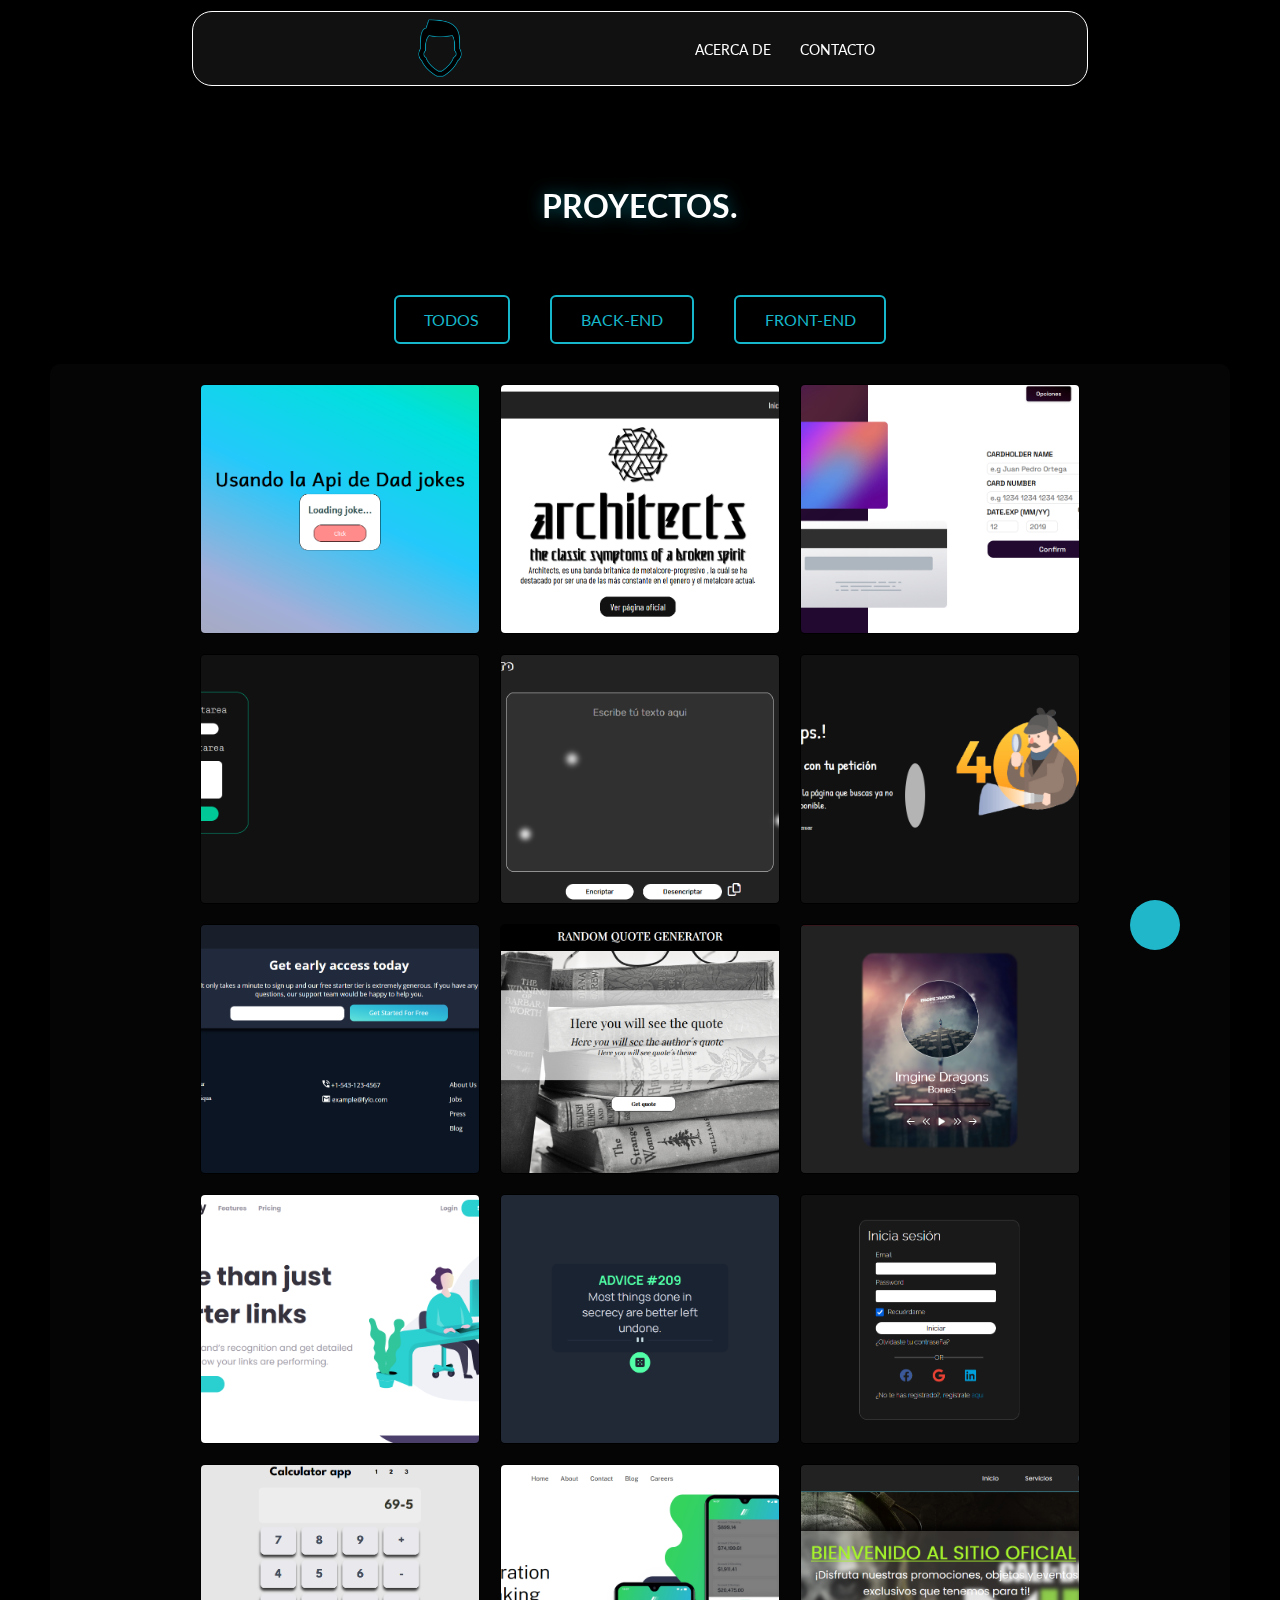
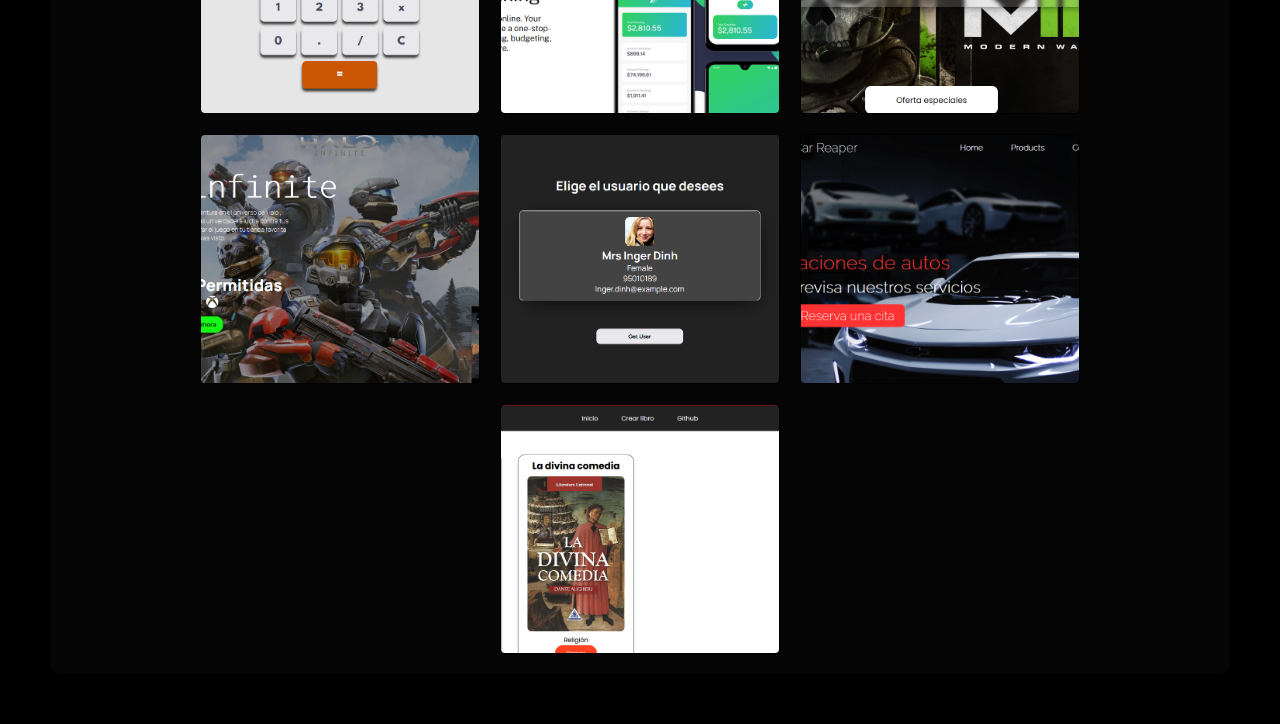
==== project.html @ 89d6c482 "new" ====
<!DOCTYPE html>
<html lang="en">
<head>
    <meta charset="UTF-8">
    <meta http-equiv="X-UA-Compatible" content="IE=edge">
    <meta name="viewport" content="width=device-width, initial-scale=1.0">
    <link rel="shortcut icon" href="./Assets/images/juma.png" type="image/x-icon">
    <link rel="preconnect" href="https://fonts.googleapis.com">
    <link rel="preconnect" href="https://fonts.gstatic.com" crossorigin>
    <link href="https://fonts.googleapis.com/css2?family=Lato:wght@300;400;900&display=swap" rel="stylesheet">
    <link rel="stylesheet" href="/Assets/css/main.css">
    <link rel="stylesheet" href="https://cdnjs.cloudflare.com/ajax/libs/font-awesome/6.3.0/css/all.min.css" integrity="sha512-SzlrxWUlpfuzQ+pcUCosxcglQRNAq/DZjVsC0lE40xsADsfeQoEypE+enwcOiGjk/bSuGGKHEyjSoQ1zVisanQ==" crossorigin="anonymous" referrerpolicy="no-referrer" />
    <link rel="stylesheet" href="/Assets/css/scrollbar.css">
    <link rel="stylesheet" href="https://cdnjs.cloudflare.com/ajax/libs/font-awesome/6.3.0/css/all.min.css" integrity="sha512-SzlrxWUlpfuzQ+pcUCosxcglQRNAq/DZjVsC0lE40xsADsfeQoEypE+enwcOiGjk/bSuGGKHEyjSoQ1zVisanQ==" crossorigin="anonymous" referrerpolicy="no-referrer" />
    <link rel="stylesheet" href="/Assets/css/filter-items.css?">
    <link rel="stylesheet" href="/Assets/css/preloader.css">
    <link rel="stylesheet" href="/Assets/css/responsive/smartphones.css">
    <link rel="stylesheet" href="/Assets/css/filter-items.css">
    <title>Juma || Portafolio</title>


</head>
<body>

    <div id="preloader">

        <div class="custom-loader">
            <div class="orbe" style="--index: 0"></div>
            <div class="orbe" style="--index: 1"></div>
            <div class="orbe" style="--index: 2"></div>
            <div class="orbe" style="--index: 3"></div>
            <div class="orbe" style="--index: 4"></div>
        </div>

    </div>  

    <div class="chevron-up-container" id="chevron-up">
        <div class="chevron-button">
            <i class="fa-solid fa-chevron-up" style="color:white ;"></i>
        </div>
    </div>

    <span id="Inicio"></span>
    <header>
   

        <nav id="navbar" class="navbar" >



            <a href="./index.html#Inicio" > <img class="logo__navbar" src="./Assets/images/juma.png" alt="" > </a>

            

            <ul class="list__navbar" id="list__navbar">
                <li>
                    <a href="/index.html" > <i style="margin-right: 9px;" class="fa-solid fa-person "> </i> Acerca de</a>
                </li>
<!-- 
                <li >
                    <a href="#SkillsPro" >Habilidades</a>
                </li> -->


                <li >
                    <a href="./index.html#Contacto">  <i style="margin-right: 9px;" class="fa-solid fa-phone-volume"></i> Contacto</a>
                </li>
            </ul>


            <div class="container_ham">

                <i id="btn_responsive" class="fa-solid fa-bars fa-2xl "></i>

            </div>

        </nav>


    </header>




    <span id="SkillsPro"></span>


    <section class="container-projects" id="Proyectos">

        <h1 class="title-projects" >Proyectos.</h1>


        <div class="container-category">

            <label class="list-category"   data-filter="TODOS">Todos</label>
            <label class="list-category"   data-filter="BACK">Back-End</label>
            <label class="list-category"   data-filter="FRONT">Front-End</label>
        </div>
    

 
        <div class="container-projects-main" >


            <div class="item-project" data-category="FRONT" >
                
                <img src="./Assets/images/projects/Api-dad-Jokes.PNG" alt="">

                <div class="container-item-body">

                    <div class="item-body">

                        <h1>Usando Api de Dad Jokes</h1>
    
                        <p>
                            Página que web permite la generación de chistes aleatoriamente.
                        </p>

                        <h2>Tecnologías</h2>
        
                        <div class="etiquetas-tect">
        
                            <span>Html</span>
                            <span>Css</span>
                            <span>Js</span>
                            <span>Api</span>
        
                            <a href="https://github.com/Yormenxx/DAD-JOKES-API" target="_blank" >Github</a>
                            <a href="" target="" class="demo" style="pointer-events: none; ">Demo</a>
                        </div>
    
    
                    </div>
                </div>




                
            </div>


            <div class="item-project FRONT" data-category="FRONT" >
                
                <img src="./Assets/images/projects/Architect-landing.PNG" alt="">

                <div class="container-item-body">

                    <div class="item-body">

                        <h1>Architects fan landing</h1>

                        <p>Página web inspirada en la banda Inglesa de metalcore ,Architects.</p>

                        <h2>Tecnologías</h2>
        
                        <div class="etiquetas-tect">
        
                            <span>Html</span>
                            <span>Css</span>
        
                            <a href="https://github.com/Yormenxx/ARCHITECTS--FAN-PAGE" target="_blank">Github</a>
                            <a href="https://yormenxx.github.io/ARCHITECTS--FAN-PAGE/" target="_blank" class="demo">Demo</a>
        
                        </div>
                        

                    </div>
                </div>


            </div>



            <div class="item-project FRONT" data-category="FRONT" >
                
                <img src="./Assets/images/projects/card-interactiva.PNG" alt="">

                <div class="container-item-body">

                    <div class="item-body">

                        <h1>Cards interactivas</h1>

                        <p>Card que permite guardar de manera dinamica los datos de una tarjeta de credito.</p>

                        <h2>Tecnologías</h2>
        
                        <div class="etiquetas-tect">
        
                            <span>Html</span>
                            <span>Css</span>
                            <span>Js</span>
                            <a href="https://github.com/Yormenxx/INTERACTIVE-CARDS" target="_blank">Github</a>
                            <a href="https://yormenxx.github.io/INTERACTIVE-CARDS/" target="_blank" class="demo">Demo</a>
                        </div>


                        

                    </div>
                </div>


                
            </div>




            <div class="item-project BACK" data-category="BACK" >
                
                <img src="./Assets/images/projects/Crud-firebase.PNG" alt="">

                <div class="container-item-body">
                    
                    <div class="item-body">

                        <h1>Crud con Firebase</h1>

                        <p>Aplicación que permite realizar las operaciones básicas con BBDD</p>

                        <h2>Tecnologías</h2>
        
                        <div class="etiquetas-tect">
        
                            <span>Html</span>
                            <span>Css</span>
                            <span>Js</span>
                            <span>Firebase</span>
                            <a href="https://github.com/Yormenxx/CRUD-FIREBASE" target="_blank">Github</a>
                            <a href="" target="_blank" class="demo" style="pointer-events: none;">Demo</a>
                        </div>
                        


                       

                    </div>
                </div>


            </div>




            <div class="item-project FRONT" data-category="FRONT" >
                
                <img src="./Assets/images/projects/Encriptador.PNG" alt="">


                <div class="container-item-body">
                    
                    <div class="item-body">

                        <h1>Encriptador y desencriptador</h1>

                        <p>Proyecto que permite desencriptar y encriptar texto.</p>


                        <h2>Tecnologías</h2>
        
                        <div class="etiquetas-tect">
        
                            <span>Html</span>
                            <span>Css</span>
                            <span>Js</span>
                            <a href="https://github.com/Yormenxx/ENCRIPTADOR-TEXTO" target="_blank">Github</a>
                            <a href="https://yormenxx.github.io/ENCRIPTADOR-TEXTO/" target="_blank" class="demo">Demo</a>
                        </div>




                    </div>
                </div>


                
            </div>


            <div class="item-project FRONT" data-category="FRONT" >
                
                <img src="./Assets/images/projects/error-404.PNG" alt="">

                <div class="container-item-body">

                    
                    
                    <div class="item-body">

                        <h1>Pagina de error 404</h1>

                        <p>Creación básico de una página de error 404.</p>

                        <h2>Tecnologías</h2>
        
                        <div class="etiquetas-tect">
        
                            <span>Html</span>
                            <span>Css</span>
        
                            <a href="">Github</a>
                            <a href="" target="_blank" class="demo">Demo</a>
                            
                        </div>


                   

                    </div>
                </div>


                
            </div>

            <div class="item-project FRONT" data-category="FRONT" >
                
                <img src="./Assets/images/projects/Fylo-landing.PNG" alt="">

                <div class="container-item-body">
                    
                    <div class="item-body">

                        <h1>Landing page Fylo</h1>

                        <p>Creación de una Lnading page basada en una empresa Fylo</p>

                        <h2>Tecnologías</h2>
        
                        <div class="etiquetas-tect">
        
                            <span>Html</span>
                            <span>Css</span>
                            <span>Js</span>
                            <a href="https://github.com/Yormenxx/FLYO-LANDING-PAGE" target="_blank">Github</a>
                            <a href="" target="_blank" class="demo">Demo</a>
                        </div>
                        


                      

                    </div>
                </div>


            </div>

            <div class="item-project FRONT" data-category="FRONT" >
                
                <img src="./Assets/images/projects/random-quote.PNG" alt="">

                <div class="container-item-body">
                    
                    <div class="item-body">

                        <h1>Api random quote generator</h1>

                        <p>Sitio que genera aleatoriamente un cita de cualquier poema aleatoriamente.</p>

                        <h2>Tecnologías</h2>
        
                        <div class="etiquetas-tect">
        
                            <span>Html</span>
                            <span>Css</span>
                            <span>Js</span>
        
                            <a href="https://github.com/Yormenxx/RANDOM-QUOTE-GENERATOR-API" target="_blank">Github</a>
                            <a href="https://yormenxx.github.io/RANDOM-QUOTE-GENERATOR-API/" target="_blank" class="demo">Demo</a>
                        </div>


                  

                    </div>
                </div>


                
            </div>

            <div class="item-project FRONT" data-category="FRONT" >
                
                <img src="./Assets/images/projects/reproductor-nofuncional.PNG" alt="">


                <div class="container-item-body">
                    
                    <div class="item-body">

                        <h1>Reproductor no funcional</h1>

                        <p>Diseño básico de un reproductor no funcional de música.</p>

                        <h2>Tecnologías</h2>
        
                        <div class="etiquetas-tect">
        
                            <span>Html</span>
                            <span>Css</span>
        
                            <a href="https://github.com/Yormenxx/BASIC-REPRODUCTO-DE-M-SICA" target="_blank">Github</a>
                            <a href="" target="_blank" class="demo">Demo</a>
                          
                        </div>


                       

                    </div>
                </div>


                
            </div>

            <div class="item-project FRONT" data-category="FRONT">
                
                <img src="./Assets/images/projects/Url-api-landing.PNG" alt="">


                <div class="container-item-body">
                    
                    <div class="item-body">

                        <h1>Api shortener mas landing page</h1>

                        <p>Landing page inspirada en shortener y uso de su misma Api</p>

                        <h2>Tecnologías</h2>
        
                        <div class="etiquetas-tect">
        
                            <span>Html</span>
                            <span>Css</span>
                            <span>Js</span>
                            <span>Api</span>
        
                            <a href="https://github.com/Yormenxx/SHORTLY-PAGE-API" target="_blank">Github</a>
                            <a href="https://yormenxx.github.io/SHORTLY-PAGE-API/" target="_blank" class="demo">Demo</a>
                        </div>


                     

                    </div>
                </div>


                
            </div>


            <div class="item-project FRONT" data-category="FRONT">
                
                <img src="./Assets/images/projects/advice-api.PNG" alt="">

                <div class="container-item-body">
                    
                    <div class="item-body">

                        
                        <h1>Advice api</h1>

                        <p>Página que genera aleatoriamente un consejo.</p>

                        <h2>Tecnologías</h2>

                        <div class="etiquetas-tect">

                            <span>Html</span>
                            <span>Css</span>
                                <span>Js</span>
                            <span>Api</span>

                            <a href="https://github.com/Yormenxx/ADVICE-GENERATOR-API" target="_blank">Github</a>
                            <a href="" target="_blank" class="demo">Demo</a>
                         </div>


               

                    </div>
                </div>

                
            </div>


            <div class="item-project FRONT" data-category="FRONT">
                
                <img src="./Assets/images/projects/basic-login.PNG" alt="">

                <div class="container-item-body">
                    
                    <div class="item-body">

                        <h1>Basic login</h1>

                        <p>Diseño básico de un login de usuario.</p>

                        
                        <h2>Tecnologías</h2>
        
                        <div class="etiquetas-tect">
        
                            <span>Html</span>
        
                            <span>Css</span>
        
                            <a href="https://github.com/Yormenxx/BASIC-LOGIN" target="_blank">Github</a>
                            <a href="" target="_blank" class="demo">Demo</a>
                           
                        </div>



                    </div>
                </div>


                
            </div>

            

            <div class="item-project FRONT" data-category="FRONT">
                
                <img src="./Assets/images/projects/calculadora.PNG" alt="">

                <div class="container-item-body">
                    
                    <div class="item-body">

                        <h1>Calculadora</h1>

                        <p>Creación de una calculadora básica que permite cambiar de color.</p>

                        <h2>Tecnologías</h2>
        
                        <div class="etiquetas-tect">
        
                            <span>Html</span>
                            <span>Css</span>
                            <span>Js</span>
        
                            <a href="https://github.com/Yormenxx/CALCULATOR-JS" target="_blank">Github</a>
                            <a href="" target="_blank" class="demo">Demo</a>
                        </div>
                        


             

                    </div>
                </div>


            </div>


            

            <div class="item-project FRONT" data-category="FRONT">
                
                <img src="./Assets/images/projects/easybank-landing.PNG" alt="">

                <div class="container-item-body">
                    
                    <div class="item-body">

                        <h1>Easy bank landing</h1>

                        <p>Landing page teniendo como referencia Easy bank.</p>

                        <h2>Tecnologías</h2>
        
                        <div class="etiquetas-tect">
        
                            <span>Html</span>
                            <span>Css</span>
                            <span>Js</span>
        
                            <a href="https://github.com/Yormenxx/EASYBANK-LANDING-PAGE" target="_blank">Github</a>
                            <a href="" target="_blank" class="demo">Demo</a>
                        </div>


                      

                    </div>
                </div>


                
            </div>

            

            <div class="item-project FRONT" data-category="FRONT">
                
                <img src="./Assets/images/projects/ecommerce-nofunctional.PNG" alt="">


                <div class="container-item-body">
                    
                    <div class="item-body">

                        <h1>Ecommerce no functional</h1>

                        <p>Creación de una ecommerce no funcional de videojuegos.</p>

                        <h2>Tecnologías</h2>
        
                        <div class="etiquetas-tect">
        
                            <span>Html</span>
                            <span>Css</span>
                            <span>Js</span>
        
                            <a href="https://github.com/Yormenxx/NO-FUNCTIONAL-ECOMMERCE" target="_blank">Github</a>
                            <a href="" target="_blank" class="demo">Demo</a>
                        </div>


                       

                    </div>
                </div>


                
            </div>

            

            <div class="item-project FRONT" data-category="FRONT">
                
                <img src="./Assets/images/projects/fan-halo-web.PNG" alt="">

                <div class="container-item-body">
                    
                    <div class="item-body">

                        <h1>Halo landing page</h1>

                        <p>Creación de un landing page, inspirado en el videojuego de Halo.</p>

                        <h2>Tecnologías</h2>
        
                        <div class="etiquetas-tect">
        
                            <span>Html</span>
                            <span>Css</span>
                            <span>Js</span>
        
                            <a href="https://github.com/Yormenxx/FAN-HALO-WEB" target="_blank">Github</a>
                            <a href="https://yormenxx.github.io/FAN-HALO-WEB/" target="_blank" class="demo">Demo</a>
                        </div>


                       

                    </div>
                </div>


                
            </div>

            

            <div class="item-project FRONT" data-category="FRONT">
                
                <img src="./Assets/images/projects/random-api.PNG" alt="">

                <div class="container-item-body">
                    
                    <div class="item-body">

                        <h1>Random user api</h1>

                        <p>Página que perimite la creación de manera aleatoria de usuario de internet</p>

                        
                        <h2>Tecnologías</h2>
        
                        <div class="etiquetas-tect">
        
                            <span>Html</span>
                            <span>Css</span>
                            <span>Js</span>
                            <span>Api</span>
        
                            <a href="https://github.com/Yormenxx/RANDOM-USER-API" target="_blank">Github</a>
                            <a href="" target="_blank" class="demo">Demo</a>
                        </div>



                    </div>
                </div>


                
            </div>

            

            <div class="item-project FRONT" data-category="FRONT">
                
                <img src="./Assets/images/projects/slider-autos.PNG" alt="">

                <div class="container-item-body">
                    
                    <div class="item-body">

                        <h1>Slider cars</h1>

                        <p>Practicando el Slide manual de un sitio.</p>

                        
                        <h2>Tecnologías</h2>
        
                        <div class="etiquetas-tect">
        
                            <span>Html</span>
                            <span>Css</span>
                            <span>Js</span>
        
                            <a href="https://github.com/Yormenxx/CAR-SLIDER" target="_blank">Github</a>
                            <a href="" target="_blank" class="demo">Demo</a>
                        </div>



                    </div>
                </div>


                
            </div>

            <div class="item-project BACK" data-category="BACK">
                
                <img src="./Assets/images/projects/Books-ne.png" alt="">

                <div class="container-item-body">
                    
                    <div class="item-body">

                        <h1>Almacen de libros</h1>

                        <p>Web que permite almacenar datos y mostrarlos.</p>

                        
                        <h2>Tecnologías</h2>
        
                        <div class="etiquetas-tect">
        
                            <span>Node js</span>
                            <span>Express js</span>
                            <span>Ejs</span>
                            <span>Css</span>
        
                            <a href="https://github.com/Yormenxx/ALMACEN-DE-LIBROS" target="_blank">Github</a>
                            <a href="" target="_blank" class="demo">Demo</a>
                        </div>



                    </div>
                </div>


                
            </div>

        </div>


    </section>


    <script src="./Js/index.js"></script>
    <script src="./Js/projects.js"></script>
</body>
</html>
---- Assets/css/main.css ----
:root{
    --mainColor: #17B7CB;
    --blackColor:#111111;
    --whiteColor:#fff;
    --bgrayColor:#27292c;
    --background: linear-gradient(to left, #f7ba2b 0%, #ea5358 100%);
    --violet: rgb(161, 132, 240);
    --pink: #d60087;
    --turquoise: #2fdabd;
    
}
html{
    scroll-behavior: smooth ;
}

*{
    margin: 0;
    padding: 0;
    box-sizing: border-box;
    font-family: 'Lato', sans-serif;;
}
body{
    background-color: #000;
    
}
/* progress bar */

.progress-bar{
    position: fixed;
    width: 100%;
    height: 5px;
    z-index: 12;
}

.progress{
    width: 0%;
    height: 100%;
    background-image: linear-gradient(45deg, #17B7CB, rgb(255, 255, 255));
}



/* chevron up  */

.chevron-up-container{
    position: fixed;
    display: flex;
    justify-content: center;
    align-items: center;
    border-radius:100% ;
    width:50px;
    height: 50px;
    background-color: rgb(32, 183, 203);
    bottom: 50px;
    right: 100px;
    z-index: 98;
    transform: translateY(100px);
    transition: 0.5s ease ;
}

.chevron-up-container-on{
    transform: translateY(0px);
    cursor: pointer;
}
/* scroll down arrow */
#mouse-scroll {
    position: absolute;
    margin-bottom: 30px;
    left: 50%;
    bottom: 30px;
    -webkit-transform: translateX(-50%);
    z-index: 10;

}
#mouse-scroll .mouse {
    height: 21px;
    width: 14px;
    border-radius: 10px;
    -webkit-transform: none;
    -ms-transform: none;
    transform: none;
    border: 2px solid var(--mainColor);
    top: 170px;
}
#mouse-scroll .mouse-in {
    height: 5px;
    width: 2px;
    display: block;
    margin: 5px auto;
    background: #ffffff;
    position: relative;
    -webkit-animation: animated-mouse 1.2s ease infinite;
}
#mouse-scroll .down-arrow-1, 
#mouse-scroll .down-arrow-2, 
#mouse-scroll .down-arrow-3 {
     -webkit-animation: mouse-scroll 1s infinite;
    -moz-animation: mouse-scroll 1s infinite:;
}
#mouse-scroll .down-arrow-1 {
    margin-top: 6px;
}
#mouse-scroll .down-arrow-2 {
    -webkit-animation-delay: .2s;
    -moz-animation-delay: .2s;
    -webkit-animation-direction: alternate;
}
#mouse-scroll .down-arrow-3 {
    -webkit-animation-delay: .3s;
    -moz-animation-dekay: .3s;
    -webkit-animation-direction: alternate;
}
#mouse-scroll span {
    display: block;
    width: 5px;
    height: 5px;
    -ms-transform: rotate(45deg);
    -webkit-transform: rotate(45deg);
    transform: rotate(45deg);
    transform: rotate(45deg);
    border-right: 2px solid #fff;
    border-bottom: 2px solid #fff;
    margin: 0 0 3px 5px;
}


@-webkit-keyframes animated-mouse {
    0% {
        opacity: 1;
        -webkit-transform: translateY(0);
        -ms-transform: translateY(0);
        transform: translateY(0);
    }
    100% {
         opacity: 0;
        -webkit-transform: translateY(6px);
        -ms-transform: translateY(6px);
        transform: translateY(6px);
    }
}

@-webkit-keyframes mouse-scroll {
    0% {
        opacity: 1;
    }
    50% {
        opacity: .5;
    }
    100% {
        opacity: 1;
    } 
}
@keyframes mouse-scroll {
    0% {
        opacity: 0;
    }
    50% {
        opacity: 0.5;
    }
    100% {
        opacity: 1;
    }
}



/* header and nav */

header{
    position: sticky;
    top: 0;
    width: 100%;
    padding-top: 11px;
    z-index: 11;
    scroll-behavior: smooth;
}


nav{
    
    width: 70%;
    height: auto;
    display: flex;
    justify-content: space-evenly;
    flex-wrap: wrap;
    align-items: center;
    margin: 0 auto;
    border-radius: 20px;
    transition: .8s;
    border:1px solid var(--whiteColor);
    background-color: var(--blackColor);
    -webkit-box-shadow: 14px 15px 14px -10px rgba(0,0,0,0.59);
    -moz-box-shadow: 14px 15px 14px -10px rgba(0,0,0,0.59);
    box-shadow: 14px 15px 14px -10px rgba(0,0,0,0.59);
    scroll-behavior: smooth;
}

.bgNavabarChange{
    transition: .8s;
    width: 80%;
    border:1px solid  #17B7CB;
}

.logo__navbar{
    width: 70px;
}


.list__navbar{
    display: flex;
    justify-content: space-around;
    align-items: center;
    column-gap: 20px;
    list-style: none;
}


.list__navbar a{
    position: relative;
    text-decoration: none;
    color: var(--whiteColor);
    font-weight: 400;
    text-transform: uppercase;
    font-size: .9rem;
}


.list__navbar  a:hover{
    color: var(--mainColor);
}



.list__navbar a::after{
    content: " ";
    position: absolute;
    background-color: var(--mainColor);
    height: 2px;
    width: 0;
    left: 0;
    bottom: -10px;
    transition: 0.4s;
    
}


.list__navbar a:hover::after{
    width: 100%;
    
}




.container_ham{
    display: none;
}
/* 
main section */


main{
    position: relative;
    width: 85%;
    border-radius: 20px;
    padding: 8px;
    margin: 50px auto  20px auto;
    border: thin solid #17B7CB;
    background: linear-gradient(100deg, var(--violet) 25%, var(--turquoise) 50%, var(--violet) 75%); 
    scroll-behavior: smooth;
    
}

.port-text{
    background-image: linear-gradient(45deg, #17B7CB, rgb(204, 0, 255));
    background-color: white;
    background-clip: text;
    -webkit-background-clip: text;
    -webkit-text-fill-color: transparent;
    -moz-text-fill-color: transparent;
}

.port-text2{
    background-image: linear-gradient(45deg, rgb(204, 0, 255), #17B7CB);
    background-color: white;
    background-clip: text;
    -webkit-background-clip: text;
    -webkit-text-fill-color: transparent;
    -moz-text-fill-color: transparent;
}
.container__main_items{
    display: flex;
    column-gap: 10px;
    flex-wrap: wrap;
    align-items: center;
    justify-content: space-evenly;
    border-radius: 20px;
    /* background-color: black; */
    background-image: linear-gradient(to right, #000000, #0d0b0e, #12131a, #0a1114, #144b52);
    border-radius: 1.5rem;
    padding: 20px;
    width: 100%;
}


.container__information{
    width: 530px;
    
}


.first-info-part{
    color: var(--whiteColor);
    font-size:1.2rem ;

}

#typed{
    color: var(--mainColor);
    font-size: 2.3rem;
    font-weight: 800;
    text-transform: uppercase;
    overflow: hidden;
    filter: drop-shadow(0px 0px 8px rgba(0,182,206,0.51));
}

.second-info-part{
    color: var(--whiteColor);
    font-size:1.2rem ;
  
}

.img-main{
    width: 400px;
    filter: drop-shadow(0px 0px 8px rgba(0,182,206,0.51));
    transform: scaleX(-1);
}

.container--items-social{
    display: flex;
    justify-content: center;
    column-gap: 10px;
    width: 200px;
}

.icon-information{
    width: 30px;
    
}
.a-information-item{
    padding: 5px;
    border-radius: 4px;
    background-color: var(--blackColor)
}

.a-information-item:hover{
    transform: translateY(-5px);
    transition: .2s;
    background-color: white;

}

/* skills main part*/

.container__skills{
    position: relative;
    padding: 20px;
    margin-top: 40px;
    margin-bottom: 50px;
}

.items-container{

    display: flex;
    row-gap: 25px;
    column-gap: 100px;
    flex-wrap: wrap;
    padding: 0 60px 0 60px;
}

.items-skills{
    width: 40px;
    color: rgba(255, 255, 255, 0.322);

   
}

.items-skills:hover{
    color: #17B7CB;
    filter: drop-shadow(0px 0px 8px rgba(0,182,206,0.51));
    transition: .3s;
    
}


/* about container */

.about--container{
    background-color: rgb(5, 5, 5);
    width: 100%;
    padding: 40px;
}
.container-about h1{
    font-size: 2rem;
    color: var(--whiteColor);
    margin: 30px 0px;
    filter: drop-shadow(0px 0px 8px rgba(0,182,206,0.51));
    text-align: left;
    text-transform: uppercase;
}
.container-about a{
    text-decoration: none;
    color: var(--mainColor);
}
.container-about a:hover{
    color: white;
    transition: .2s;
}

.container-text-about{
    display: flex;
    align-items: center;
    justify-content: center;
    column-gap: 40px;
    flex-wrap: wrap;
    margin-bottom: 70px;

}

#img-items-about{
    width: 150px;
    display: block;
    overflow: hidden;
}

.container-img-about{
    width: 300px;
    display: flex;
    row-gap: 10px;
    flex-direction: column;
    align-items: center;
    justify-content: center;
    padding: 5px 5px 20px 5px;
    border: 1px solid var(--mainColor);
    border-radius: 10px;
    text-align: center;
    color: white;
    -webkit-box-shadow: -1px 2px 11px 0px rgba(0,0,0,0.75);
-moz-box-shadow: -1px 2px 11px 0px rgba(0,0,0,0.75);
box-shadow: -1px 2px 11px 0px rgba(0,0,0,0.75);
}
.container-github-info{
    display: flex;
    column-gap: 10px;
    align-items: center;
    justify-content: center;
    text-align: center;
    background-color: var(--bgrayColor);
    border-radius: 10px;
    padding: 5px;
}
.container-github-info .items-git h1{
    font-size: 1rem;
}
.container-about p{
    width: 700px;
    font-size: 1.1rem;
    text-transform: none;
    text-align: left;
    margin-bottom: 20px;
    filter: none;
    color: white;
}
/* .container-text-about::-webkit-scrollbar-track {
    background-color: rgb(11, 11, 11);
  }
.container-text-about::-webkit-scrollbar-thumb{
    background-color: #000000;
    
} 
.container-text-about::-webkit-scrollbar{
    width: 0;
} */

/* 
vetical menu */



.container__social_vertical{
    position: fixed;
    z-index: 11;
    bottom: 10px;
    left: 40px;
    list-style: none;
}

.container__social_vertical ul{
    list-style: none;
    display: flex;
    flex-direction: column;
    
}

.social-vertical-item{
    width: 20px;
    color: rgba(255, 255, 255, 0.322);
    margin-top: 10px;
}

.social-vertical-item:hover{
    color: #17B7CB;
    filter: drop-shadow(0px 0px 8px rgba(0,182,206,0.51));
    transition: .3s;
    
}


/* Estudios */

.container-estudios{
    display: flex;
    justify-content: center;
    flex-wrap: wrap;
    
}

.item-estudio{
    text-align: center;
    width: 250px;
    display: flex;
    flex-direction: column;
    align-items: center;
    

}

.item-estudio  h3{
    font-size: 1.1rem;
    color: var(--whiteColor);
    filter: drop-shadow(0px 0px 8px rgba(0,182,206,0.51));
    text-transform: uppercase;
    text-align: center;
}
.item-estudio  h4{
    font-size: 1rem;
    color: var(--mainColor);
    text-align: left;
    text-transform: uppercase;
}
.item-estudio p{
    color: white;

}


/* Proyectos*/
.container-projects{
    /* background-color: rgb(12, 12, 12); */
    
    width: 100%;
    height: auto;
    padding: 50px 50px 0px 50px;
     margin-bottom:50px;     
}

.title-projects{
    margin: 0 0 30px 0;
    font-size: 2rem;
    color: var(--whiteColor);
    margin: 50px 0px;
    filter: drop-shadow(0px 0px 8px rgba(0,182,206,0.51));
    text-align: center;
    text-transform: uppercase;
}
.container-projects-main::-webkit-scrollbar-track {
    background-color: rgb(31, 31, 31);
  }

.container-projects-main::-webkit-scrollbar-thumb{
    background-color: rgb(31, 31, 31);
}
.container-projects-main::-webkit-scrollbar{
    width: 0;
}
.container-projects-main{
    padding: 20px;
    display: flex;
    flex-wrap: wrap;
    column-gap: 20px;
    row-gap: 20px;
    justify-content: center;
    scrollbar-width: thin;
    margin-bottom: 30px;
    scrollbar-color:   white rgb(31, 31, 31);
    background-color: rgb(5, 5, 5);
    border-radius: 10px;
    scrollbar-width: thin;
    scrollbar-color: rgb(5, 5, 5) rgb(5, 5, 5);
}



.item-project{
    position: relative;
    width: 280px;
    height: 250px;
    border-radius: 5px;
    overflow: hidden;
    border: 1px solid black;
    
}


.item-project img{
    width: 100%;
    height: 100%;
    object-fit: cover;
    overflow: hidden;
}

.container-item-body{
    position: absolute;
    bottom: -100%;
    width: 100%;
    height: 100%;
    overflow: hidden;
    backdrop-filter: blur(5px);
    transition: .3s linear;
    display: flex;
    align-items: center;
    padding: 15px;
    
}
.item-body{
    width: 100%;
    height: 80%;
    background-color: #000000e0;
    border-radius: 10px;
    display: flex;
    flex-direction: column;
    row-gap: 15px;
    justify-content: center;
    padding: 2px;
    text-align: center;
    -webkit-box-shadow: -1px 2px 16px 12px rgba(18,18,18,1);
    -moz-box-shadow: -1px 2px 16px 12px rgba(18,18,18,1);
    box-shadow: -1px 2px 16px 12px rgba(18,18,18,1);
}

.item-project:hover .container-item-body{
    bottom: 0;
}

.item-project h1{
    font-size: 17px;
    text-transform: uppercase;
    text-align: center;
    color: var(--mainColor);
    padding-bottom: 2px;
    border-bottom: 1px solid var(--mainColor);
}
.item-body h2{
    font-size: 15px;
    text-transform: uppercase;
    text-align: center;
    color: white;

}
.item-body p{
    width: 100%;
    font-weight: 500;
    color: white;
    font-size: 14px;
}



.etiquetas-tect span{
    padding: 5px;
    background-color: var(--bgrayColor);
    color: var(--whiteColor);
    font-size: 10px;
    border-radius: 2px;
}
.etiquetas-tect{
    display: flex;
    column-gap: 4px;
    align-items: center;
    justify-content: center;
    flex-wrap: wrap;
}
.etiquetas-tect .demo:hover{
    color: #0cd2ec;
}
.etiquetas-tect span{
    background: #000000d3;
    border-radius: 2px;
}
.etiquetas-tect span:hover{
    background-color: var(--mainColor);
}


.etiquetas-tect a{
    text-decoration: none;
    color: #666;
    font-size: 14px;
}

.etiquetas-tect a:hover{
    color: #ea5358;
}
#project-link{
    margin:0 auto;
    width: 300px;
    padding: 10px 30px;
    display: flex;
    column-gap: 20px;
    align-items: center;
    justify-content: center;
    color: var(--mainColor);
    background-color: #fff;
    border-radius: 20px;
    border: none;
    font-size: 1.2rem;
    text-decoration: none;
}
#project-link:hover{
    background-color: var(--mainColor);
    color: white;
    transition: .4s;
    cursor: pointer;
}

/* section de contacto  */


.container-contact{
    width: 100%;
    padding: 60px;
    background-color: rgb(5, 5, 5);
}


.container-contact h1{
    font-size: 2rem;
    color: var(--whiteColor);
    margin: 50px 0px;
    filter: drop-shadow(0px 0px 8px rgba(0,182,206,0.51));
    text-align: center;
    text-transform: uppercase;
}

.container-items-contact h2{
    font-size: 1.2rem;
    color: var(--whiteColor);
    margin-bottom: 20px;
    font-weight: 200;
    filter: drop-shadow(0px 0px 8px rgba(255, 255, 255, 0.301));
    text-align: center;
    text-transform: uppercase;
}

.container-items-contact p{
    font-size: 1.1rem;
    color: var(--whiteColor);
    margin-bottom: 20px;
    font-weight: 200;
    filter: none;
    text-align: center;
}

form{
    
    display: flex;
    flex-direction: column;
    justify-content: center;
    align-items: center;
    row-gap: 30px;
    padding: 30px;
}
.cnt-inputs{
    display: flex;
    column-gap: 50px;
}
.cnt-inputs input{
    width: 300px;
    padding: 10px;
    border-top: none;
    border-left: none;
    border-right: none;
    border-bottom: 1px solid var(--mainColor);
    outline: none;
    background-color: transparent;
    color: white;
    font-size: 1.2rem;
    
}

form textarea{
    width: 400px;
    resize: none;
    border-top: none;
    border-left: none;
    border-right: none;
    border-bottom: 1px solid var(--mainColor);
    background-color: transparent;
    outline: none;
    color: white;
    font-size: 1.2rem;
}

form button{
    width: 310px;
    padding: 10px 30px;
    display: flex;
    column-gap: 20px;
    align-items: center;
    justify-content: center;
    color: var(--whiteColor);
    background-color: var(--mainColor);
    border-radius: 20px;
    border: none;
    font-size: 1.2rem;
}

form button:hover{
    background-color: var(--whiteColor);
    color: var(--mainColor);
    transition: .4s;
    cursor: pointer;
}

footer{
    display: flex;
    flex-direction: column;
    row-gap: 20px;
    position: relative;
    bottom: 0;
    width: 100%;
    height: auto;
    padding: 50px 50px 20px 50px;
    text-align: center;
    color: white;
}

footer img{
    width: 60px;
    margin: 0 auto;
   
}

.container-final{
    color: white;
    text-align: center;
}



.container-items-last{
    width: 100%;
    display: flex;
    padding: 20px;
    justify-content: space-evenly;
    /* background-color: #12131a41; */

}
.container-items-links{
    display: flex;
    flex-direction: column;
    row-gap: 20px;
}
.container-items-links a{

    text-decoration: none;
    color: white;
    font-size: 1.2rem;
    transition: .3s;

}

.container-items-links a:hover{
    border-bottom: 1px solid var(--mainColor);
    
}

.container-idioma{
    display: flex;
    flex-direction: column;
    row-gap: 10px;
    color: white;
    font-size: 1.2rem;
    cursor: pointer;
    padding: 10px;
}


.container-idioma p:nth-of-type(1):hover{
    color: #ea5358;

}

.container-idioma p:nth-of-type(2):hover{
    color: #0cd2ec;

}
---- Assets/css/scrollbar.css ----
/* Works on Firefox */
* {
    
    scrollbar-width: thin;
    scrollbar-color: #17B7CB rgba(11, 11, 11, 0.824);
  }
  
  /* Works on Chrome, Edge, and Safari */
  *::-webkit-scrollbar {
    -webkit-appearance: none;
  }
  
  *::-webkit-scrollbar {
    width: 12px;
  }
  
  *::-webkit-scrollbar-track {
    background-color: rgba(11, 11, 11, 0.824);
  }
  
  *::-webkit-scrollbar-thumb {
    background-color: #17B7CB;
    border-radius: 20px;
    border: 1px solid #101010;
  }
---- Assets/css/filter-items.css ----
/* categories container */

/* .buttons-container input[type="radio"]{
    display: visible;
} */

.container-category{
    width: 100%;
    display:flex;
    justify-content: center;
    column-gap: 40px;
    padding: 20px;
}

.container-category label{
    padding: 0.8em 1.8em;
    border: 2px solid #17B7CB;
    border-radius: 6px;
    position: relative;
    overflow: hidden;
    background-color: transparent;
    text-align: center;
    text-transform: uppercase;
    font-size: 16px;
    transition: .3s;
    z-index: 1;
    font-family: inherit;
    color: #17B7CB;
    
}
 
.container-category label::before{
    content: '';
    width: 0;
    height: 300%;
    position: absolute;
    top: 50%;
    left: 50%;
    transform: translate(-50%, -50%) rotate(45deg);
    background: #17B7CB;
    transition: .5s ease;
    display: block;
    z-index: -1;
}

.container-category label:hover::before {
    width: 105%;
}
   
.container-category label:hover {
    color: #111;
    cursor: pointer;
}
   



@media screen and (max-width: 360px),screen and (max-width: 480px){
    .container-category{
        column-gap: 10px;
    }
    
    .container-category label{
        padding: 5px;

        
    }

    
}
---- Assets/css/preloader.css ----
#preloader{
    background: #000 no-repeat center center;
    display: flex;
    justify-content: center;
    align-items: center;
    width: 100%;
    height: 100%;
    position: fixed;
    z-index: 100;
}

.custom-loader {
    --size-loader: 50px;
    --size-orbe: 10px;
    width: var(--size-loader);
    height: var(--size-loader);
    position: relative;
    transform: rotate(45deg);
  }
  
  .orbe {
    position: absolute;
    width: 100%;
    height: 100%;
    --delay: calc(var(--index) * 0.1s);
    animation: orbit7456 ease-in-out 1.5s var(--delay) infinite;
    opacity: calc(1 - calc(0.2 * var(--index)));
  }
  
  .orbe::after {
    position: absolute;
    content: '';
    top: 0;
    left: 0;
    width: var(--size-orbe);
    height: var(--size-orbe);
    background-color: #17B7CB;
    box-shadow: 0px 0px 20px 2px #17B7CB;
    border-radius: 50%;
  }
  
  @keyframes orbit7456 {
    0% {
    }
  
    80% {
      transform: rotate(360deg);
    }
  
    100% {
      transform: rotate(360deg);
    }
  }
---- Assets/css/responsive/smartphones.css ----
@media screen and (max-width: 1160px){
    #mouse-scroll{
        display: none;
    }
    .first-info-part,.second-info-part{
        font-size:1.4rem ;
    }
    #typed{
        font-size: 1.8rem;
    }

    .container--items-social{
        display: flex;
        justify-content: center;
        column-gap: 20px;
        width: 100%;
    }

    .img-main{
        width: 300px;
        
    }
    .icon-information{
        width: 30px;
        
    }

    .container-elements-exter{
        display: none;
    }

        /* skills main part*/

        .container__skills{
            padding: 10px;
        }
    
        .items-container{
            justify-content: center;
            row-gap: 40px;
            column-gap: 90px;
            padding: 0;
        }
        .items-skills{
            width: 45px;
        }
    
        .container-text-about{
            display: block;
            width: 100%;
            padding-top: 10px;
        }


        
    /* about container */

    
    .about--container{
        padding: 10px;
    }
    .container-about h1{
        text-align: center;
    }
    
    .container-text-about{
        display: flex;
        align-items: center;
        justify-content: center;
        column-gap: 10px;
        flex-wrap: wrap;
        margin-bottom: 70px;
    
    }
    
    #img-items-about{
        width: 150px;
        display: block;
        overflow: hidden;
    }
    
    
    
    .container-about p{
        width: 100%;
    }
    
    
    /* Estudios */
    
    .container-estudios{
        display: flex;
        justify-content: center;
        flex-wrap: wrap;
        row-gap: 40px;
        
    }
    
    .item-estudio{
        text-align: center;
        width: 50%;
        display: flex;
        flex-direction: column;
        align-items: center;
        
    
    }
    
    .item-estudio  h3{
        color: var(--whiteColor);
        filter: drop-shadow(0px 0px 8px rgba(0,182,206,0.51));
        text-transform: uppercase;
        text-align: center;
    }
    .item-estudio  h4{
        color: var(--mainColor);
        text-align: left;
        text-transform: uppercase;
    }
    .item-estudio p{
        color: white;
    
    }
        

}

@media screen and (max-width: 980px){
  

    #mouse-scroll{
        display: none;
    }


    main{
        width: 95%;
        border-radius: 20px;
        padding: 4px;
        margin: 30px auto  10px auto;
        border-radius: 10px;
        
    }

    .container__main_items{
        display: flex;
        flex-direction: column;
    }

    .container__information{
        width: auto;
        text-align: center;
        
    }

    .first-info-part,.second-info-part{
        font-size:1.6rem ;
    }
    #typed{
        font-size: 2rem;
    }

    .container--items-social{
        display: flex;
        justify-content: center;
        column-gap: 20px;
        width: 100%;
    }

    .img-main{
        width: 300px;
        
    }
    .icon-information{
        width: 40px;
        
    }


    .items-container{
        display: flex;
        justify-content: center;
        row-gap: 25px;
        column-gap: 100px;
        flex-wrap: wrap;
        padding: 0 60px 0 60px;
    }

    .container-text-about{
        display: block;
        width: 100%;
        padding-top: 10px;
    }
    .container-elements-exter{
        display: none;
    }

    
    /* about container */

    
    .about--container{
        padding: 10px;
    }
    .container-about h1{
        text-align: center;
    }
    
    .container-text-about{
        display: flex;
        align-items: center;
        justify-content: center;
        column-gap: 10px;
        flex-wrap: wrap;
        margin-bottom: 70px;
    
    }
    
    #img-items-about{
        width: 150px;
        display: block;
        overflow: hidden;
    }
    
    
    
    .container-about p{
        width: 100%;
    }
    
    
    /* Estudios */
    
    .container-estudios{
        display: flex;
        justify-content: center;
        flex-wrap: wrap;
        row-gap: 40px;
        
    }
    
    .item-estudio{
        text-align: center;
        width: 50%;
        display: flex;
        flex-direction: column;
        align-items: center;
        
    
    }
    
    .item-estudio  h3{
        color: var(--whiteColor);
        filter: drop-shadow(0px 0px 8px rgba(0,182,206,0.51));
        text-transform: uppercase;
        text-align: center;
    }
    .item-estudio  h4{
        color: var(--mainColor);
        text-align: left;
        text-transform: uppercase;
    }
    .item-estudio p{
        color: white;
    
    }
        



}

@media screen and (max-width: 768px){

    
    nav{
        width: 99%;
        border-radius: 10px;

    }
    
    .list__navbar{
        width: 100%;
        height: 200px;
        position: absolute;
        top: 80px;
        display: none;
        flex-direction: column;
        list-style: none;
        border-radius: 10px;
        background-color: var(--blackColor);
        transition: 2s;
        cursor: pointer;
    }
    
    .list__navbar  a:hover{
        cursor: pointer;
    }
    

    .logo__navbar{
        width: 50px;
    }
    
    .container_ham{
        display: block;
        color: white;
        cursor: pointer;
    }

    .toggle-activate{
        cursor: pointer;
        display: flex;
        right: 0;
       
    }



    #mouse-scroll{
        display: none;
    }


    main{
        width: 95%;
        border-radius: 20px;
        padding: 4px;
        margin: 30px auto  10px auto;
        border-radius: 10px;
        
    }

    .container__main_items{
        display: flex;
        flex-direction: column;
    }

    .container__information{
        width: auto;
        text-align: center;
        
    }

    .first-info-part,.second-info-part{
        font-size:1.5rem ;
    }
    #typed{
        font-size: 1.9rem;
    }

    .container--items-social{
        display: flex;
        justify-content: center;
        column-gap: 20px;
        width: 100%;
    }

    .img-main{
        width: 200px;
        
    }



    /* skills main part*/

    .container__skills{
        padding: 10px;
    }

    .items-container{
        justify-content: center;
        row-gap: 30px;
        column-gap: 40px;
        padding: 0;
    }
    .items-skills{
        width: 45px;
    }

    .container-text-about{
        display: block;
        width: 100%;
        padding-top: 10px;
    }


.container-elements-exter{
    display: none;
}


    /* about container */

    
    .about--container{
        padding: 10px;
    }
    .container-about h1{
        text-align: center;
    }
    
    .container-text-about{
        display: flex;
        align-items: center;
        justify-content: center;
        column-gap: 10px;
        flex-wrap: wrap;
        margin-bottom: 70px;
    
    }
    
    #img-items-about{
        width: 100px;
        display: block;
        overflow: hidden;
    }
    
    
    
    .container-about p{
        width: 100%;
    }
    
    
    /* Estudios */
    
    .container-estudios{
        display: flex;
        justify-content: center;
        flex-wrap: wrap;
        row-gap: 40px;
        
    }
    
    .item-estudio{
        text-align: center;
        width: 80%;
        display: flex;
        flex-direction: column;
        align-items: center;
        
    
    }
    
    .item-estudio  h3{
        color: var(--whiteColor);
        filter: drop-shadow(0px 0px 8px rgba(0,182,206,0.51));
        text-transform: uppercase;
        text-align: center;
    }
    .item-estudio  h4{
        color: var(--mainColor);
        text-align: left;
        text-transform: uppercase;
    }
    .item-estudio p{
        color: white;
    
    }
        

    
    
    
    


}

@media screen and (max-width: 480px){



    .habilidades-container h1,
    .container-text-about h1,
    .title-contact,
    .container-contact h1{
        font-size: 1.5rem;
    }


    nav{
        width: 99%;
        border-radius: 10px;

    }
    
    .list__navbar{
        width: 100%;
        height: 200px;
        position: absolute;
        top: 80px;
        display: none;
        flex-direction: column;
        list-style: none;
        border-radius: 10px;
        background-color: var(--blackColor);
        transition: 2s;
        cursor: pointer;
    }
    
    .list__navbar  a:hover{
        cursor: pointer;
    }
    

    .logo__navbar{
        width: 50px;
    }
    
    .container_ham{
        display: block;
        color: white;
        cursor: pointer;
    }

    .toggle-activate{
        cursor: pointer;
        display: flex;
        right: 0;
       
    }

    .chevron-up-container{
        position: fixed;
        display: flex;
        justify-content: center;
        align-items: center;
        border-radius:100% ;
        width:40px;
        height: 40px;
        background-color: rgb(32, 183, 203);
        bottom: 50px;
        right: 20px;
        z-index: 98;
        transform: translateY(100px);
        transition: 0.5s ease ;
    }

    #mouse-scroll{
        display: none;
    }


    /*MAIN */

    main{
        width: 95%;
        border-radius: 20px;
        padding: 4px;
        margin: 30px auto  10px auto;
        border-radius: 10px;
        
    }

    .container__main_items{
        display: flex;
        flex-direction: column;
    }

    .container__information{
        width: auto;
        text-align: center;
        
    }

    .first-info-part,.second-info-part{
        font-size:1.1rem ;
    }
    #typed{
        font-size: 1.5rem;
    }

    .container--items-social{
        display: flex;
        justify-content: center;
        column-gap: 20px;
        width: 100%;
    }

    .img-main{
        width: 200px;
        
    }


    /* skills main part*/

    .container__skills{
        padding: 10px;
    }

    .items-container{
        justify-content: center;
        row-gap: 25px;
        column-gap: 40px;
        padding: 0;
    }
    .items-skills{
        width: 35px;
    }


   
    /* about container */

    
.about--container{
    padding: 10px;
}
.container-about h1{
    font-size: 1.5rem;
    text-align: center;
}

.container-text-about{
    display: flex;
    align-items: center;
    justify-content: center;
    column-gap: 10px;
    flex-wrap: wrap;
    margin-bottom: 70px;

}

#img-items-about{
    width: 100px;
    display: block;
    overflow: hidden;
}



.container-about p{
    width: 100%;
    font-size: 1.1rem;
}


/* Estudios */

.container-estudios{
    display: flex;
    justify-content: center;
    flex-wrap: wrap;
    row-gap: 20px;
    
}

.item-estudio{
    text-align: center;
    width: 100%;
    display: flex;
    flex-direction: column;
    align-items: center;
    

}

.item-estudio  h3{
    font-size: 1.1rem;
    color: var(--whiteColor);
    filter: drop-shadow(0px 0px 8px rgba(0,182,206,0.51));
    text-transform: uppercase;
    text-align: center;
}
.item-estudio  h4{
    font-size: 1rem;
    color: var(--mainColor);
    text-align: left;
    text-transform: uppercase;
}
.item-estudio p{
    color: white;

}
    
/* section de contacto  */


.container-contact{
    width: 100%;
    padding: 5px;
    
}


.container-contact h1{
    font-size: 1.5rem;
    margin: 10px 0px;
}

.container-items-contact h2{
    font-size: 1rem;
   
}

.container-items-contact p{
    font-size: 1rem;
    color: var(--whiteColor);
    margin-bottom: 20px;
    font-weight: 200;
    filter: none;
    text-align: center;
}

form{
    
    display: flex;
    flex-direction: column;
    justify-content: center;
    align-items: center;
    row-gap: 10px;
    padding: 10px;
}
.cnt-inputs{
    display: flex;
    column-gap: 20px;
    margin-bottom: 20px;
    
}
.cnt-inputs input{
    width: 100%;
    padding: 5px;
    font-size: 1rem;
    
    
}

form textarea{
    width: 100%;
    font-size: 1rem;
}

form button{
    width: 300px;
    font-size: 1rem;
}

form button:hover{
    background-color: var(--whiteColor);
    color: var(--mainColor);
    transition: .4s;
    cursor: pointer;
}








}

@media screen and (max-width: 360px){

    .habilidades-container h1,
    .container-text-about h1,
    .title-contact,
    .container-contact h1{
        font-size: 1.5rem;
    }


    nav{
        width: 99%;
        border-radius: 10px;

    }
    
    .list__navbar{
        width: 100%;
        height: 200px;
        position: absolute;
        top: 80px;
        display: none;
        flex-direction: column;
        list-style: none;
        border-radius: 10px;
        background-color: var(--blackColor);
        transition: 2s;
        cursor: pointer;
    }
    
    .list__navbar  a:hover{
        cursor: pointer;
    }
    

    .logo__navbar{
        width: 50px;
    }
    
    .container_ham{
       
        display: block;
        color: white;
        cursor: pointer;
    }

    .toggle-activate{
        cursor: pointer;
        display: flex;
        
       
    }
    .chevron-up-container{
        position: fixed;
        display: flex;
        justify-content: center;
        align-items: center;
        border-radius:100% ;
        width:40px;
        height: 40px;
        background-color: rgb(32, 183, 203);
        bottom: 50px;
        right: 20px;
        z-index: 98;
        transform: translateY(100px);
        transition: 0.5s ease ;
    }

    #mouse-scroll{
        display: none;
    }

    main{
        width: 95%;
        border-radius: 20px;
        padding: 4px;
        margin: 30px auto  10px auto;
        border-radius: 10px;
        
    }

    .container__main_items{
        display: flex;
        flex-direction: column;
    }

    .container__information{
        width: auto;
        text-align: center;
        
    }

    .first-info-part,.second-info-part{
        font-size:1.1rem ;
    }
    #typed{
        font-size: 1.5rem;
    }

    .container--items-social{
        display: flex;
        justify-content: center;
        column-gap: 20px;
        width: 100%;
    }

    .img-main{
        width: 200px;
        
    }

    .icon-information{
        width: 25px;
        
    }




    /* about container */

    
.about--container{
    padding: 10px;
}
.container-about h1{
    font-size: 1.5rem;
    text-align: center;
}

.container-text-about{
    display: flex;
    align-items: center;
    justify-content: center;
    column-gap: 10px;
    flex-wrap: wrap;
    margin-bottom: 70px;

}

#img-items-about{
    width: 100px;
    display: block;
    overflow: hidden;
}



.container-about p{
    width: 100%;
    font-size: 1.1rem;
}


/* Estudios */

.container-estudios{
    display: flex;
    justify-content: center;
    flex-wrap: wrap;
    row-gap: 20px;
    
}

.item-estudio{
    text-align: center;
    width: 100%;
    display: flex;
    flex-direction: column;
    align-items: center;
    

}

.item-estudio  h3{
    font-size: 1.1rem;
    color: var(--whiteColor);
    filter: drop-shadow(0px 0px 8px rgba(0,182,206,0.51));
    text-transform: uppercase;
    text-align: center;
}
.item-estudio  h4{
    font-size: 1rem;
    color: var(--mainColor);
    text-align: left;
    text-transform: uppercase;
}
.item-estudio p{
    color: white;

}
    
/* section de contacto  */


.container-contact{
    width: 100%;
    padding: 5px;
    
}


.container-contact h1{
    font-size: 1.5rem;
    margin: 10px 0px;
}

.container-items-contact h2{
    font-size: 1rem;
   
}

.container-items-contact p{
    font-size: 1rem;
    color: var(--whiteColor);
    margin-bottom: 20px;
    font-weight: 200;
    filter: none;
    text-align: center;
}

form{
    
    display: flex;
    flex-direction: column;
    justify-content: center;
    align-items: center;
    row-gap: 10px;
    padding: 10px;
}
.cnt-inputs{
    display: flex;
    column-gap: 20px;
    margin-bottom: 20px;
    
}
.cnt-inputs input{
    width: 100%;
    padding: 5px;
    font-size: 1rem;
    
    
}

form textarea{
    width: 100%;
    font-size: 1rem;
}

form button{
    width: 300px;
    font-size: 1rem;
}

form button:hover{
    background-color: var(--whiteColor);
    color: var(--mainColor);
    transition: .4s;
    cursor: pointer;
}



}
---- Assets/css/filter-items.css ----
/* categories container */

/* .buttons-container input[type="radio"]{
    display: visible;
} */

.container-category{
    width: 100%;
    display:flex;
    justify-content: center;
    column-gap: 40px;
    padding: 20px;
}

.container-category label{
    padding: 0.8em 1.8em;
    border: 2px solid #17B7CB;
    border-radius: 6px;
    position: relative;
    overflow: hidden;
    background-color: transparent;
    text-align: center;
    text-transform: uppercase;
    font-size: 16px;
    transition: .3s;
    z-index: 1;
    font-family: inherit;
    color: #17B7CB;
    
}
 
.container-category label::before{
    content: '';
    width: 0;
    height: 300%;
    position: absolute;
    top: 50%;
    left: 50%;
    transform: translate(-50%, -50%) rotate(45deg);
    background: #17B7CB;
    transition: .5s ease;
    display: block;
    z-index: -1;
}

.container-category label:hover::before {
    width: 105%;
}
   
.container-category label:hover {
    color: #111;
    cursor: pointer;
}
   



@media screen and (max-width: 360px),screen and (max-width: 480px){
    .container-category{
        column-gap: 10px;
    }
    
    .container-category label{
        padding: 5px;

        
    }

    
}
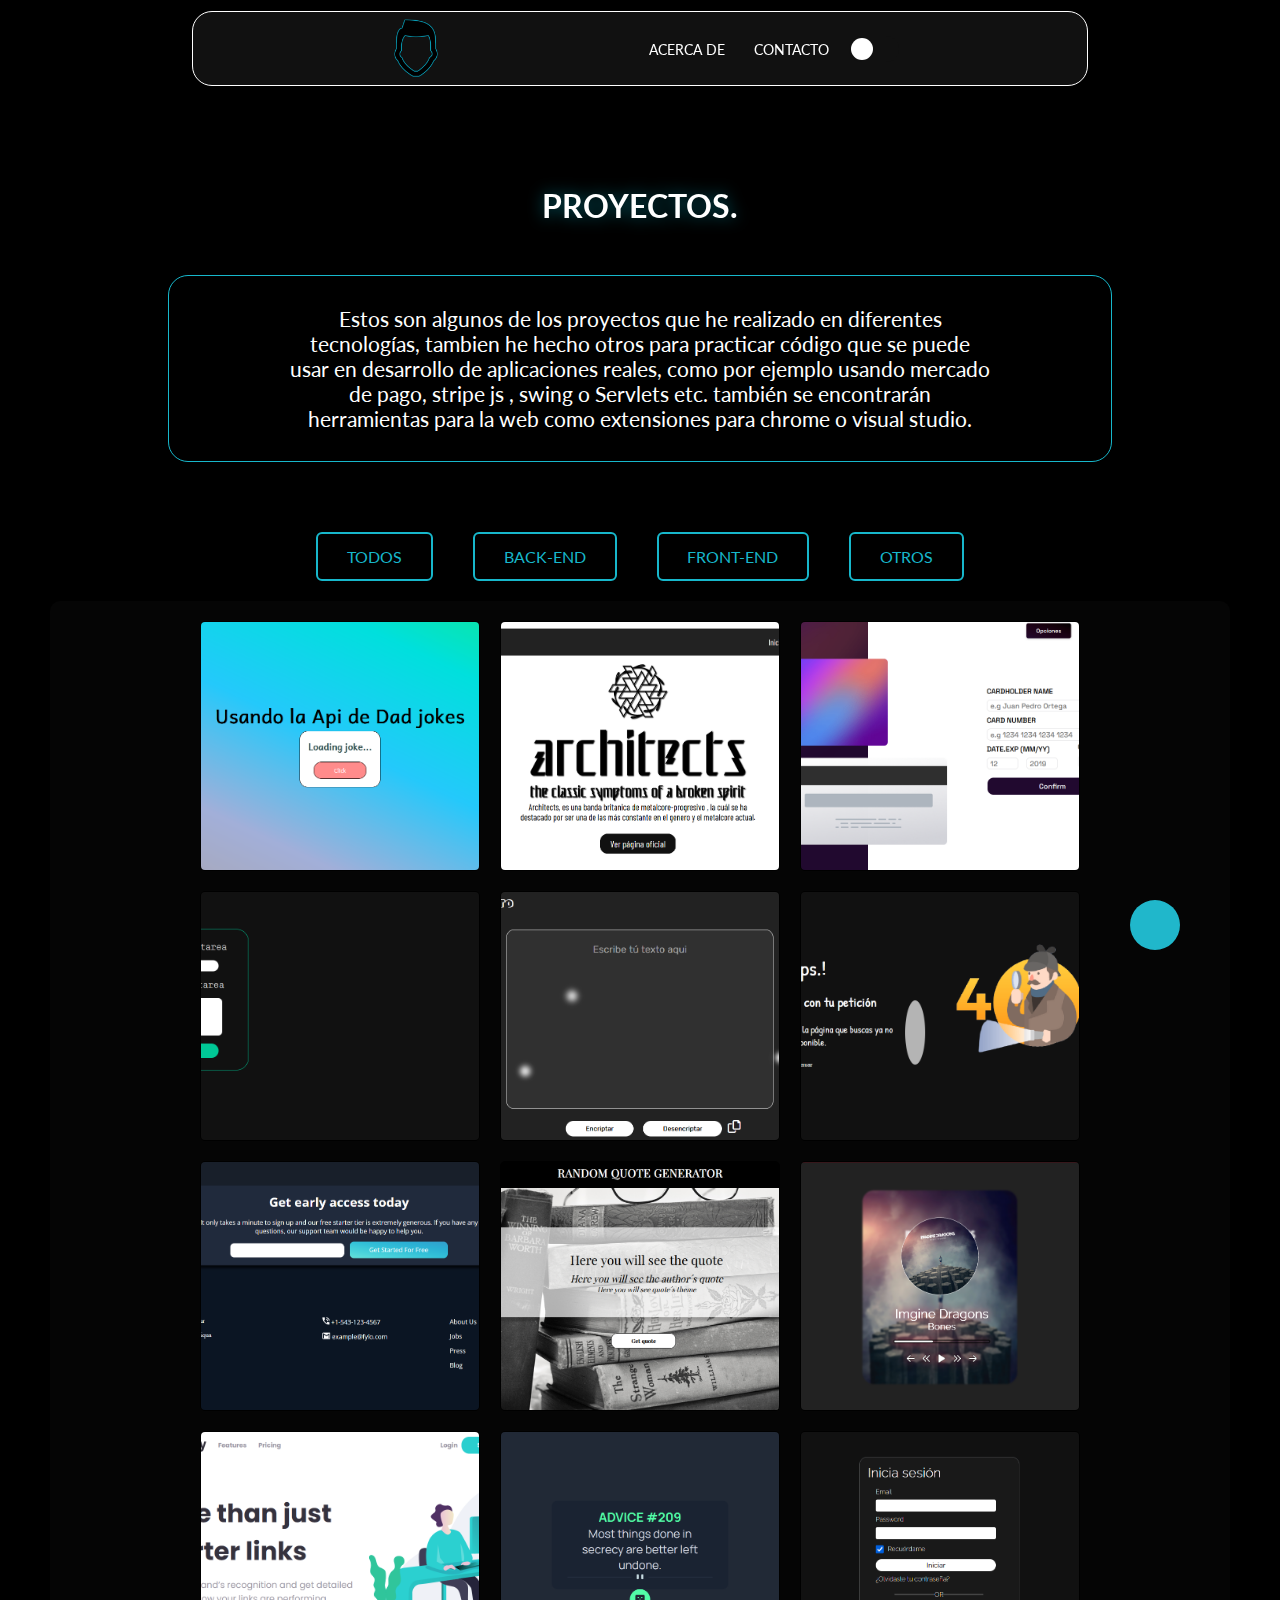
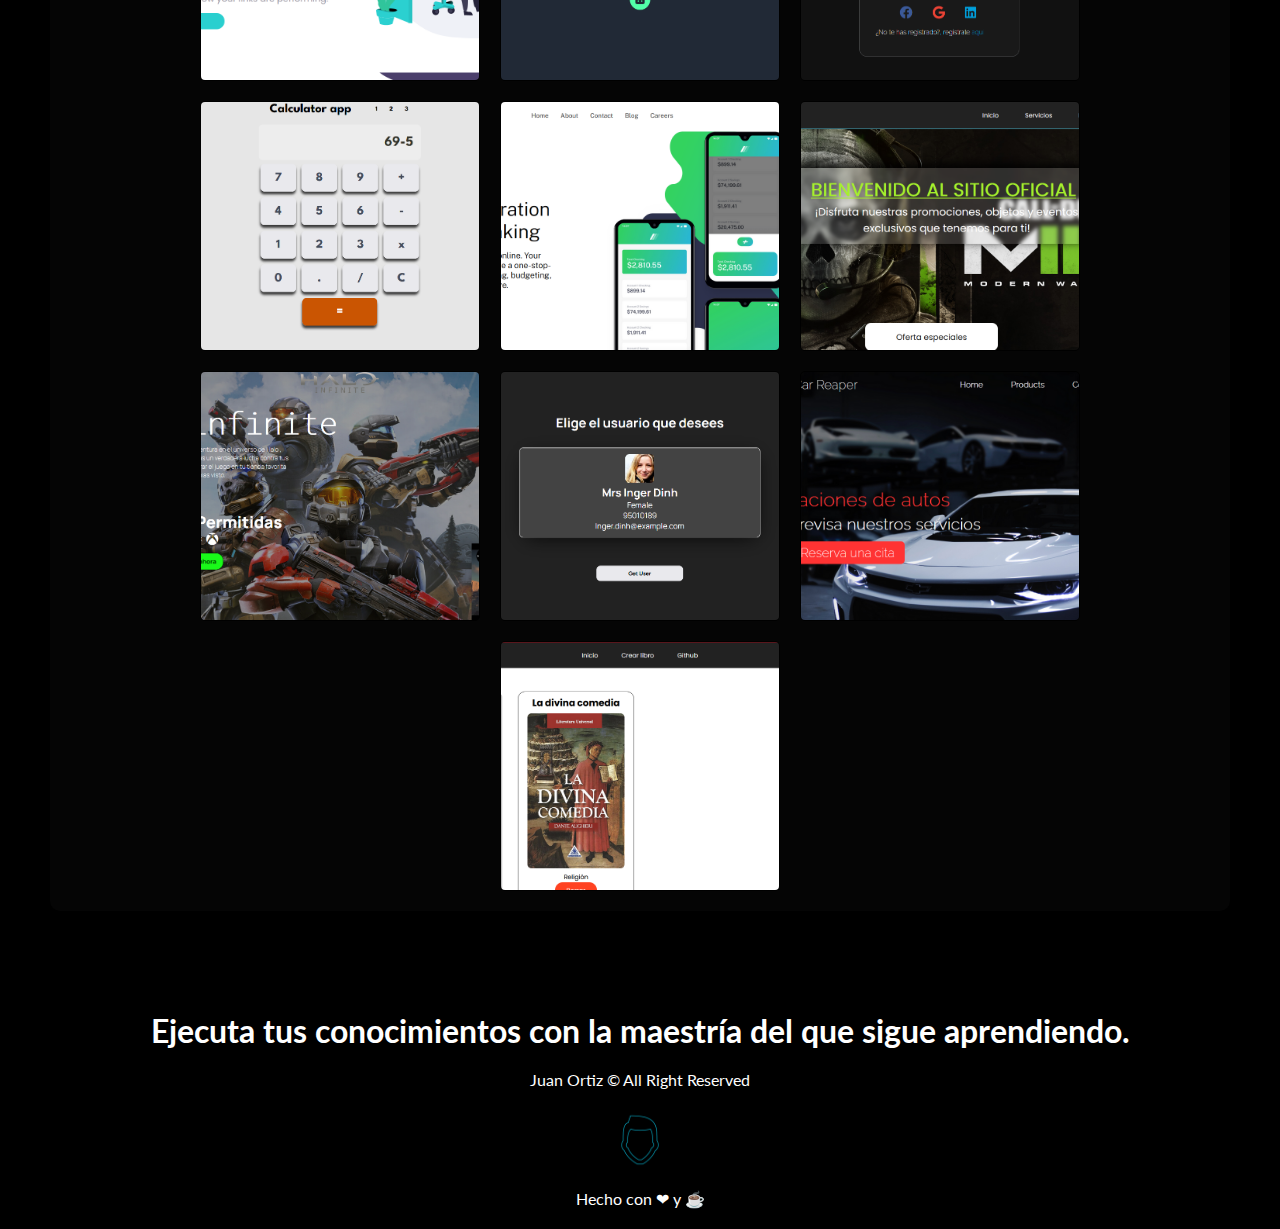
==== commit 38be1d1f: "nw rls" ====
--- a/project.html
+++ b/project.html
@@ -16,6 +16,7 @@
     <link rel="stylesheet" href="/Assets/css/preloader.css">
     <link rel="stylesheet" href="/Assets/css/responsive/smartphones.css">
     <link rel="stylesheet" href="/Assets/css/filter-items.css">
+    <link rel="stylesheet" href="./Assets/css/whiteMode.css">
     <title>Juma || Portafolio</title>
 
 
@@ -39,6 +40,11 @@
             <i class="fa-solid fa-chevron-up" style="color:white ;"></i>
         </div>
     </div>
+
+    <div class="progress-bar">
+        <div id="progress" class="progress"></div>
+    </div>
+
 
     <span id="Inicio"></span>
     <header>
@@ -65,6 +71,19 @@
                 <li >
                     <a href="./index.html#Contacto">  <i style="margin-right: 9px;" class="fa-solid fa-phone-volume"></i> Contacto</a>
                 </li>
+
+                <li>
+                    <!-- <button id="bMode"> whiteMode</button> -->
+
+                    <div>
+                        <input type="checkbox" class="checkbox" id="checkbox">
+                        <label for="checkbox" class="checkbox-label">
+                            <i class="fas fa-moon"></i>
+                            <i class="fas fa-sun"></i>
+                          <span class="ball"></span>
+                        </label>
+                      </div>
+                </li>
             </ul>
 
 
@@ -88,6 +107,19 @@
     <section class="container-projects" id="Proyectos">
 
         <h1 class="title-projects" >Proyectos.</h1>
+
+        <div class="about-projects-text">
+
+            <!-- <img src="./Assets/images/70310-programming-concept-illustration(2).gif" alt=""> -->
+            <p>
+                Estos son algunos de los proyectos que he realizado en diferentes tecnologías, tambien he hecho otros
+                para practicar código que se puede usar en desarrollo de aplicaciones reales, como por ejemplo usando 
+                mercado de pago, stripe js , swing o Servlets etc. también se encontrarán herramientas para  la web
+                como extensiones para chrome o visual studio.
+            </p>
+
+            
+        </div>
 
 
         <div class="container-category">
@@ -95,6 +127,7 @@
             <label class="list-category"   data-filter="TODOS">Todos</label>
             <label class="list-category"   data-filter="BACK">Back-End</label>
             <label class="list-category"   data-filter="FRONT">Front-End</label>
+            <label class="list-category"   data-filter="OTROS">Otros</label>
         </div>
     
 
@@ -788,6 +821,22 @@
     </section>
 
 
+    <footer >
+
+
+        <h1 class="title-footer">Ejecuta tus conocimientos con la maestría del que sigue aprendiendo. </h1>
+
+        <p > Juan Ortiz © All Right Reserved</p>
+
+        <img src="./Assets/images/juma.png" alt="logo" >
+
+        <div class="container-final">
+            <p >Hecho con ❤ y ☕</p>
+        </div>
+    
+    </footer>
+
+
     <script src="./Js/index.js"></script>
     <script src="./Js/projects.js"></script>
 </body>
--- a/Assets/css/main.css
+++ b/Assets/css/main.css
@@ -195,6 +195,49 @@
     scroll-behavior: smooth;
 }
 
+/*
+toggle dark mode 
+*/
+
+
+.checkbox {
+    opacity: 0;
+    position: absolute;
+  }
+  
+  .checkbox-label {
+    background-color: #111;
+    width: 50px;
+    height: 26px;
+    border-radius: 50px;
+    position: relative;
+    padding: 5px;
+    cursor: pointer;
+    display: flex;
+    justify-content: space-between;
+    align-items: center;
+  }
+  
+  .fa-moon {color: #f1c40f;}
+  
+  .fa-sun {color: #f39c12;}
+  
+  .checkbox-label .ball {
+    background-color: #fff;
+    width: 22px;
+    height: 22px;
+    position: absolute;
+    left: 2px;
+    top: 2px;
+    border-radius: 50%;
+    transition: transform 0.2s linear;
+  }
+  
+  .checkbox:checked + .checkbox-label .ball {
+    transform: translateX(24px);
+  }
+  
+
 .bgNavabarChange{
     transition: .8s;
     width: 80%;
@@ -733,12 +776,32 @@
     cursor: pointer;
 }
 
+.about-projects-text{
+    text-align: center;
+    width: 80%;
+    display: flex;
+    flex-wrap: wrap;
+    justify-content: center;
+    margin: 0 auto;
+    column-gap: 70px;
+    /* background-color: white; */
+    color: white;
+    font-size: 1.3rem;
+    padding: 30px;
+    border-radius: 20px;
+    border: 1px solid var(--mainColor);
+}
+
+.about-projects-text p{
+    width: 700px;
+}
+
 /* section de contacto  */
 
 
 .container-contact{
     width: 100%;
-    padding: 60px;
+    padding: 40px 60px;
     background-color: rgb(5, 5, 5);
 }
 
@@ -872,7 +935,6 @@
     row-gap: 20px;
 }
 .container-items-links a{
-
     text-decoration: none;
     color: white;
     font-size: 1.2rem;
--- a/Assets/css/filter-items.css
+++ b/Assets/css/filter-items.css
@@ -7,9 +7,11 @@
 .container-category{
     width: 100%;
     display:flex;
+    flex-wrap: wrap;
     justify-content: center;
     column-gap: 40px;
     padding: 20px;
+    margin-top: 50px;
 }
 
 .container-category label{
@@ -29,7 +31,7 @@
     
 }
  
-.container-category label::before{
+/* .container-category label::before{
     content: '';
     width: 0;
     height: 300%;
@@ -46,18 +48,50 @@
 .container-category label:hover::before {
     width: 105%;
 }
-   
+    */
 .container-category label:hover {
     color: #111;
+    background: #17B7CB;
     cursor: pointer;
 }
    
 
 
 
-@media screen and (max-width: 360px),screen and (max-width: 480px){
+@media screen and (max-width: 360px){
+
+    
     .container-category{
-        column-gap: 10px;
+        row-gap: 15px;
+        flex-direction: column;
+    }
+    
+    .container-category label{
+        padding: 5px;
+        
+        
+    }
+
+    .about-projects-text {
+        width: 100%;
+        padding: 15px;
+        font-size: .9rem;
+    }
+
+    .container-category label{
+        width: 44%;
+        font-size: 14px;
+    }
+
+    
+}
+
+@media screen and (max-width: 480px){
+
+    
+    .container-category{
+        row-gap: 15px;
+        flex-direction: column;
     }
     
     .container-category label{
@@ -66,6 +100,48 @@
         
     }
 
+    .about-projects-text {
+        width: 100%;
+        padding: 15px;
+        font-size: .9rem;
+    }
+
+    .container-category label{
+        width: 44%;
+        font-size: 14px;
+    }
+
+    
+}
+
+
+
+
+@media screen and (max-width: 768px){
+
+    
+    .container-category{
+        row-gap: 15px;
+        flex-direction: column;
+        align-items: center;
+    }
+    
+    .container-category label{
+        padding: 5px;
+        
+        
+    }
+
+    .about-projects-text {
+        width: 100%;
+        padding: 15px;
+        font-size: 1.1rem;
+    }
+
+    .container-category label{
+        width: 44%;
+        font-size: 14px;
+    }
     
 }
 
@@ -91,10 +167,3 @@
 
 
 
-
-
-
-
-
-
-
--- a/Assets/css/responsive/smartphones.css
+++ b/Assets/css/responsive/smartphones.css
@@ -301,7 +301,17 @@
     .logo__navbar{
         width: 50px;
     }
-    
+    .whiteMode  .list__navbar{
+        background-color: white;
+        
+    }
+
+    
+    .whiteMode .container_ham{
+        display: block;
+        color: black;
+        cursor: pointer;
+    }
     .container_ham{
         display: block;
         color: white;
@@ -461,7 +471,16 @@
     }
         
 
-    
+    .cnt-inputs{
+        width: 90%;
+        display: flex;
+        flex-direction: column;
+        align-items: center;
+        row-gap: 20px;
+        margin-bottom: 20px;
+       
+        
+    }
     
     
     
@@ -502,6 +521,18 @@
     }
     
     .list__navbar  a:hover{
+        cursor: pointer;
+    }
+
+    .whiteMode  .list__navbar{
+        background-color: white;
+        
+    }
+
+    
+    .whiteMode .container_ham{
+        display: block;
+        color: black;
         cursor: pointer;
     }
     
@@ -716,8 +747,10 @@
     padding: 10px;
 }
 .cnt-inputs{
+    width: 89%;
     display: flex;
-    column-gap: 20px;
+    flex-direction: column;
+    row-gap: 20px;
     margin-bottom: 20px;
     
 }
@@ -784,6 +817,18 @@
         transition: 2s;
         cursor: pointer;
     }
+
+    .whiteMode  .list__navbar{
+        background-color: white;
+        
+    }
+
+    
+    .whiteMode .container_ham{
+        display: block;
+        color: black;
+        cursor: pointer;
+    }
     
     .list__navbar  a:hover{
         cursor: pointer;
@@ -800,6 +845,7 @@
         color: white;
         cursor: pointer;
     }
+
 
     .toggle-activate{
         cursor: pointer;
@@ -986,8 +1032,10 @@
     padding: 10px;
 }
 .cnt-inputs{
+    width: 70%;
     display: flex;
-    column-gap: 20px;
+    flex-direction: column;
+    row-gap: 20px;
     margin-bottom: 20px;
     
 }
--- a/Assets/css/filter-items.css
+++ b/Assets/css/filter-items.css
@@ -7,9 +7,11 @@
 .container-category{
     width: 100%;
     display:flex;
+    flex-wrap: wrap;
     justify-content: center;
     column-gap: 40px;
     padding: 20px;
+    margin-top: 50px;
 }
 
 .container-category label{
@@ -29,7 +31,7 @@
     
 }
  
-.container-category label::before{
+/* .container-category label::before{
     content: '';
     width: 0;
     height: 300%;
@@ -46,18 +48,50 @@
 .container-category label:hover::before {
     width: 105%;
 }
-   
+    */
 .container-category label:hover {
     color: #111;
+    background: #17B7CB;
     cursor: pointer;
 }
    
 
 
 
-@media screen and (max-width: 360px),screen and (max-width: 480px){
+@media screen and (max-width: 360px){
+
+    
     .container-category{
-        column-gap: 10px;
+        row-gap: 15px;
+        flex-direction: column;
+    }
+    
+    .container-category label{
+        padding: 5px;
+        
+        
+    }
+
+    .about-projects-text {
+        width: 100%;
+        padding: 15px;
+        font-size: .9rem;
+    }
+
+    .container-category label{
+        width: 44%;
+        font-size: 14px;
+    }
+
+    
+}
+
+@media screen and (max-width: 480px){
+
+    
+    .container-category{
+        row-gap: 15px;
+        flex-direction: column;
     }
     
     .container-category label{
@@ -66,6 +100,48 @@
         
     }
 
+    .about-projects-text {
+        width: 100%;
+        padding: 15px;
+        font-size: .9rem;
+    }
+
+    .container-category label{
+        width: 44%;
+        font-size: 14px;
+    }
+
+    
+}
+
+
+
+
+@media screen and (max-width: 768px){
+
+    
+    .container-category{
+        row-gap: 15px;
+        flex-direction: column;
+        align-items: center;
+    }
+    
+    .container-category label{
+        padding: 5px;
+        
+        
+    }
+
+    .about-projects-text {
+        width: 100%;
+        padding: 15px;
+        font-size: 1.1rem;
+    }
+
+    .container-category label{
+        width: 44%;
+        font-size: 14px;
+    }
     
 }
 
@@ -91,10 +167,3 @@
 
 
 
-
-
-
-
-
-
-
--- a/Assets/css/whiteMode.css
+++ b/Assets/css/whiteMode.css
@@ -0,0 +1,226 @@
+:root{
+    --mainColor: #17B7CB;
+    --blackColor:#111111;
+    --whiteColor:#fff;
+    --bgrayColor:#27292c;
+    --background: linear-gradient(to left, #f7ba2b 0%, #ea5358 100%);
+    --violet: rgb(161, 132, 240);
+    --pink: #d60087;
+    --turquoise: #2fdabd;
+    
+}
+
+
+body.whiteMode{
+    background-color: white;
+    color: black;
+}
+
+
+
+.whiteMode nav{
+
+    background-color: white;
+|   box-shadow: none;
+-webkit-box-shadow: 14px 15px 14px -10px rgba(0,0,0,0.0);
+-moz-box-shadow: 14px 15px 14px -10px rgba(0,0,0,0.0);
+}
+
+
+.whiteMode .list__navbar a{
+    color: var(--blackColor);
+
+}
+
+.whiteMode .list__navbar  a:hover{
+    color: var(--mainColor);
+}
+
+.whiteMode .container__main_items{
+    background-image: linear-gradient(to right, #ffffff, #ffffff, #ffffff, #ffffff, #ffffff);
+    
+}
+
+.whiteMode .first-info-part{
+    color: black;
+
+}
+
+ .whiteMode .second-info-part{
+    color: black;
+
+}
+
+
+.whiteMode .a-information-item{
+    background-color: white;
+    border: 1px solid black;
+}
+
+ 
+.whiteMode  .a-information-item:hover{
+    background-color: var(--blackColor);
+
+}
+
+.whiteMode .items-skills{
+    color: rgba(0, 0, 0, 0.719);
+
+   
+}
+
+.whiteMode .items-skills:hover{
+    color: #17B7CB;
+    filter: drop-shadow(0px 0px 8px rgba(0,182,206,0.51));
+    transition: .3s;
+    
+}
+
+.whiteMode .about--container{
+    background-color: rgb(255, 255, 255);
+
+}
+
+.whiteMode .container-about h1{
+    color: var(--blackColor);
+    filter: drop-shadow(0px 0px 8px rgba(0,182,206,0.51));
+}
+
+.whiteMode .container-about a{
+    background-color: white;
+    color: var(--mainColor);
+}
+.whiteMode .container-about a:hover{
+    background-color: black;
+    transition: .2s;
+}
+
+.whiteMode .container-about p{
+    color: black;
+}
+
+.whiteMode .container-img-about{
+    color: black;
+}
+
+.whiteMode .container-github-info{
+    background-color: white;
+    border-radius: 10px;
+    padding: 5px;
+}
+
+.whiteMode .item-estudio  h3{
+    color: black;
+    filter: drop-shadow(0px 0px 8px rgba(0,182,206,0.51));
+}
+
+
+.whiteMode .title-projects{
+    color: var(--blackColor);
+    filter: drop-shadow(0px 0px 8px rgba(0,182,206,0.51));
+}
+
+
+.whiteMode .container-projects-main{
+
+    background-color: rgb(255, 255, 255);
+
+}
+
+
+.whiteMode #project-link{
+
+    background-color: #000;
+
+}
+
+.whiteMode #project-link:hover{
+    background-color: var(--mainColor);
+    color: white;
+
+}
+
+
+
+.whiteMode .container-contact{
+
+    background-color: rgb(255, 255, 255);
+}
+.whiteMode .container-contact h1{
+    
+   color: var(--blackColor);
+    filter: drop-shadow(0px 0px 8px rgba(0,182,206,0.51));
+}
+
+
+.whiteMode .container-items-contact h2{
+
+    color: var(--blackColor);
+    
+}
+
+.whiteMode .container-items-contact p{
+  
+    color: var(--blackColor);
+   
+}
+
+
+.whiteMode .cnt-inputs input{
+
+    color: black;
+
+    
+}
+
+.whiteMode form textarea{
+    color: black ;
+
+}
+
+.whiteMode footer{
+
+    color: black;
+}
+
+.whiteMode footer p{
+    color: black;
+}
+
+.whiteMode .container-items-links a{
+    color: black;
+
+}
+
+.whiteMode .container-idioma{
+    color: black;
+}
+
+.whiteMode .about-projects-text p{
+    color: black;
+}
+
+
+
+
+
+
+
+
+
+
+
+
+
+
+
+
+
+
+
+
+
+
+
+
+
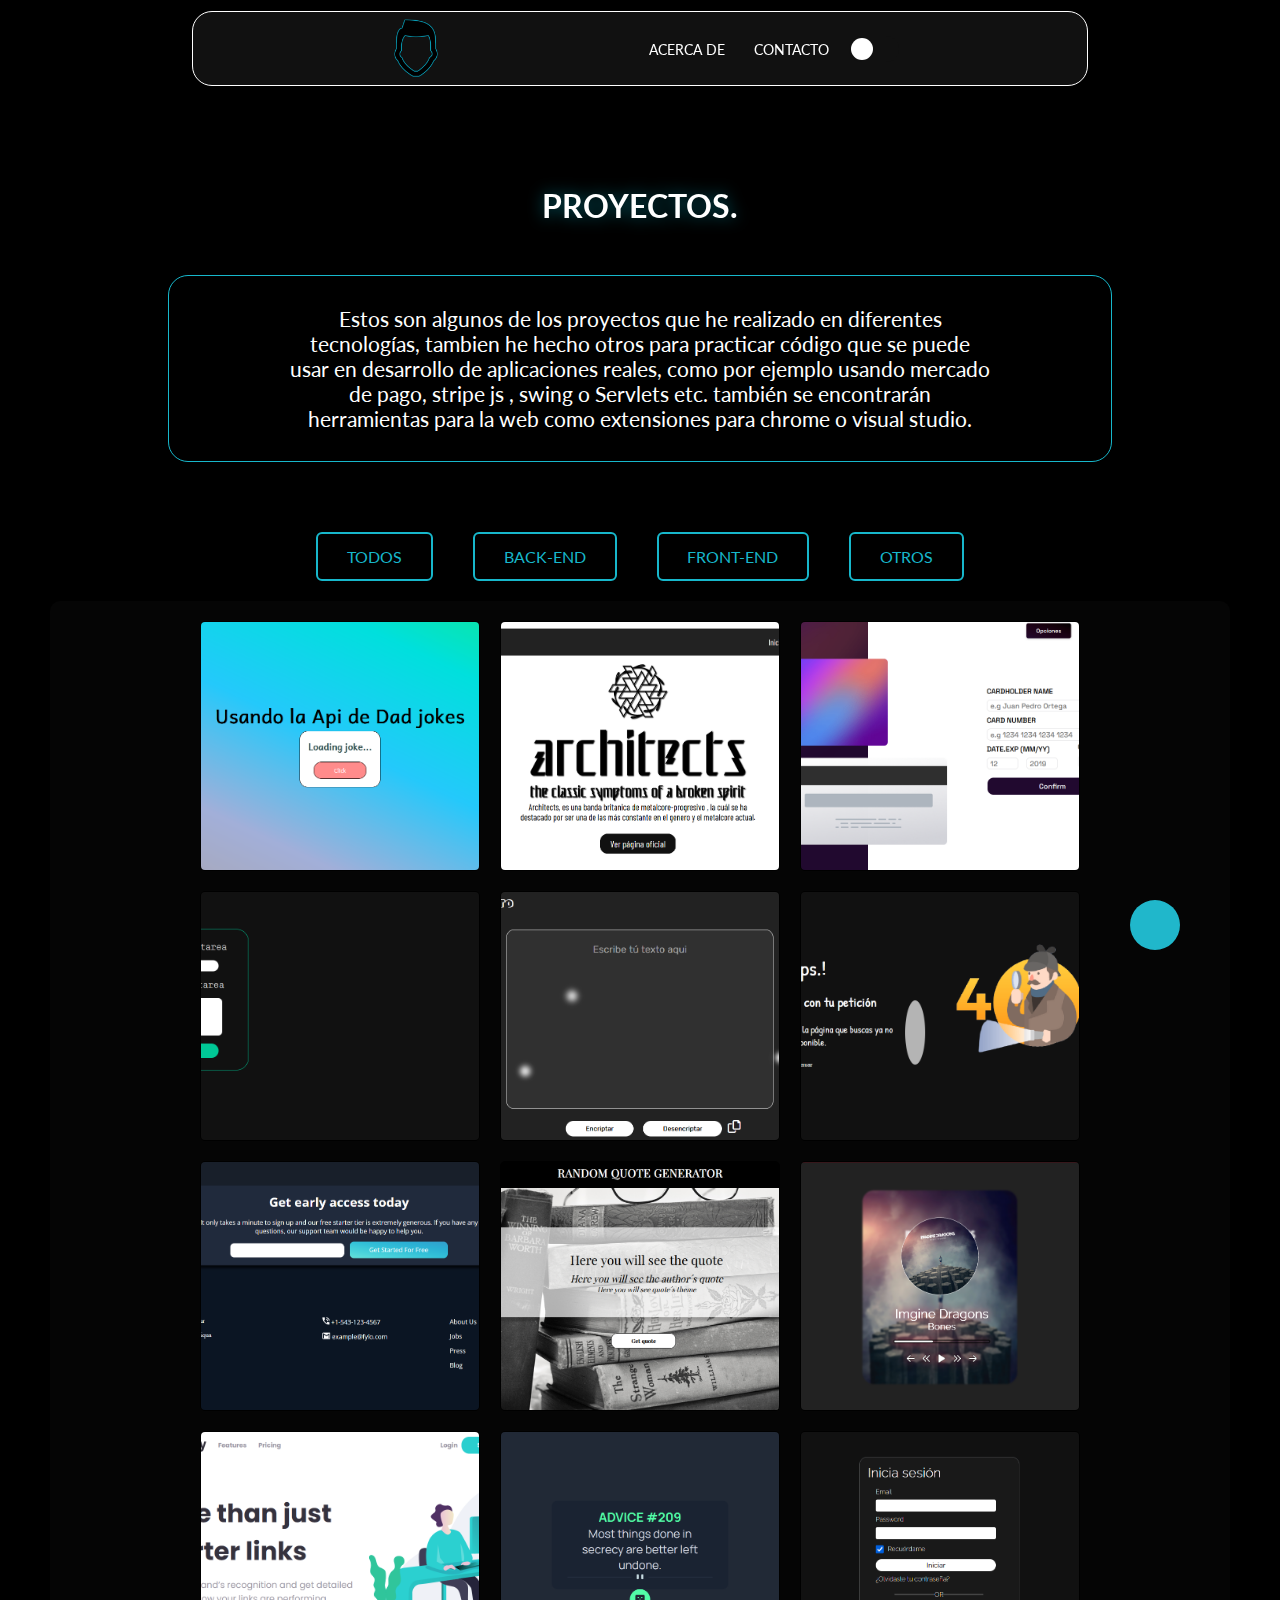
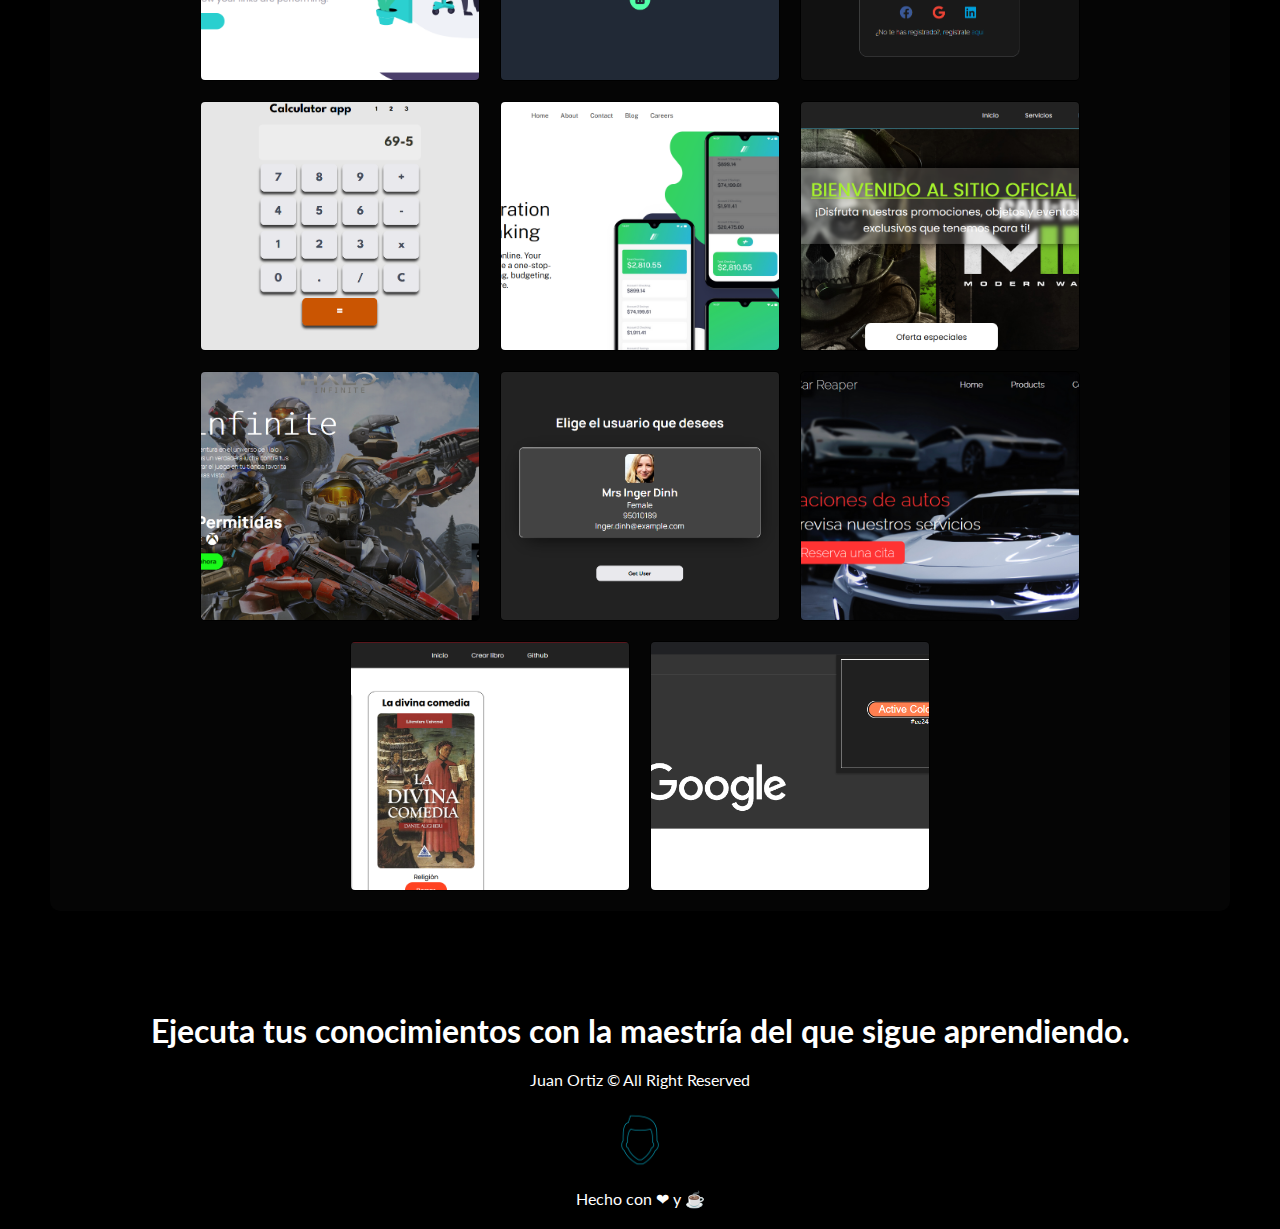
==== commit c65ebe4c: "nw rls" ====
--- a/project.html
+++ b/project.html
@@ -815,6 +815,43 @@
                 
             </div>
 
+
+
+
+            <div class="item-project OTROS" data-category="OTROS">
+                
+                <img src="./Assets/images/projects/Color-picker.png" alt="">
+
+                <div class="container-item-body">
+                    
+                    <div class="item-body">
+
+                        <h1>Extensión de chrome</h1>
+
+                        <p>Color picker</p>
+
+                        
+                        <h2>Tecnologías</h2>
+        
+                        <div class="etiquetas-tect">
+        
+                            <span>Javascript</span>
+                            <span>Html</span>
+                            <span>Css</span>
+        
+                            <a href="https://github.com/Yormenxx/COLOR-PICKER-EXTENSION" target="_blank">Github</a>
+                            <a href="" target="_blank" class="demo">Demo</a>
+                        </div>
+
+
+
+                    </div>
+                </div>
+
+
+                
+            </div>
+
         </div>
 
 
--- a/Assets/css/whiteMode.css
+++ b/Assets/css/whiteMode.css
@@ -38,7 +38,7 @@
 
 .whiteMode .container__main_items{
     background-image: linear-gradient(to right, #ffffff, #ffffff, #ffffff, #ffffff, #ffffff);
-    
+   
 }
 
 .whiteMode .first-info-part{
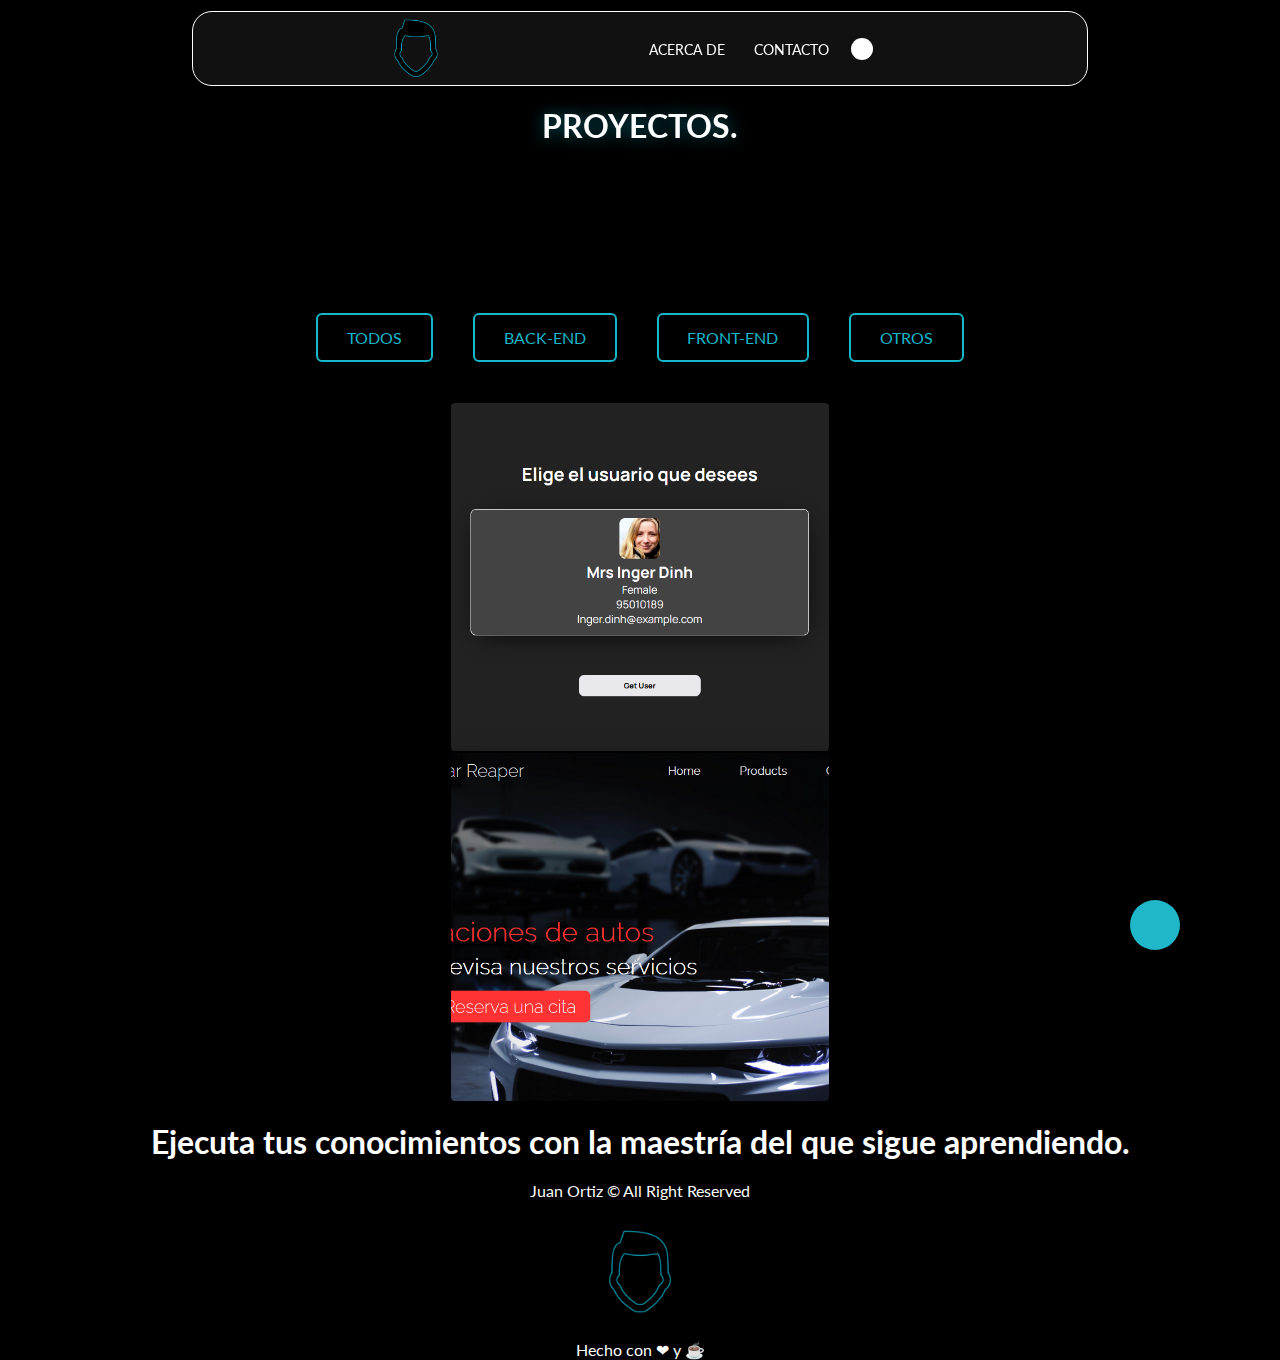
==== commit cb6cab85: "nw rls" ====
--- a/project.html
+++ b/project.html
@@ -17,7 +17,7 @@
     <link rel="stylesheet" href="/Assets/css/responsive/smartphones.css">
     <link rel="stylesheet" href="/Assets/css/filter-items.css">
     <link rel="stylesheet" href="./Assets/css/whiteMode.css">
-    <title>Juma || Portafolio</title>
+    <title>Juma || Portafolio || Proyectos</title>
 
 
 </head>
@@ -121,12 +121,19 @@
             
         </div>
 
+        <!-- <div class="bar-search">
+            <svg class="icon" aria-hidden="true" viewBox="0 0 24 24"><g><path d="M21.53 20.47l-3.66-3.66C19.195 15.24 20 13.214 20 11c0-4.97-4.03-9-9-9s-9 4.03-9 9 4.03 9 9 9c2.215 0 4.24-.804 5.808-2.13l3.66 3.66c.147.146.34.22.53.22s.385-.073.53-.22c.295-.293.295-.767.002-1.06zM3.5 11c0-4.135 3.365-7.5 7.5-7.5s7.5 3.365 7.5 7.5-3.365 7.5-7.5 7.5-7.5-3.365-7.5-7.5z"></path></g></svg>
+            <input placeholder="Search" type="search" class="input">
+          </div> -->
 
         <div class="container-category">
 
             <label class="list-category"   data-filter="TODOS">Todos</label>
+
             <label class="list-category"   data-filter="BACK">Back-End</label>
+
             <label class="list-category"   data-filter="FRONT">Front-End</label>
+
             <label class="list-category"   data-filter="OTROS">Otros</label>
         </div>
     
@@ -135,7 +142,7 @@
         <div class="container-projects-main" >
 
 
-            <div class="item-project" data-category="FRONT" >
+            <!-- <div class="item-project" data-category="FRONT" >
                 
                 <img src="./Assets/images/projects/Api-dad-Jokes.PNG" alt="">
 
@@ -170,10 +177,10 @@
 
 
                 
-            </div>
-
-
-            <div class="item-project FRONT" data-category="FRONT" >
+            </div> -->
+
+
+            <!-- <div class="item-project FRONT" data-category="FRONT" >
                 
                 <img src="./Assets/images/projects/Architect-landing.PNG" alt="">
 
@@ -202,11 +209,11 @@
                 </div>
 
 
-            </div>
-
-
-
-            <div class="item-project FRONT" data-category="FRONT" >
+            </div> -->
+
+
+
+            <!-- <div class="item-project FRONT" data-category="FRONT" >
                 
                 <img src="./Assets/images/projects/card-interactiva.PNG" alt="">
 
@@ -237,11 +244,11 @@
 
 
                 
-            </div>
-
-
-
-
+            </div> -->
+
+
+
+<!-- 
             <div class="item-project BACK" data-category="BACK" >
                 
                 <img src="./Assets/images/projects/Crud-firebase.PNG" alt="">
@@ -274,10 +281,10 @@
                 </div>
 
 
-            </div>
-
-
-
+            </div> -->
+
+
+<!-- 
 
             <div class="item-project FRONT" data-category="FRONT" >
                 
@@ -312,10 +319,10 @@
 
 
                 
-            </div>
-
-
-            <div class="item-project FRONT" data-category="FRONT" >
+            </div> -->
+
+
+            <!-- <div class="item-project FRONT" data-category="FRONT" >
                 
                 <img src="./Assets/images/projects/error-404.PNG" alt="">
 
@@ -349,9 +356,9 @@
 
 
                 
-            </div>
-
-            <div class="item-project FRONT" data-category="FRONT" >
+            </div> -->
+
+            <!-- <div class="item-project FRONT" data-category="FRONT" >
                 
                 <img src="./Assets/images/projects/Fylo-landing.PNG" alt="">
 
@@ -373,18 +380,14 @@
                             <a href="https://github.com/Yormenxx/FLYO-LANDING-PAGE" target="_blank">Github</a>
                             <a href="" target="_blank" class="demo">Demo</a>
                         </div>
-                        
-
-
-                      
-
-                    </div>
-                </div>
-
-
-            </div>
-
-            <div class="item-project FRONT" data-category="FRONT" >
+
+                    </div>
+                </div>
+
+
+            </div> -->
+
+            <!-- <div class="item-project FRONT" data-category="FRONT" >
                 
                 <img src="./Assets/images/projects/random-quote.PNG" alt="">
 
@@ -416,8 +419,8 @@
 
 
                 
-            </div>
-
+            </div> -->
+<!-- 
             <div class="item-project FRONT" data-category="FRONT" >
                 
                 <img src="./Assets/images/projects/reproductor-nofuncional.PNG" alt="">
@@ -451,9 +454,9 @@
 
 
                 
-            </div>
-
-            <div class="item-project FRONT" data-category="FRONT">
+            </div> -->
+
+            <!-- <div class="item-project FRONT" data-category="FRONT">
                 
                 <img src="./Assets/images/projects/Url-api-landing.PNG" alt="">
 
@@ -487,9 +490,9 @@
 
 
                 
-            </div>
-
-
+            </div> -->
+
+<!-- 
             <div class="item-project FRONT" data-category="FRONT">
                 
                 <img src="./Assets/images/projects/advice-api.PNG" alt="">
@@ -523,8 +526,8 @@
                 </div>
 
                 
-            </div>
-
+            </div> -->
+<!-- 
 
             <div class="item-project FRONT" data-category="FRONT">
                 
@@ -559,121 +562,121 @@
 
 
                 
-            </div>
+            </div> -->
 
             
 
+            <!-- <div class="item-project FRONT" data-category="FRONT">
+                
+                <img src="./Assets/images/projects/calculadora.PNG" alt="">
+
+                <div class="container-item-body">
+                    
+                    <div class="item-body">
+
+                        <h1>Calculadora</h1>
+
+                        <p>Creación de una calculadora básica que permite cambiar de color.</p>
+
+                        <h2>Tecnologías</h2>
+        
+                        <div class="etiquetas-tect">
+        
+                            <span>Html</span>
+                            <span>Css</span>
+                            <span>Js</span>
+        
+                            <a href="https://github.com/Yormenxx/CALCULATOR-JS" target="_blank">Github</a>
+                            <a href="" target="_blank" class="demo">Demo</a>
+                        </div>
+                        
+
+
+             
+
+                    </div>
+                </div>
+
+
+            </div> -->
+
+
+            
+<!-- 
             <div class="item-project FRONT" data-category="FRONT">
                 
-                <img src="./Assets/images/projects/calculadora.PNG" alt="">
-
-                <div class="container-item-body">
-                    
-                    <div class="item-body">
-
-                        <h1>Calculadora</h1>
-
-                        <p>Creación de una calculadora básica que permite cambiar de color.</p>
-
-                        <h2>Tecnologías</h2>
-        
-                        <div class="etiquetas-tect">
-        
-                            <span>Html</span>
-                            <span>Css</span>
-                            <span>Js</span>
-        
-                            <a href="https://github.com/Yormenxx/CALCULATOR-JS" target="_blank">Github</a>
-                            <a href="" target="_blank" class="demo">Demo</a>
-                        </div>
-                        
-
-
-             
-
-                    </div>
-                </div>
-
-
-            </div>
-
+                <img src="./Assets/images/projects/easybank-landing.PNG" alt="">
+
+                <div class="container-item-body">
+                    
+                    <div class="item-body">
+
+                        <h1>Easy bank landing</h1>
+
+                        <p>Landing page teniendo como referencia Easy bank.</p>
+
+                        <h2>Tecnologías</h2>
+        
+                        <div class="etiquetas-tect">
+        
+                            <span>Html</span>
+                            <span>Css</span>
+                            <span>Js</span>
+        
+                            <a href="https://github.com/Yormenxx/EASYBANK-LANDING-PAGE" target="_blank">Github</a>
+                            <a href="" target="_blank" class="demo">Demo</a>
+                        </div>
+
+
+                      
+
+                    </div>
+                </div>
+
+
+                
+            </div> -->
 
             
 
-            <div class="item-project FRONT" data-category="FRONT">
-                
-                <img src="./Assets/images/projects/easybank-landing.PNG" alt="">
-
-                <div class="container-item-body">
-                    
-                    <div class="item-body">
-
-                        <h1>Easy bank landing</h1>
-
-                        <p>Landing page teniendo como referencia Easy bank.</p>
-
-                        <h2>Tecnologías</h2>
-        
-                        <div class="etiquetas-tect">
-        
-                            <span>Html</span>
-                            <span>Css</span>
-                            <span>Js</span>
-        
-                            <a href="https://github.com/Yormenxx/EASYBANK-LANDING-PAGE" target="_blank">Github</a>
-                            <a href="" target="_blank" class="demo">Demo</a>
-                        </div>
-
-
-                      
-
-                    </div>
-                </div>
-
-
-                
-            </div>
+            <!-- <div class="item-project FRONT" data-category="FRONT">
+                
+                <img src="./Assets/images/projects/ecommerce-nofunctional.PNG" alt="">
+
+
+                <div class="container-item-body">
+                    
+                    <div class="item-body">
+
+                        <h1>Ecommerce no functional</h1>
+
+                        <p>Creación de una ecommerce no funcional de videojuegos.</p>
+
+                        <h2>Tecnologías</h2>
+        
+                        <div class="etiquetas-tect">
+        
+                            <span>Html</span>
+                            <span>Css</span>
+                            <span>Js</span>
+        
+                            <a href="https://github.com/Yormenxx/NO-FUNCTIONAL-ECOMMERCE" target="_blank">Github</a>
+                            <a href="" target="_blank" class="demo">Demo</a>
+                        </div>
+
+
+                       
+
+                    </div>
+                </div>
+
+
+                
+            </div> -->
 
             
 
-            <div class="item-project FRONT" data-category="FRONT">
-                
-                <img src="./Assets/images/projects/ecommerce-nofunctional.PNG" alt="">
-
-
-                <div class="container-item-body">
-                    
-                    <div class="item-body">
-
-                        <h1>Ecommerce no functional</h1>
-
-                        <p>Creación de una ecommerce no funcional de videojuegos.</p>
-
-                        <h2>Tecnologías</h2>
-        
-                        <div class="etiquetas-tect">
-        
-                            <span>Html</span>
-                            <span>Css</span>
-                            <span>Js</span>
-        
-                            <a href="https://github.com/Yormenxx/NO-FUNCTIONAL-ECOMMERCE" target="_blank">Github</a>
-                            <a href="" target="_blank" class="demo">Demo</a>
-                        </div>
-
-
-                       
-
-                    </div>
-                </div>
-
-
-                
-            </div>
-
-            
-
-            <div class="item-project FRONT" data-category="FRONT">
+            <!-- <div class="item-project FRONT" data-category="FRONT">
                 
                 <img src="./Assets/images/projects/fan-halo-web.PNG" alt="">
 
@@ -705,33 +708,69 @@
 
 
                 
+            </div> -->
+
+            
+
+            <div class="item-project FRONT" data-category="FRONT">
+                
+                <img src="./Assets/images/projects/random-api.PNG" alt="">
+
+                <div class="container-item-body">
+                    
+                    <div class="item-body">
+
+                        <h1>Random user api</h1>
+
+                        <p>Página que perimite la creación de manera aleatoria de usuario de internet</p>
+
+                        
+                        <h2>Tecnologías</h2>
+        
+                        <div class="etiquetas-tect">
+        
+                            <span>Html</span>
+                            <span>Css</span>
+                            <span>Js</span>
+                            <span>Api</span>
+        
+                            <a href="https://github.com/Yormenxx/RANDOM-USER-API" target="_blank">Github</a>
+                            <a href="" target="_blank" class="demo">Demo</a>
+                        </div>
+
+
+
+                    </div>
+                </div>
+
+
+                
             </div>
 
             
 
             <div class="item-project FRONT" data-category="FRONT">
                 
-                <img src="./Assets/images/projects/random-api.PNG" alt="">
-
-                <div class="container-item-body">
-                    
-                    <div class="item-body">
-
-                        <h1>Random user api</h1>
-
-                        <p>Página que perimite la creación de manera aleatoria de usuario de internet</p>
-
-                        
-                        <h2>Tecnologías</h2>
-        
-                        <div class="etiquetas-tect">
-        
-                            <span>Html</span>
-                            <span>Css</span>
-                            <span>Js</span>
-                            <span>Api</span>
-        
-                            <a href="https://github.com/Yormenxx/RANDOM-USER-API" target="_blank">Github</a>
+                <img src="./Assets/images/projects/slider-autos.PNG" alt="">
+
+                <div class="container-item-body">
+                    
+                    <div class="item-body">
+
+                        <h1>Slider cars</h1>
+
+                        <p>Practicando el Slide manual de un sitio.</p>
+
+                        
+                        <h2>Tecnologías</h2>
+        
+                        <div class="etiquetas-tect">
+        
+                            <span>Html</span>
+                            <span>Css</span>
+                            <span>Js</span>
+        
+                            <a href="https://github.com/Yormenxx/CAR-SLIDER" target="_blank">Github</a>
                             <a href="" target="_blank" class="demo">Demo</a>
                         </div>
 
@@ -743,43 +782,7 @@
 
                 
             </div>
-
-            
-
-            <div class="item-project FRONT" data-category="FRONT">
-                
-                <img src="./Assets/images/projects/slider-autos.PNG" alt="">
-
-                <div class="container-item-body">
-                    
-                    <div class="item-body">
-
-                        <h1>Slider cars</h1>
-
-                        <p>Practicando el Slide manual de un sitio.</p>
-
-                        
-                        <h2>Tecnologías</h2>
-        
-                        <div class="etiquetas-tect">
-        
-                            <span>Html</span>
-                            <span>Css</span>
-                            <span>Js</span>
-        
-                            <a href="https://github.com/Yormenxx/CAR-SLIDER" target="_blank">Github</a>
-                            <a href="" target="_blank" class="demo">Demo</a>
-                        </div>
-
-
-
-                    </div>
-                </div>
-
-
-                
-            </div>
-
+<!-- 
             <div class="item-project BACK" data-category="BACK">
                 
                 <img src="./Assets/images/projects/Books-ne.png" alt="">
@@ -813,12 +816,12 @@
 
 
                 
-            </div>
-
-
-
-
-            <div class="item-project OTROS" data-category="OTROS">
+            </div> -->
+
+
+
+
+            <!-- <div class="item-project OTROS" data-category="OTROS">
                 
                 <img src="./Assets/images/projects/Color-picker.png" alt="">
 
@@ -846,7 +849,7 @@
 
 
                     </div>
-                </div>
+                </div> -->
 
 
                 
--- a/Assets/css/main.css
+++ b/Assets/css/main.css
@@ -393,7 +393,7 @@
 .a-information-item{
     padding: 5px;
     border-radius: 4px;
-    background-color: var(--blackColor)
+    background-color: var(--blackColor);
 }
 
 .a-information-item:hover{
@@ -477,6 +477,7 @@
 }
 
 .container-img-about{
+    
     width: 300px;
     display: flex;
     row-gap: 10px;
@@ -488,9 +489,10 @@
     border-radius: 10px;
     text-align: center;
     color: white;
-    -webkit-box-shadow: -1px 2px 11px 0px rgba(0,0,0,0.75);
--moz-box-shadow: -1px 2px 11px 0px rgba(0,0,0,0.75);
-box-shadow: -1px 2px 11px 0px rgba(0,0,0,0.75);
+    background-color: var(--blackColor);
+    -webkit-box-shadow: 1px 10px 25px -7px rgba(0,0,0,0.97);
+-moz-box-shadow: 1px 10px 25px -7px rgba(0,0,0,0.97);
+box-shadow: 1px 10px 25px -7px rgba(0,0,0,0.97);
 }
 .container-github-info{
     display: flex;
@@ -501,6 +503,7 @@
     background-color: var(--bgrayColor);
     border-radius: 10px;
     padding: 5px;
+    border: 1px solid var(--whiteColor);
 }
 .container-github-info .items-git h1{
     font-size: 1rem;
@@ -514,6 +517,21 @@
     filter: none;
     color: white;
 }
+
+.cv-download a{
+    background-color: var(--whiteColor) ;
+    color: var(--blackColor);
+    width: 20%;
+    font-size: 1.2rem;
+    padding: 10px 60px;
+    border-radius: 7px;
+    border: 1px solid  var(--mainColor);
+}
+.cv-download a:hover{
+    color:  var(--whiteColor);
+    background-color: var(--blackColor);
+    transition: .2s linear;
+}
 /* .container-text-about::-webkit-scrollbar-track {
     background-color: rgb(11, 11, 11);
   }
@@ -525,98 +543,199 @@
     width: 0;
 } */
 
-/* 
-vetical menu */
-
-
-
-.container__social_vertical{
-    position: fixed;
-    z-index: 11;
-    bottom: 10px;
-    left: 40px;
-    list-style: none;
-}
-
-.container__social_vertical ul{
-    list-style: none;
-    display: flex;
-    flex-direction: column;
-    
-}
-
-.social-vertical-item{
-    width: 20px;
-    color: rgba(255, 255, 255, 0.322);
-    margin-top: 10px;
-}
-
-.social-vertical-item:hover{
-    color: #17B7CB;
-    filter: drop-shadow(0px 0px 8px rgba(0,182,206,0.51));
-    transition: .3s;
-    
-}
-
-
-/* Estudios */
-
-.container-estudios{
-    display: flex;
-    justify-content: center;
-    flex-wrap: wrap;
-    
-}
-
-.item-estudio{
-    text-align: center;
-    width: 250px;
-    display: flex;
-    flex-direction: column;
-    align-items: center;
-    
-
-}
-
-.item-estudio  h3{
-    font-size: 1.1rem;
-    color: var(--whiteColor);
-    filter: drop-shadow(0px 0px 8px rgba(0,182,206,0.51));
-    text-transform: uppercase;
-    text-align: center;
-}
-.item-estudio  h4{
-    font-size: 1rem;
-    color: var(--mainColor);
-    text-align: left;
-    text-transform: uppercase;
-}
-.item-estudio p{
-    color: white;
-
-}
+
+
+
+
 
 
 /* Proyectos*/
-.container-projects{
+.container-projects-section{
     /* background-color: rgb(12, 12, 12); */
-    
+ 
     width: 100%;
     height: auto;
     padding: 50px 50px 0px 50px;
-     margin-bottom:50px;     
+    margin-bottom:50px;     
+}
+.container-projects{
+    display: flex;
+    justify-content: center;
+    flex-wrap: wrap;
+    column-gap: 20px;
+    flex-wrap: wrap;
+    row-gap: 20px;
 }
 
 .title-projects{
     margin: 0 0 30px 0;
     font-size: 2rem;
     color: var(--whiteColor);
-    margin: 50px 0px;
+    margin: 20px 0px;
     filter: drop-shadow(0px 0px 8px rgba(0,182,206,0.51));
     text-align: center;
     text-transform: uppercase;
 }
-.container-projects-main::-webkit-scrollbar-track {
+.text-projects{
+    color: white;
+    margin-bottom: 50px;
+    padding: 20px 60px;
+}
+
+.item-project{
+    position: relative;
+    width: 380px;
+    height: 350px;
+    border-radius: 5px;
+    overflow: hidden;
+    border: 1px solid black;
+    -webkit-box-shadow: 1px 10px 25px -7px rgba(0,0,0,0.97);
+-moz-box-shadow: 1px 10px 25px -7px rgba(0,0,0,0.97);
+box-shadow: 1px 10px 25px -7px rgba(0,0,0,0.97);
+}
+
+.container-item-body{
+    position: absolute;
+    bottom: -100%;
+    width: 100%;
+    height: 100%;
+    overflow: hidden;
+    backdrop-filter: blur(5px);
+    transition: .3s linear;
+    display: flex;
+    align-items: center;
+    padding: 15px;
+    
+}
+
+.item-body{
+    width: 100%;
+    height: 100%;
+    background-color:rgba(0, 0, 0, 0.788);
+    border-radius: 10px;
+    display: flex;
+    flex-direction: column;
+    row-gap: 22px;
+    justify-content: center;
+    padding: 2px;
+    text-align: center;
+    
+}
+
+.item-project:hover .container-item-body{
+    bottom: 0;
+}
+
+.item-body h3{
+    font-size: 2rem;
+    text-transform: capitalize;
+    color: var(--mainColor);
+}
+
+.item-body p{
+    font-size: 1rem;
+    color: var(--whiteColor);
+}
+
+.item-project img {
+    width: 100%;
+    height: 100%;
+    object-fit: cover;
+    overflow: hidden;
+}
+
+.container-tech img{
+    width: 35px;
+}
+
+
+
+
+.container-live {
+    width: 100%;
+   display: flex;
+   justify-content: center;
+   column-gap: 10px;
+
+}
+
+.container-live a{
+    padding: 6px 30px;
+    color: white;
+    text-decoration: none;
+    border: 1px solid var(--mainColor);
+    border-radius:10px ;
+    font-weight: bold;
+
+}
+
+.container-live a:hover{
+    background-color: var(--whiteColor);
+    color: var(--blackColor);
+    transition: .2s linear; 
+
+}
+
+/* .container-projects-others{
+background-color: #fff;
+} */
+
+.container-projects-others{
+    width: 100%;
+    height: auto;
+    padding: 20px 10px 30px 10px;
+    margin-bottom:0px; 
+}
+
+.container-other-projects{
+    display: flex;
+    justify-content: center;
+    align-items: center;
+    flex-wrap: wrap;
+    width: 100%;
+    column-gap: 20px;
+    row-gap: 30px;
+}
+.others-item{
+    width: 20%;
+    height: 115px;
+    display: flex;
+    flex-direction: column;
+    justify-content: space-evenly;
+    row-gap: 10px;
+    padding: 20px 10px;
+    text-decoration: none;
+    background-color: var(--bgrayColor);
+    border: 1px solid var(--mainColor);
+    border-radius: 5px;
+    
+}
+.others-item:hover{
+    transform: translate(4px,-4px);
+    border: 1px solid white;
+    transition: .3s cubic-bezier(.4,0,.2,1);
+   
+}
+.others-item h3{
+    color: rgb(255, 255, 255);
+    font-size: .9rem;
+    width: 100%;
+}
+
+.others-item p{
+    color: rgb(182, 180, 180);
+    font-size: .8rem;
+    width: 100%;
+}
+.tech-others img{
+    width: 15px;
+    
+}
+
+
+
+
+/* .container-projects-main::-webkit-scrollbar-track {
     background-color: rgb(31, 31, 31);
   }
 
@@ -625,8 +744,8 @@
 }
 .container-projects-main::-webkit-scrollbar{
     width: 0;
-}
-.container-projects-main{
+} */
+/* .container-projects-main{
     padding: 20px;
     display: flex;
     flex-wrap: wrap;
@@ -643,7 +762,6 @@
 }
 
 
-
 .item-project{
     position: relative;
     width: 280px;
@@ -677,12 +795,12 @@
 }
 .item-body{
     width: 100%;
-    height: 80%;
-    background-color: #000000e0;
+    height: 100%;
+    background-color:rgba(0, 0, 0, 0.788);
     border-radius: 10px;
     display: flex;
     flex-direction: column;
-    row-gap: 15px;
+    row-gap: 12px;
     justify-content: center;
     padding: 2px;
     text-align: center;
@@ -717,17 +835,14 @@
     font-size: 14px;
 }
 
-
-
-.etiquetas-tect span{
-    padding: 5px;
-    background-color: var(--bgrayColor);
-    color: var(--whiteColor);
-    font-size: 10px;
-    border-radius: 2px;
-}
+.etiquetas-tect span img{
+    width: 20px;
+}
+
+
 .etiquetas-tect{
     display: flex;
+    
     column-gap: 4px;
     align-items: center;
     justify-content: center;
@@ -735,13 +850,6 @@
 }
 .etiquetas-tect .demo:hover{
     color: #0cd2ec;
-}
-.etiquetas-tect span{
-    background: #000000d3;
-    border-radius: 2px;
-}
-.etiquetas-tect span:hover{
-    background-color: var(--mainColor);
 }
 
 
@@ -778,23 +886,65 @@
 
 .about-projects-text{
     text-align: center;
+    width: 100%;
+    display: flex;
+    flex-wrap: wrap;
+    justify-content: center;
+    margin-bottom: 30px;
+    background-color: white; 
+    color: white;
+    line-height: 20px;
+    padding: 10px;
+}
+.about-projects-text p{
     width: 80%;
-    display: flex;
-    flex-wrap: wrap;
-    justify-content: center;
+} */
+
+/*search bar*/
+
+/* .bar-search{
     margin: 0 auto;
-    column-gap: 70px;
-    /* background-color: white; */
-    color: white;
-    font-size: 1.3rem;
-    padding: 30px;
-    border-radius: 20px;
-    border: 1px solid var(--mainColor);
-}
-
-.about-projects-text p{
-    width: 700px;
-}
+    display: flex;
+    line-height: 28px;
+    align-items: center;
+    position: relative;
+    max-width: 50%;
+   }
+   
+   .input {
+    width: 100%;
+    height: 40px;
+    line-height: 28px;
+    padding: 0 1rem;
+    padding-left: 2.5rem;
+    border: 2px solid var(--mainColor);
+    border-radius: 8px;
+    outline: none;
+    background-color: #f3f3f4;
+    color: #0d0c22;
+    transition: .3s ease;
+   }
+   
+   .input::placeholder {
+    color: #000000;
+   }
+   
+   .input:focus, input:hover {
+    outline: none;
+    border-color: var(--mainColor);
+    background-color: #fff;
+    box-shadow: 0 0 0 4px rgb(234 76 137 / 10%);
+   }
+   
+   .icon {
+    position: absolute;
+    left: 1rem;
+    fill: black;
+    width: 1rem;
+    height: 1rem;
+   }
+    */
+
 
 /* section de contacto  */
 
@@ -815,157 +965,145 @@
     text-transform: uppercase;
 }
 
-.container-items-contact h2{
+.container-contact h2{
     font-size: 1.2rem;
     color: var(--whiteColor);
-    margin-bottom: 20px;
+    margin-bottom: 50px;
     font-weight: 200;
     filter: drop-shadow(0px 0px 8px rgba(255, 255, 255, 0.301));
     text-align: center;
     text-transform: uppercase;
 }
 
-.container-items-contact p{
-    font-size: 1.1rem;
-    color: var(--whiteColor);
-    margin-bottom: 20px;
-    font-weight: 200;
-    filter: none;
-    text-align: center;
+
+
+.container-items-contact{
+    display: flex;
+    justify-content: space-around;
+    flex-wrap: wrap;
+    align-items: center;
 }
 
 form{
-    
-    display: flex;
+    background-color: var(--blackColor);
+    width: 50%;
+    padding: 60px 10px;
+    display: flex;
+    row-gap: 20px;
+    border-radius: 20px;
     flex-direction: column;
     justify-content: center;
     align-items: center;
-    row-gap: 30px;
-    padding: 30px;
-}
+    -webkit-box-shadow: 1px 10px 25px -7px rgba(0,0,0,0.97);
+-moz-box-shadow: 1px 10px 25px -7px rgba(0,0,0,0.97);
+box-shadow: 1px 10px 25px -7px rgba(0,0,0,0.97);
+}
+
 .cnt-inputs{
-    display: flex;
-    column-gap: 50px;
+    width: 90%;
+    display: flex;
+    column-gap: 30px;
+    
 }
 .cnt-inputs input{
-    width: 300px;
-    padding: 10px;
-    border-top: none;
-    border-left: none;
-    border-right: none;
-    border-bottom: 1px solid var(--mainColor);
+    width: 90%;
+    padding: 8px 10px;
     outline: none;
     background-color: transparent;
-    color: white;
-    font-size: 1.2rem;
-    
-}
-
-form textarea{
-    width: 400px;
+    border-top: none;
+    border-left:none ;
+    border-right: none;
+    border-bottom: 1px solid white;
+    color: white;
+    font-size: 1.1rem;
+    
+    
+}
+.cnt-inputs input::placeholder, #text-contact::placeholder{
+    color: white;
+    font-size: 1.1rem;
+    text-align: center;
+}
+#text-contact{
     resize: none;
+    width: 100%;
+    outline: none;
+    background-color: transparent;
     border-top: none;
-    border-left: none;
+    border-left:none ;
     border-right: none;
-    border-bottom: 1px solid var(--mainColor);
-    background-color: transparent;
-    outline: none;
-    color: white;
-    font-size: 1.2rem;
-}
-
+    border-bottom: 1px solid white;
+    margin-top: 10%;
+    color: white;
+    font-size: 1.1rem;
+}
 form button{
-    width: 310px;
-    padding: 10px 30px;
-    display: flex;
-    column-gap: 20px;
-    align-items: center;
-    justify-content: center;
-    color: var(--whiteColor);
-    background-color: var(--mainColor);
-    border-radius: 20px;
     border: none;
-    font-size: 1.2rem;
-}
-
-form button:hover{
+    padding: 15px 40px;
+    margin-top: 20px;
+    border-radius: 10px;
     background-color: var(--whiteColor);
     color: var(--mainColor);
-    transition: .4s;
+    border: 1px solid var(--whiteColor);
+}
+form button:hover{
     cursor: pointer;
+    background-color: var(--blackColor);
+    color: var(--whiteColor);
+    transition: .2s linear;
+    border: 1px solid var(--whiteColor);
+}
+.container-fast-items{
+    display: flex;
+    flex-direction: column;
+    align-items: center;
+    row-gap: 20px;
+    outline: none;
+    
+}
+.fast-item-contact p{
+    color: white;
+    margin-bottom: 20px;
+    font-size: 1.3rem;
+}
+.container-fast-items a{
+    display: flex;
+    justify-content: flex-start;
+    column-gap: 20px;
+    align-items: center;
+    width: 250px;
+    text-decoration: none;
+    color: white;
+    text-transform: capitalize;
+    font-size: 1.1rem;
+    border: 1px solid white;
+    padding: 5px;
+    border-radius: 8px;
+}
+.container-fast-items a:hover{
+    border: 1px solid var(--blackColor);
+    color: var(--blackColor);
+    background-color: var(--whiteColor);
+    transform: translate(5px, -5px);
+    transition: .3s linear;
+}
+
+.container-fast-items a svg{
+    width: 30px;
+
 }
 
 footer{
+    padding-top: 20px;
     display: flex;
     flex-direction: column;
-    row-gap: 20px;
-    position: relative;
-    bottom: 0;
-    width: 100%;
-    height: auto;
-    padding: 50px 50px 20px 50px;
-    text-align: center;
-    color: white;
+    align-items: center;
+    justify-content: center;
+    row-gap: 20px ;
+    color: var(--whiteColor);
 }
 
 footer img{
-    width: 60px;
-    margin: 0 auto;
-   
-}
-
-.container-final{
-    color: white;
-    text-align: center;
-}
-
-
-
-.container-items-last{
-    width: 100%;
-    display: flex;
-    padding: 20px;
-    justify-content: space-evenly;
-    /* background-color: #12131a41; */
-
-}
-.container-items-links{
-    display: flex;
-    flex-direction: column;
-    row-gap: 20px;
-}
-.container-items-links a{
-    text-decoration: none;
-    color: white;
-    font-size: 1.2rem;
-    transition: .3s;
-
-}
-
-.container-items-links a:hover{
-    border-bottom: 1px solid var(--mainColor);
-    
-}
-
-.container-idioma{
-    display: flex;
-    flex-direction: column;
-    row-gap: 10px;
-    color: white;
-    font-size: 1.2rem;
-    cursor: pointer;
-    padding: 10px;
-}
-
-
-.container-idioma p:nth-of-type(1):hover{
-    color: #ea5358;
-
-}
-
-.container-idioma p:nth-of-type(2):hover{
-    color: #0cd2ec;
-
-}
-
-
+    width: 100px;
+}
+
--- a/Assets/css/responsive/smartphones.css
+++ b/Assets/css/responsive/smartphones.css
@@ -1,3 +1,14 @@
+:root{
+    --mainColor: #17B7CB;
+    --blackColor:#111111;
+    --whiteColor:#fff;
+    --bgrayColor:#27292c;
+    --background: linear-gradient(to left, #f7ba2b 0%, #ea5358 100%);
+    --violet: rgb(161, 132, 240);
+    --pink: #d60087;
+    --turquoise: #2fdabd;
+    
+}
 @media screen and (max-width: 1160px){
     #mouse-scroll{
         display: none;
@@ -86,41 +97,35 @@
     }
     
     
-    /* Estudios */
-    
-    .container-estudios{
-        display: flex;
-        justify-content: center;
-        flex-wrap: wrap;
-        row-gap: 40px;
-        
-    }
-    
-    .item-estudio{
+    .cv-download {
         text-align: center;
-        width: 50%;
-        display: flex;
-        flex-direction: column;
-        align-items: center;
-        
-    
-    }
-    
-    .item-estudio  h3{
-        color: var(--whiteColor);
-        filter: drop-shadow(0px 0px 8px rgba(0,182,206,0.51));
-        text-transform: uppercase;
+        margin:  0 auto;
+    }
+
+
+
+    .cnt-inputs{
+        width: 90%;
+        display: flex;
+        column-gap: 10px;
+        row-gap: 20px;
+        
+    }
+    .cnt-inputs input{
+        width: 100%;
+        padding: 2px 5px;
+        font-size: 1rem;
+        
+        
+    }
+
+    .cnt-inputs input::placeholder, #text-contact::placeholder{
+        color: white;
+        font-size: 1rem;
         text-align: center;
     }
-    .item-estudio  h4{
-        color: var(--mainColor);
-        text-align: left;
-        text-transform: uppercase;
-    }
-    .item-estudio p{
-        color: white;
-    
-    }
+    
+    
         
 
 }
@@ -228,45 +233,37 @@
         width: 100%;
     }
     
-    
-    /* Estudios */
-    
-    .container-estudios{
-        display: flex;
-        justify-content: center;
-        flex-wrap: wrap;
-        row-gap: 40px;
-        
-    }
-    
-    .item-estudio{
+    .cv-download {
         text-align: center;
+        margin:  0 auto;
+    }
+
+
+    form{
         width: 50%;
-        display: flex;
-        flex-direction: column;
-        align-items: center;
-        
-    
-    }
-    
-    .item-estudio  h3{
-        color: var(--whiteColor);
-        filter: drop-shadow(0px 0px 8px rgba(0,182,206,0.51));
-        text-transform: uppercase;
+        padding:40px 10px;
+    }
+    
+    .cnt-inputs{
+        width: 90%;
+        display: flex;
+        column-gap: 10px;
+        row-gap: 20px;
+        
+    }
+    .cnt-inputs input{
+        width: 100%;
+        padding: 2px 5px;
+        font-size: 1rem;
+        
+        
+    }
+
+    .cnt-inputs input::placeholder, #text-contact::placeholder{
+        color: white;
+        font-size: .8rem;
         text-align: center;
     }
-    .item-estudio  h4{
-        color: var(--mainColor);
-        text-align: left;
-        text-transform: uppercase;
-    }
-    .item-estudio p{
-        color: white;
-    
-    }
-        
-
-
 
 }
 
@@ -432,56 +429,118 @@
     .container-about p{
         width: 100%;
     }
-    
-    
-    /* Estudios */
-    
-    .container-estudios{
-        display: flex;
-        justify-content: center;
-        flex-wrap: wrap;
-        row-gap: 40px;
-        
-    }
-    
-    .item-estudio{
-        text-align: center;
-        width: 80%;
-        display: flex;
-        flex-direction: column;
-        align-items: center;
-        
-    
-    }
-    
-    .item-estudio  h3{
-        color: var(--whiteColor);
-        filter: drop-shadow(0px 0px 8px rgba(0,182,206,0.51));
-        text-transform: uppercase;
-        text-align: center;
-    }
-    .item-estudio  h4{
-        color: var(--mainColor);
-        text-align: left;
-        text-transform: uppercase;
-    }
-    .item-estudio p{
-        color: white;
-    
-    }
-        
-
-    .cnt-inputs{
-        width: 90%;
-        display: flex;
-        flex-direction: column;
-        align-items: center;
-        row-gap: 20px;
-        margin-bottom: 20px;
-       
-        
-    }
-    
+     
+.cv-download {
+    text-align: center;
+    margin:  0 auto;
+}
+
+/*Projects*/
+.container-projects-others{
+    padding: 0px;
+
+}
+
+.container-other-projects{
+    display: flex;
+    justify-content: center;
+    align-items: center;
+    flex-wrap: wrap;
+    width: 100%;
+    column-gap: 10px;
+    row-gap: 30px;
+}
+.others-item{
+    width: 23%;
+    height: 115px;
+    row-gap: 5px;
+    padding: 0px;
+    text-decoration: none;
+    background-color: var(--bgrayColor);
+    border: 1px solid var(--mainColor);
+    border-radius: 5px;
+    text-align: center;
+    
+}
+.others-item:hover{
+    transform: translate(4px,-4px);
+    border: 1px solid white;
+    transition: .3s cubic-bezier(.4,0,.2,1);
+   
+}
+.others-item h3{
+    color: rgb(255, 255, 255);
+    font-size: .8rem;
+}
+
+.others-item p{
+    color: rgb(182, 180, 180);
+    font-size: .7rem;
+}
+.tech-others img{
+    width: 11px;
+}
+
+
+.container-items-contact{
+    row-gap: 30px;
+}
+
+/* section de contacto  */
+.container-contact{
+    width: 100%;
+    padding: 10px;
+    background-color: rgb(5, 5, 5);
+}
+
+form{
+    width: 90%;
+    padding:40px 10px;
+}
+
+.cnt-inputs{
+    width: 90%;
+    display: flex;
+    column-gap: 30px;
+    row-gap: 20px;
+    
+}
+.cnt-inputs input{
+    width: 100%;
+    padding: 4px 10px;
+    font-size: 1rem;
+    
+    
+}
+.cnt-inputs input::placeholder, #text-contact::placeholder{
+    font-size: .9rem;
+    
+}
+#text-contact{
+    resize: none;
+    width: 100%;
+    outline: none;
+    background-color: transparent;
+    border-top: none;
+    border-left:none ;
+    border-right: none;
+    border-bottom: 1px solid white;
+    margin-top: 0%;
+    color: white;
+    font-size: 1.1rem;
+}
+form button{
+    border: none;
+    padding: 10px 30px;
+    margin-top: 20px;
+}
+
+
+footer{
+
+    text-align: center;
+}
+
     
     
 
@@ -670,113 +729,116 @@
 }
 
 
-/* Estudios */
-
-.container-estudios{
+ 
+.cv-download {
+    text-align: center;
+    margin:  0 auto;
+}
+
+/*Projects*/
+.container-projects-others{
+    padding: 0px;
+
+}
+
+.container-other-projects{
     display: flex;
     justify-content: center;
+    align-items: center;
     flex-wrap: wrap;
+    width: 100%;
+    column-gap: 10px;
+    row-gap: 30px;
+}
+.others-item{
+    width: 25%;
+    height: 135px;
+    row-gap: 5px;
+    padding: 0px;
+    text-decoration: none;
+    background-color: var(--bgrayColor);
+    border: 1px solid var(--mainColor);
+    border-radius: 5px;
+    text-align: center;
+    
+}
+.others-item:hover{
+    transform: translate(4px,-4px);
+    border: 1px solid white;
+    transition: .3s cubic-bezier(.4,0,.2,1);
+   
+}
+.others-item h3{
+    color: rgb(255, 255, 255);
+    font-size: .8rem;
+}
+
+.others-item p{
+    color: rgb(182, 180, 180);
+    font-size: .7rem;
+}
+.tech-others img{
+    width: 11px;
+}
+
+
+.container-items-contact{
+    row-gap: 30px;
+}
+
+/* section de contacto  */
+.container-contact{
+    width: 100%;
+    padding: 10px;
+    background-color: rgb(5, 5, 5);
+}
+
+form{
+    width: 90%;
+    padding:10px;
+}
+
+.cnt-inputs{
+    width: 90%;
+    display: flex;
+    column-gap: 30px;
     row-gap: 20px;
     
 }
-
-.item-estudio{
+.cnt-inputs input{
+    width: 100%;
+    padding: 4px 10px;
+    font-size: 1rem;
+    
+    
+}
+.cnt-inputs input::placeholder, #text-contact::placeholder{
+    font-size: .9rem;
+    
+}
+#text-contact{
+    resize: none;
+    width: 100%;
+    outline: none;
+    background-color: transparent;
+    border-top: none;
+    border-left:none ;
+    border-right: none;
+    border-bottom: 1px solid white;
+    margin-top: 0%;
+    color: white;
+    font-size: 1.1rem;
+}
+form button{
+    border: none;
+    padding: 10px 30px;
+    margin-top: 20px;
+}
+
+
+footer{
+
     text-align: center;
-    width: 100%;
-    display: flex;
-    flex-direction: column;
-    align-items: center;
-    
-
-}
-
-.item-estudio  h3{
-    font-size: 1.1rem;
-    color: var(--whiteColor);
-    filter: drop-shadow(0px 0px 8px rgba(0,182,206,0.51));
-    text-transform: uppercase;
-    text-align: center;
-}
-.item-estudio  h4{
-    font-size: 1rem;
-    color: var(--mainColor);
-    text-align: left;
-    text-transform: uppercase;
-}
-.item-estudio p{
-    color: white;
-
-}
-    
-/* section de contacto  */
-
-
-.container-contact{
-    width: 100%;
-    padding: 5px;
-    
-}
-
-
-.container-contact h1{
-    font-size: 1.5rem;
-    margin: 10px 0px;
-}
-
-.container-items-contact h2{
-    font-size: 1rem;
-   
-}
-
-.container-items-contact p{
-    font-size: 1rem;
-    color: var(--whiteColor);
-    margin-bottom: 20px;
-    font-weight: 200;
-    filter: none;
-    text-align: center;
-}
-
-form{
-    
-    display: flex;
-    flex-direction: column;
-    justify-content: center;
-    align-items: center;
-    row-gap: 10px;
-    padding: 10px;
-}
-.cnt-inputs{
-    width: 89%;
-    display: flex;
-    flex-direction: column;
-    row-gap: 20px;
-    margin-bottom: 20px;
-    
-}
-.cnt-inputs input{
-    width: 100%;
-    padding: 5px;
-    font-size: 1rem;
-    
-    
-}
-
-form textarea{
-    width: 100%;
-    font-size: 1rem;
-}
-
-form button{
-    width: 300px;
-    font-size: 1rem;
-}
-
-form button:hover{
-    background-color: var(--whiteColor);
-    color: var(--mainColor);
-    transition: .4s;
-    cursor: pointer;
 }
 
 
@@ -955,137 +1017,142 @@
 }
 
 
-/* Estudios */
-
-.container-estudios{
+
+.cv-download {
+    text-align: center;
+    margin:  0 auto;
+}
+
+    
+/* section de contacto  */
+
+.container-projects-others{
+    padding: 0px;
+
+}
+
+.container-other-projects{
     display: flex;
     justify-content: center;
+    align-items: center;
     flex-wrap: wrap;
+    width: 100%;
+    column-gap: 20px;
+    row-gap: 30px;
+}
+.others-item{
+    width: 23%;
+    height: 135px;
+    row-gap: 5px;
+    padding: 0px;
+    text-decoration: none;
+    background-color: var(--bgrayColor);
+    border: 1px solid var(--mainColor);
+    border-radius: 5px;
+    text-align: center;
+    
+}
+.others-item:hover{
+    transform: translate(4px,-4px);
+    border: 1px solid white;
+    transition: .3s cubic-bezier(.4,0,.2,1);
+   
+}
+.others-item h3{
+    color: rgb(255, 255, 255);
+    font-size: .7rem;
+}
+
+.others-item p{
+    color: rgb(182, 180, 180);
+    font-size: .6rem;
+}
+.tech-others img{
+    width: 10px;
+}
+
+
+.container-items-contact{
+    row-gap: 30px;
+}
+
+
+
+form{
+    width: 90%;
+    padding:10px;
+}
+
+.cnt-inputs{
+    width: 90%;
+    display: flex;
+    column-gap: 30px;
     row-gap: 20px;
     
 }
-
-.item-estudio{
+.cnt-inputs input{
+    width: 100%;
+    padding: 4px 10px;
+    font-size: 1rem;
+    
+    
+}
+.cnt-inputs input::placeholder, #text-contact::placeholder{
+    font-size: .9rem;
+    
+}
+#text-contact{
+    resize: none;
+    width: 100%;
+    outline: none;
+    background-color: transparent;
+    border-top: none;
+    border-left:none ;
+    border-right: none;
+    border-bottom: 1px solid white;
+    margin-top: 0%;
+    color: white;
+    font-size: 1.1rem;
+}
+form button{
+    border: none;
+    padding: 10px 30px;
+    margin-top: 20px;
+}
+
+
+footer{
+
     text-align: center;
-    width: 100%;
-    display: flex;
-    flex-direction: column;
-    align-items: center;
-    
-
-}
-
-.item-estudio  h3{
-    font-size: 1.1rem;
-    color: var(--whiteColor);
-    filter: drop-shadow(0px 0px 8px rgba(0,182,206,0.51));
-    text-transform: uppercase;
-    text-align: center;
-}
-.item-estudio  h4{
-    font-size: 1rem;
-    color: var(--mainColor);
-    text-align: left;
-    text-transform: uppercase;
-}
-.item-estudio p{
-    color: white;
-
-}
-    
-/* section de contacto  */
-
-
-.container-contact{
-    width: 100%;
-    padding: 5px;
-    
-}
-
-
-.container-contact h1{
-    font-size: 1.5rem;
-    margin: 10px 0px;
-}
-
-.container-items-contact h2{
-    font-size: 1rem;
-   
-}
-
-.container-items-contact p{
-    font-size: 1rem;
-    color: var(--whiteColor);
-    margin-bottom: 20px;
-    font-weight: 200;
-    filter: none;
-    text-align: center;
-}
-
-form{
-    
-    display: flex;
-    flex-direction: column;
-    justify-content: center;
-    align-items: center;
-    row-gap: 10px;
-    padding: 10px;
-}
-.cnt-inputs{
-    width: 70%;
-    display: flex;
-    flex-direction: column;
-    row-gap: 20px;
-    margin-bottom: 20px;
-    
-}
-.cnt-inputs input{
-    width: 100%;
-    padding: 5px;
-    font-size: 1rem;
-    
-    
-}
-
-form textarea{
-    width: 100%;
-    font-size: 1rem;
-}
-
-form button{
-    width: 300px;
-    font-size: 1rem;
-}
-
-form button:hover{
-    background-color: var(--whiteColor);
-    color: var(--mainColor);
-    transition: .4s;
-    cursor: pointer;
-}
-
-
-
-}
-
-
-
-
-
-
-
-
-
-
-
-
-
-
-
-
-
-
-
-
-
-
+}
+
+
+
+
+
+
+
+
+}
+
+
+
+
+
+
+
+
+
+
+
+
+
+
+
+
+
+
+
+
+
+
--- a/Assets/css/whiteMode.css
+++ b/Assets/css/whiteMode.css
@@ -16,7 +16,18 @@
     color: black;
 }
 
-
+.whiteMode .social-vertical-item{
+    width: 30px;
+    color: var(--blackColor);
+    margin-top: 10px;
+}
+
+.whiteMode .social-vertical-item:hover{
+    color: #17B7CB;
+    filter: drop-shadow(0px 0px 8px rgba(0,182,206,0.51));
+    transition: .3s;
+    
+}
 
 .whiteMode nav{
 
@@ -75,7 +86,17 @@
     transition: .3s;
     
 }
-
+.whiteMode .container-img-about{
+    background-color:white;
+    color: black;
+}
+
+.whiteMode .others-item{
+    background-color: #fff;
+}
+.whiteMode .others-item h3{
+    color: var(--bgrayColor);
+}
 .whiteMode .about--container{
     background-color: rgb(255, 255, 255);
 
@@ -99,20 +120,37 @@
     color: black;
 }
 
-.whiteMode .container-img-about{
-    color: black;
-}
 
 .whiteMode .container-github-info{
     background-color: white;
     border-radius: 10px;
     padding: 5px;
 }
-
-.whiteMode .item-estudio  h3{
-    color: black;
-    filter: drop-shadow(0px 0px 8px rgba(0,182,206,0.51));
-}
+.whiteMode .item-estudio div{
+    border: 2px solid black;
+    border-top: 4px solid var(--mainColor);
+   
+}
+.whiteMode .item-estudio div  h3{
+    color: black;
+
+}
+
+.whiteMode .item-estudio div  h4{
+    color: var(--mainColor);
+   
+}
+
+.whiteMode .item-estudio div  p{
+    color: black;
+   
+}
+
+
+.whiteMode .item-estudio div:hover {
+    border-top: 4px solid var(--blackColor);
+    transition: .2s ease-in-out;
+} 
 
 
 .whiteMode .title-projects{
@@ -187,14 +225,12 @@
     color: black;
 }
 
-.whiteMode .container-items-links a{
-    color: black;
-
-}
-
-.whiteMode .container-idioma{
-    color: black;
-}
+.whiteMode .container-fast-items a{ 
+    color: black;
+    border: 1px solid var(--blackColor);
+
+}
+
 
 .whiteMode .about-projects-text p{
     color: black;
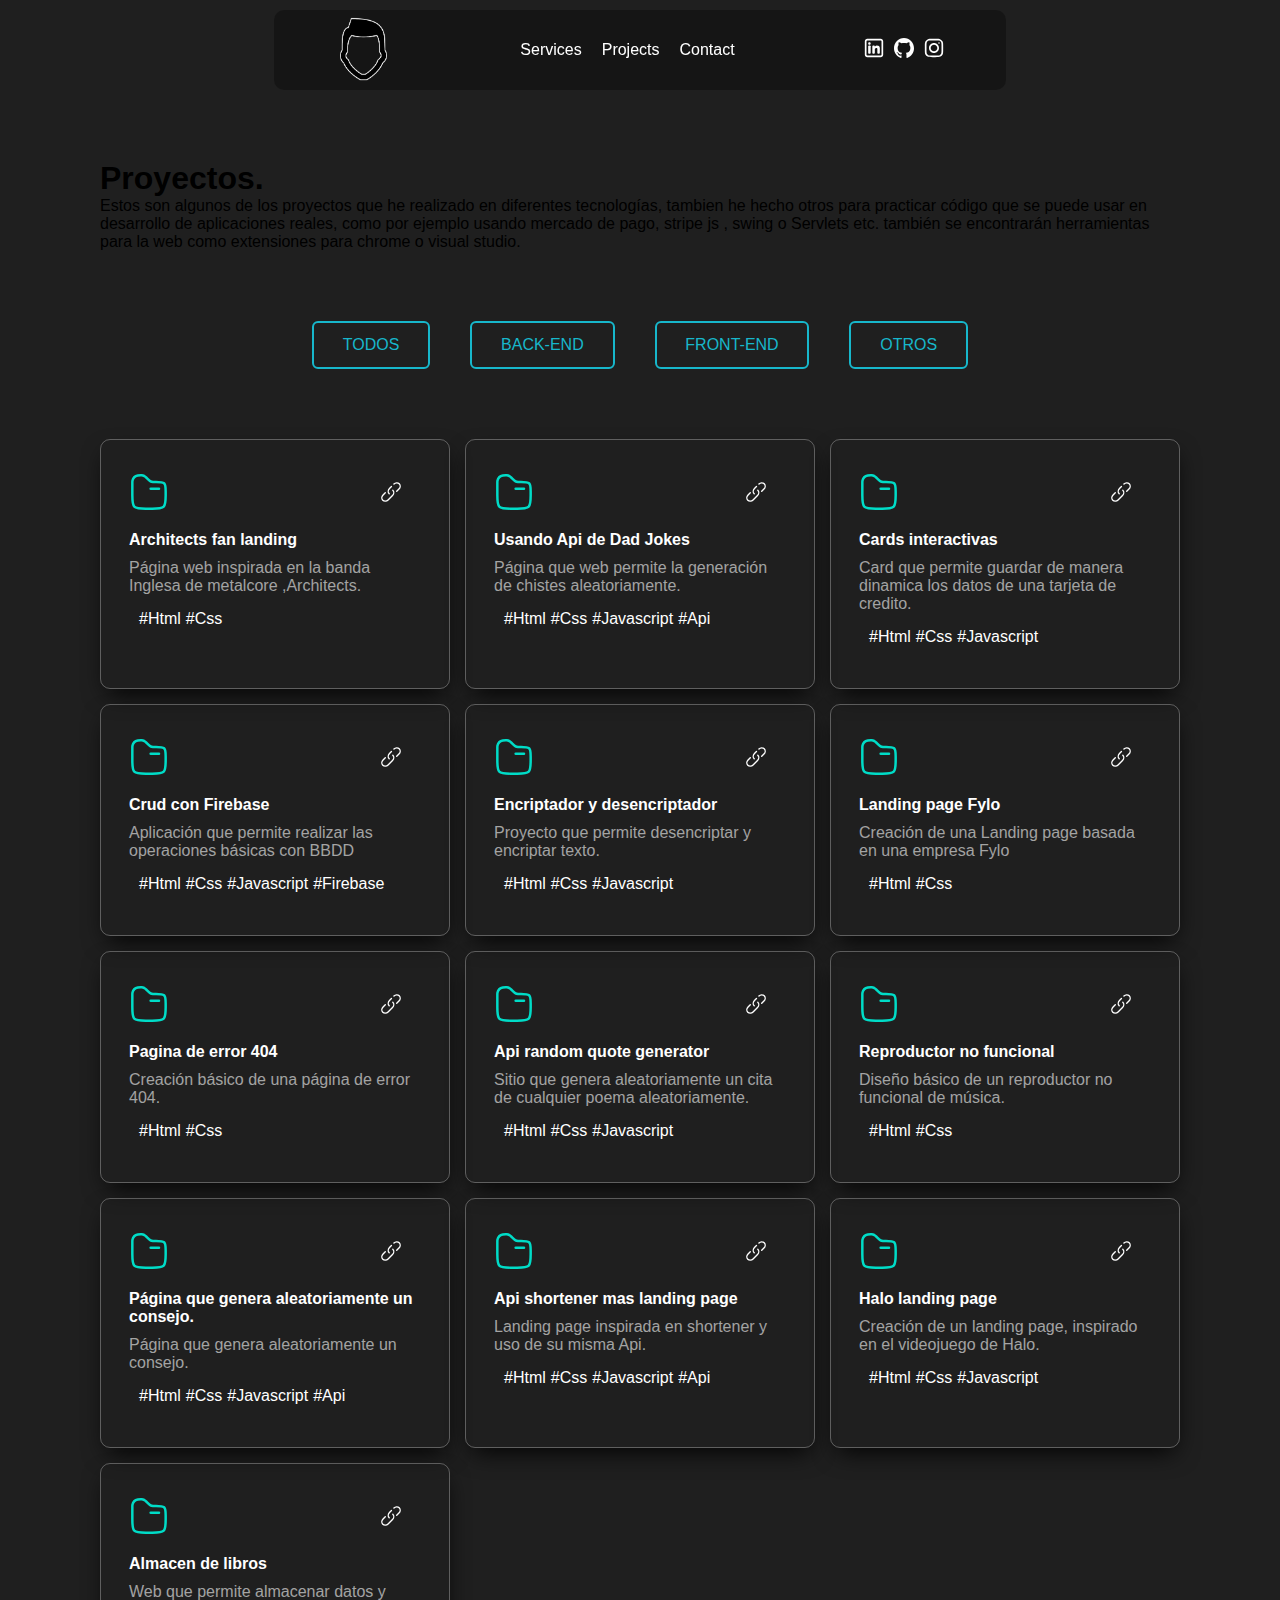
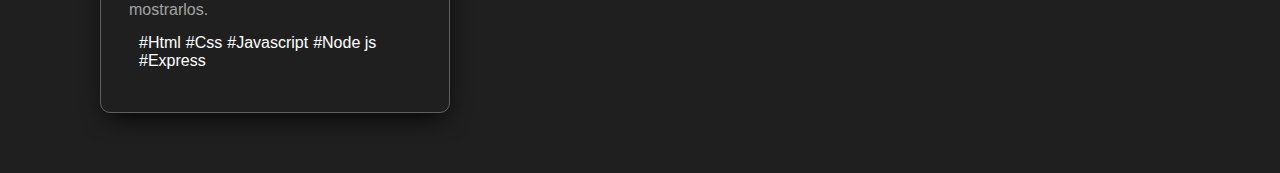
==== commit daeb08f6: "nw rls" ====
--- a/project.html
+++ b/project.html
@@ -8,154 +8,557 @@
     <link rel="preconnect" href="https://fonts.googleapis.com">
     <link rel="preconnect" href="https://fonts.gstatic.com" crossorigin>
     <link href="https://fonts.googleapis.com/css2?family=Lato:wght@300;400;900&display=swap" rel="stylesheet">
-    <link rel="stylesheet" href="/Assets/css/main.css">
     <link rel="stylesheet" href="https://cdnjs.cloudflare.com/ajax/libs/font-awesome/6.3.0/css/all.min.css" integrity="sha512-SzlrxWUlpfuzQ+pcUCosxcglQRNAq/DZjVsC0lE40xsADsfeQoEypE+enwcOiGjk/bSuGGKHEyjSoQ1zVisanQ==" crossorigin="anonymous" referrerpolicy="no-referrer" />
-    <link rel="stylesheet" href="/Assets/css/scrollbar.css">
     <link rel="stylesheet" href="https://cdnjs.cloudflare.com/ajax/libs/font-awesome/6.3.0/css/all.min.css" integrity="sha512-SzlrxWUlpfuzQ+pcUCosxcglQRNAq/DZjVsC0lE40xsADsfeQoEypE+enwcOiGjk/bSuGGKHEyjSoQ1zVisanQ==" crossorigin="anonymous" referrerpolicy="no-referrer" />
-    <link rel="stylesheet" href="/Assets/css/filter-items.css?">
-    <link rel="stylesheet" href="/Assets/css/preloader.css">
-    <link rel="stylesheet" href="/Assets/css/responsive/smartphones.css">
-    <link rel="stylesheet" href="/Assets/css/filter-items.css">
-    <link rel="stylesheet" href="./Assets/css/whiteMode.css">
+    <link rel="stylesheet" href="./css/main.css">
+    
     <title>Juma || Portafolio || Proyectos</title>
 
 
 </head>
 <body>
 
-    <div id="preloader">
-
-        <div class="custom-loader">
-            <div class="orbe" style="--index: 0"></div>
-            <div class="orbe" style="--index: 1"></div>
-            <div class="orbe" style="--index: 2"></div>
-            <div class="orbe" style="--index: 3"></div>
-            <div class="orbe" style="--index: 4"></div>
+   
+
+    <header data-aos="fade-up" >
+
+
+        <nav>
+
+
+            <a href="#Start">
+
+                <img class="icon-main-juma" src="./images/juma-bw.png" alt="juma.png">
+
+
+            </a>
+
+
+
+
+            <ul class="main-selection-nav">
+
+                <li>
+                    <a href="#services">Services</a>
+                </li>
+
+                <li>
+                    <a href="#projects">Projects</a>
+                </li>
+    
+                <li>
+                    <a href="#contact">Contact</a>
+                </li>
+    
+            </ul>
+    
+            <ul class="social-media-navbar">
+                <li>
+                    <a href=""><img src="./images/social-media/linkedin-bw.svg" alt="linkedin"></a>
+                </li>
+                <li>
+                    <a href=""><img src="./images/social-media/github-bw.svg" alt="github"></a>
+                </li>
+    
+                <li>
+                    <a href=""><img src="./images/social-media/instagram-bw.svg" alt="outlook"></a>
+                </li>
+            </ul>
+    
+    
+        </nav>
+
+   
+
+
+    </header>
+
+
+    
+
+
+
+
+    <span id="SkillsPro"></span>
+
+
+    <section class="projects" id="Proyectos" ">
+
+        <div class="projects-main" style="background-color: transparent;">
+
+            <h1 class="title-projects" >Proyectos.</h1>
+
+            <div class="about-projects-text">
+    
+                <!-- <img src="./Assets/images/70310-programming-concept-illustration(2).gif" alt=""> -->
+                <p>
+                    Estos son algunos de los proyectos que he realizado en diferentes tecnologías, tambien he hecho otros
+                    para practicar código que se puede usar en desarrollo de aplicaciones reales, como por ejemplo usando 
+                    mercado de pago, stripe js , swing o Servlets etc. también se encontrarán herramientas para  la web
+                    como extensiones para chrome o visual studio.
+                </p>
+    
+                
+            </div>
+    
+            <!-- <div class="bar-search">
+                <svg class="icon" aria-hidden="true" viewBox="0 0 24 24"><g><path d="M21.53 20.47l-3.66-3.66C19.195 15.24 20 13.214 20 11c0-4.97-4.03-9-9-9s-9 4.03-9 9 4.03 9 9 9c2.215 0 4.24-.804 5.808-2.13l3.66 3.66c.147.146.34.22.53.22s.385-.073.53-.22c.295-.293.295-.767.002-1.06zM3.5 11c0-4.135 3.365-7.5 7.5-7.5s7.5 3.365 7.5 7.5-3.365 7.5-7.5 7.5-7.5-3.365-7.5-7.5z"></path></g></svg>
+                <input placeholder="Search" type="search" class="input">
+              </div> -->
+    
+            <div class="container-category">
+    
+                <label class="list-category"   data-filter="TODOS">Todos</label>
+    
+                <label class="list-category"   data-filter="BACK">Back-End</label>
+    
+                <label class="list-category"   data-filter="FRONT">Front-End</label>
+    
+                <label class="list-category"   data-filter="OTROS">Otros</label>
+            </div>
+    
+            <ul class="project-list">
+                <li class="project-item FRONT" data-category="FRONT">
+                    <div class="project-inner">
+                        <div class="project-elements">
+                            <div class="folder">
+                                <a href=""><img src="./images/folder-svgrepo-com (1).svg" alt=""></a>
+                            </div>
+                            <div class="link-project">
+                                <a href=""><img src="./images/link-svgrepo-com.svg" alt=""></a>
+                            </div>
+                        </div>
+                        <div class="project-title">
+                            <h4>Architects fan landing</h4>
+                        </div>
+                        <div class="project-description">
+                            <p>Página web inspirada en la banda Inglesa de metalcore ,Architects.</p>
+                        </div>
+                        <footer>
+                            <ul class="list-tech">
+                                <li>#Html</li>
+                                <li>#Css</li>
+                            </ul>
+                        </footer>
+    
+                    </div>
+                </li>
+    
+    
+                <li class="project-item BACK" data-category="BACK">
+                    <div class="project-inner">
+                        <div class="project-elements">
+                            <div class="folder">
+                                <a href=""><img src="./images/folder-svgrepo-com (1).svg" alt=""></a>
+                            </div>
+                            <div class="link-project">
+                                <a href=""><img src="./images/link-svgrepo-com.svg" alt=""></a>
+                            </div>
+                        </div>
+                        <div class="project-title">
+                            <h4>Usando Api de Dad Jokes</h4>
+                        </div>
+                        <div class="project-description">
+                            <p>Página que web permite la generación de chistes aleatoriamente.</p>
+                        </div>
+                        <footer>
+                            <ul class="list-tech">
+                                <li>#Html</li>
+                                <li>#Css</li>
+                                <li>#Javascript</li>
+                                <li>#Api</li>
+                            </ul>
+                        </footer>
+    
+                    </div>
+                </li>
+    
+    
+                <li class="project-item FRONT" data-category="FRONT">
+                    <div class="project-inner">
+                        <div class="project-elements">
+                            <div class="folder">
+                                <a href=""><img src="./images/folder-svgrepo-com (1).svg" alt=""></a>
+                            </div>
+                            <div class="link-project">
+                                <a href=""><img src="./images/link-svgrepo-com.svg" alt=""></a>
+                            </div>
+                        </div>
+                        <div class="project-title">
+                            <h4>Cards interactivas</h4>
+                        </div>
+                        <div class="project-description">
+                            <p>Card que permite guardar de manera dinamica los datos de una tarjeta de credito.</p>
+                        </div>
+                        <footer>
+                            <ul class="list-tech">
+                                <li>#Html</li>
+                                <li>#Css</li>
+                                <li>#Javascript</li>
+                            </ul>
+                        </footer>
+    
+                    </div>
+                </li>
+    
+    
+    
+                <li class="project-item BACK" data-category="BACK">
+                    <div class="project-inner">
+                        <div class="project-elements">
+                            <div class="folder">
+                                <a href=""><img src="./images/folder-svgrepo-com (1).svg" alt=""></a>
+                            </div>
+                            <div class="link-project">
+                                <a href=""><img src="./images/link-svgrepo-com.svg" alt=""></a>
+                            </div>
+                        </div>
+                        <div class="project-title">
+                            <h4>Crud con Firebase</h4>
+                        </div>
+                        <div class="project-description">
+                            <p>Aplicación que permite realizar las operaciones básicas con BBDD</p>
+                        </div>
+                        <footer>
+                            <ul class="list-tech">
+                                <li>#Html</li>
+                                <li>#Css</li>
+                                <li>#Javascript</li>
+                                <li>#Firebase</li>
+                            </ul>
+                        </footer>
+    
+                    </div>
+                </li>
+    
+    
+                <li class="project-item FRONT" data-category="FRONT">
+                    <div class="project-inner">
+                        <div class="project-elements">
+                            <div class="folder">
+                                <a href=""><img src="./images/folder-svgrepo-com (1).svg" alt=""></a>
+                            </div>
+                            <div class="link-project">
+                                <a href=""><img src="./images/link-svgrepo-com.svg" alt=""></a>
+                            </div>
+                        </div>
+                        <div class="project-title">
+                            <h4>Encriptador y desencriptador</h4>
+                        </div>
+                        <div class="project-description">
+                            <p>Proyecto que permite desencriptar y encriptar texto.</p>
+                        </div>
+                        <footer>
+                            <ul class="list-tech">
+                                <li>#Html</li>
+                                <li>#Css</li>
+                                <li>#Javascript</li>
+                            </ul>
+                        </footer>
+    
+                    </div>
+                </li>
+    
+    
+    
+                <li class="project-item FRONT" data-category="FRONT">
+                    <div class="project-inner">
+                        <div class="project-elements">
+                            <div class="folder">
+                                <a href=""><img src="./images/folder-svgrepo-com (1).svg" alt=""></a>
+                            </div>
+                            <div class="link-project">
+                                <a href=""><img src="./images/link-svgrepo-com.svg" alt=""></a>
+                            </div>
+                        </div>
+                        <div class="project-title">
+                            <h4>Landing page Fylo</h4>
+                        </div>
+                        <div class="project-description">
+                            <p>Creación de una Landing page basada en una empresa Fylo</p>
+                        </div>
+                        <footer>
+                            <ul class="list-tech">
+                                <li>#Html</li>
+                                <li>#Css</li>
+                            </ul>
+                        </footer>
+    
+                    </div>
+                </li>
+    
+                <li class="project-item FRONT" data-category="FRONT">
+                    <div class="project-inner">
+                        <div class="project-elements">
+                            <div class="folder">
+                                <a href=""><img src="./images/folder-svgrepo-com (1).svg" alt=""></a>
+                            </div>
+                            <div class="link-project">
+                                <a href=""><img src="./images/link-svgrepo-com.svg" alt=""></a>
+                            </div>
+                        </div>
+                        <div class="project-title">
+                            <h4>Pagina de error 404</h4>
+                        </div>
+                        <div class="project-description">
+                            <p>Creación básico de una página de error 404.</p>
+                        </div>
+                        <footer>
+                            <ul class="list-tech">
+                                <li>#Html</li>
+                                <li>#Css</li>
+                            </ul>
+                        </footer>
+    
+                    </div>
+                </li>
+    
+    
+                <li class="project-item BACK" data-category="BACK">
+                    <div class="project-inner">
+                        <div class="project-elements">
+                            <div class="folder">
+                                <a href=""><img src="./images/folder-svgrepo-com (1).svg" alt=""></a>
+                            </div>
+                            <div class="link-project">
+                                <a href=""><img src="./images/link-svgrepo-com.svg" alt=""></a>
+                            </div>
+                        </div>
+                        <div class="project-title">
+                            <h4>Api random quote generator</h4>
+                        </div>
+                        <div class="project-description">
+                            <p>Sitio que genera aleatoriamente un cita de cualquier poema aleatoriamente.</p>
+                        </div>
+                        <footer>
+                            <ul class="list-tech">
+                                <li>#Html</li>
+                                <li>#Css</li>
+                                <li>#Javascript</li>
+                            </ul>
+                        </footer>
+    
+                    </div>
+                </li>
+    
+    
+    
+                <li class="project-item FRONT" data-category="FRONT">
+                    <div class="project-inner">
+                        <div class="project-elements">
+                            <div class="folder">
+                                <a href=""><img src="./images/folder-svgrepo-com (1).svg" alt=""></a>
+                            </div>
+                            <div class="link-project">
+                                <a href=""><img src="./images/link-svgrepo-com.svg" alt=""></a>
+                            </div>
+                        </div>
+                        <div class="project-title">
+                            <h4>Reproductor no funcional</h4>
+                        </div>
+                        <div class="project-description">
+                            <p>Diseño básico de un reproductor no funcional de música.</p>
+                        </div>
+                        <footer>
+                            <ul class="list-tech">
+                                <li>#Html</li>
+                                <li>#Css</li>
+                            </ul>
+                        </footer>
+    
+                    </div>
+                </li>
+
+
+
+                <li class="project-item FRONT" data-category="FRONT">
+                    <div class="project-inner">
+                        <div class="project-elements">
+                            <div class="folder">
+                                <a href=""><img src="./images/folder-svgrepo-com (1).svg" alt=""></a>
+                            </div>
+                            <div class="link-project">
+                                <a href=""><img src="./images/link-svgrepo-com.svg" alt=""></a>
+                            </div>
+                        </div>
+                        <div class="project-title">
+                            <h4>Página que genera aleatoriamente un consejo.</h4>
+                        </div>
+                        <div class="project-description">
+                            <p>Página que genera aleatoriamente un consejo.</p>
+                        </div>
+                        <footer>
+                            <ul class="list-tech">
+                                <li>#Html</li>
+                                <li>#Css</li>
+                                <li>#Javascript</li>
+                                <li>#Api</li>
+                            </ul>
+                        </footer>
+    
+                    </div>
+                </li>
+    
+    
+                <li class="project-item FRONT" data-category="FRONT">
+                    <div class="project-inner">
+                        <div class="project-elements">
+                            <div class="folder">
+                                <a href=""><img src="./images/folder-svgrepo-com (1).svg" alt=""></a>
+                            </div>
+                            <div class="link-project">
+                                <a href=""><img src="./images/link-svgrepo-com.svg" alt=""></a>
+                            </div>
+                        </div>
+                        <div class="project-title">
+                            <h4>Api shortener mas landing page</h4>
+                        </div>
+                        <div class="project-description">
+                            <p>Landing page inspirada en shortener y uso de su misma Api.</p>
+                        </div>
+                        <footer>
+                            <ul class="list-tech">
+                                <li>#Html</li>
+                                <li>#Css</li>
+                                <li>#Javascript</li>
+                                <li>#Api</li>
+                            </ul>
+                        </footer>
+    
+                    </div>
+                </li>
+    
+    
+    
+                <li class="project-item">
+                    <div class="project-inner">
+                        <div class="project-elements">
+                            <div class="folder">
+                                <a href=""><img src="./images/folder-svgrepo-com (1).svg" alt=""></a>
+                            </div>
+                            <div class="link-project">
+                                <a href=""><img src="./images/link-svgrepo-com.svg" alt=""></a>
+                            </div>
+                        </div>
+                        <div class="project-title">
+                            <h4>Halo landing page</h4>
+                        </div>
+                        <div class="project-description">
+                            <p>Creación de un landing page, inspirado en el videojuego de Halo.</p>
+                        </div>
+                        <footer>
+                            <ul class="list-tech">
+                                <li>#Html</li>
+                                <li>#Css</li>
+                                <li>#Javascript</li>
+                        </footer>
+    
+                    </div>
+                </li>
+
+
+
+                
+                <li class="project-item">
+                    <div class="project-inner">
+                        <div class="project-elements">
+                            <div class="folder">
+                                <a href=""><img src="./images/folder-svgrepo-com (1).svg" alt=""></a>
+                            </div>
+                            <div class="link-project">
+                                <a href=""><img src="./images/link-svgrepo-com.svg" alt=""></a>
+                            </div>
+                        </div>
+                        <div class="project-title">
+                            <h4>Almacen de libros</h4>
+                        </div>
+                        <div class="project-description">
+                            <p>Web que permite almacenar datos y mostrarlos.</p>
+                        </div>
+                        <footer>
+                            <ul class="list-tech">
+                                <li>#Html</li>
+                                <li>#Css</li>
+                                <li>#Javascript</li>
+                                <li>#Node js</li>
+                                <li>#Express</li>
+
+                            </ul>
+                        </footer>
+    
+                    </div>
+                </li>
+    
+
+
+
+<!--                 
+                <li class="project-item">
+                    <div class="project-inner">
+                        <div class="project-elements">
+                            <div class="folder">
+                                <a href=""><img src="./images/folder-svgrepo-com (1).svg" alt=""></a>
+                            </div>
+                            <div class="link-project">
+                                <a href=""><img src="./images/link-svgrepo-com.svg" alt=""></a>
+                            </div>
+                        </div>
+                        <div class="project-title">
+                            <h4>titulo del proyecto</h4>
+                        </div>
+                        <div class="project-description">
+                            <p>Lorem ipsum dolor sit amet consectetur adipisicing elit. Ducimus, quasi atque eveniet adipisci provident alias voluptas porro inventor</p>
+                        </div>
+                        <footer>
+                            <ul class="list-tech">
+                                <li>1 herramienta</li>
+                                <li>1 herramienta</li>
+                                <li>1 herramienta</li>
+                                <li>1 herramienta</li>
+                            </ul>
+                        </footer>
+    
+                    </div>
+                </li>
+     -->
+
+
+
+                
+             
+    
+
         </div>
 
-    </div>  
-
-    <div class="chevron-up-container" id="chevron-up">
-        <div class="chevron-button">
-            <i class="fa-solid fa-chevron-up" style="color:white ;"></i>
-        </div>
-    </div>
-
-    <div class="progress-bar">
-        <div id="progress" class="progress"></div>
-    </div>
-
-
-    <span id="Inicio"></span>
-    <header>
-   
-
-        <nav id="navbar" class="navbar" >
-
-
-
-            <a href="./index.html#Inicio" > <img class="logo__navbar" src="./Assets/images/juma.png" alt="" > </a>
+       
+
+           
+
+         
+        </ul>
+    
+
+ 
+        <!-- <div class="container-projects-main" >
+
 
             
 
-            <ul class="list__navbar" id="list__navbar">
-                <li>
-                    <a href="/index.html" > <i style="margin-right: 9px;" class="fa-solid fa-person "> </i> Acerca de</a>
-                </li>
-<!-- 
-                <li >
-                    <a href="#SkillsPro" >Habilidades</a>
-                </li> -->
-
-
-                <li >
-                    <a href="./index.html#Contacto">  <i style="margin-right: 9px;" class="fa-solid fa-phone-volume"></i> Contacto</a>
-                </li>
-
-                <li>
-                    <!-- <button id="bMode"> whiteMode</button> -->
-
-                    <div>
-                        <input type="checkbox" class="checkbox" id="checkbox">
-                        <label for="checkbox" class="checkbox-label">
-                            <i class="fas fa-moon"></i>
-                            <i class="fas fa-sun"></i>
-                          <span class="ball"></span>
-                        </label>
-                      </div>
-                </li>
-            </ul>
-
-
-            <div class="container_ham">
-
-                <i id="btn_responsive" class="fa-solid fa-bars fa-2xl "></i>
-
-            </div>
-
-        </nav>
-
-
-    </header>
-
-
-
-
-    <span id="SkillsPro"></span>
-
-
-    <section class="container-projects" id="Proyectos">
-
-        <h1 class="title-projects" >Proyectos.</h1>
-
-        <div class="about-projects-text">
-
-            <!-- <img src="./Assets/images/70310-programming-concept-illustration(2).gif" alt=""> -->
-            <p>
-                Estos son algunos de los proyectos que he realizado en diferentes tecnologías, tambien he hecho otros
-                para practicar código que se puede usar en desarrollo de aplicaciones reales, como por ejemplo usando 
-                mercado de pago, stripe js , swing o Servlets etc. también se encontrarán herramientas para  la web
-                como extensiones para chrome o visual studio.
-            </p>
-
             
-        </div>
-
-        <!-- <div class="bar-search">
-            <svg class="icon" aria-hidden="true" viewBox="0 0 24 24"><g><path d="M21.53 20.47l-3.66-3.66C19.195 15.24 20 13.214 20 11c0-4.97-4.03-9-9-9s-9 4.03-9 9 4.03 9 9 9c2.215 0 4.24-.804 5.808-2.13l3.66 3.66c.147.146.34.22.53.22s.385-.073.53-.22c.295-.293.295-.767.002-1.06zM3.5 11c0-4.135 3.365-7.5 7.5-7.5s7.5 3.365 7.5 7.5-3.365 7.5-7.5 7.5-7.5-3.365-7.5-7.5z"></path></g></svg>
-            <input placeholder="Search" type="search" class="input">
-          </div> -->
-
-        <div class="container-category">
-
-            <label class="list-category"   data-filter="TODOS">Todos</label>
-
-            <label class="list-category"   data-filter="BACK">Back-End</label>
-
-            <label class="list-category"   data-filter="FRONT">Front-End</label>
-
-            <label class="list-category"   data-filter="OTROS">Otros</label>
-        </div>
-    
-
- 
-        <div class="container-projects-main" >
-
-
-            <!-- <div class="item-project" data-category="FRONT" >
-                
-                <img src="./Assets/images/projects/Api-dad-Jokes.PNG" alt="">
+
+            <div class="item-project FRONT" data-category="FRONT">
+                
+                <img src="./Assets/images/projects/random-api.PNG" alt="">
 
                 <div class="container-item-body">
-
+                    
                     <div class="item-body">
 
-                        <h1>Usando Api de Dad Jokes</h1>
-    
-                        <p>
-                            Página que web permite la generación de chistes aleatoriamente.
-                        </p>
-
+                        <h1>Random user api</h1>
+
+                        <p>Página que perimite la creación de manera aleatoria de usuario de internet</p>
+
+                        
                         <h2>Tecnologías</h2>
         
                         <div class="etiquetas-tect">
@@ -165,66 +568,34 @@
                             <span>Js</span>
                             <span>Api</span>
         
-                            <a href="https://github.com/Yormenxx/DAD-JOKES-API" target="_blank" >Github</a>
-                            <a href="" target="" class="demo" style="pointer-events: none; ">Demo</a>
-                        </div>
-    
-    
+                            <a href="https://github.com/Yormenxx/RANDOM-USER-API" target="_blank">Github</a>
+                            <a href="" target="_blank" class="demo">Demo</a>
+                        </div>
+
+
+
                     </div>
                 </div>
 
 
-
-
-                
-            </div> -->
-
-
-            <!-- <div class="item-project FRONT" data-category="FRONT" >
-                
-                <img src="./Assets/images/projects/Architect-landing.PNG" alt="">
+                
+            </div>
+
+            
+
+            <div class="item-project FRONT" data-category="FRONT">
+                
+                <img src="./Assets/images/projects/slider-autos.PNG" alt="">
 
                 <div class="container-item-body">
-
+                    
                     <div class="item-body">
 
-                        <h1>Architects fan landing</h1>
-
-                        <p>Página web inspirada en la banda Inglesa de metalcore ,Architects.</p>
-
-                        <h2>Tecnologías</h2>
-        
-                        <div class="etiquetas-tect">
-        
-                            <span>Html</span>
-                            <span>Css</span>
-        
-                            <a href="https://github.com/Yormenxx/ARCHITECTS--FAN-PAGE" target="_blank">Github</a>
-                            <a href="https://yormenxx.github.io/ARCHITECTS--FAN-PAGE/" target="_blank" class="demo">Demo</a>
-        
-                        </div>
+                        <h1>Slider cars</h1>
+
+                        <p>Practicando el Slide manual de un sitio.</p>
+
                         
-
-                    </div>
-                </div>
-
-
-            </div> -->
-
-
-
-            <!-- <div class="item-project FRONT" data-category="FRONT" >
-                
-                <img src="./Assets/images/projects/card-interactiva.PNG" alt="">
-
-                <div class="container-item-body">
-
-                    <div class="item-body">
-
-                        <h1>Cards interactivas</h1>
-
-                        <p>Card que permite guardar de manera dinamica los datos de una tarjeta de credito.</p>
-
                         <h2>Tecnologías</h2>
         
                         <div class="etiquetas-tect">
@@ -232,543 +603,6 @@
                             <span>Html</span>
                             <span>Css</span>
                             <span>Js</span>
-                            <a href="https://github.com/Yormenxx/INTERACTIVE-CARDS" target="_blank">Github</a>
-                            <a href="https://yormenxx.github.io/INTERACTIVE-CARDS/" target="_blank" class="demo">Demo</a>
-                        </div>
-
-
-                        
-
-                    </div>
-                </div>
-
-
-                
-            </div> -->
-
-
-
-<!-- 
-            <div class="item-project BACK" data-category="BACK" >
-                
-                <img src="./Assets/images/projects/Crud-firebase.PNG" alt="">
-
-                <div class="container-item-body">
-                    
-                    <div class="item-body">
-
-                        <h1>Crud con Firebase</h1>
-
-                        <p>Aplicación que permite realizar las operaciones básicas con BBDD</p>
-
-                        <h2>Tecnologías</h2>
-        
-                        <div class="etiquetas-tect">
-        
-                            <span>Html</span>
-                            <span>Css</span>
-                            <span>Js</span>
-                            <span>Firebase</span>
-                            <a href="https://github.com/Yormenxx/CRUD-FIREBASE" target="_blank">Github</a>
-                            <a href="" target="_blank" class="demo" style="pointer-events: none;">Demo</a>
-                        </div>
-                        
-
-
-                       
-
-                    </div>
-                </div>
-
-
-            </div> -->
-
-
-<!-- 
-
-            <div class="item-project FRONT" data-category="FRONT" >
-                
-                <img src="./Assets/images/projects/Encriptador.PNG" alt="">
-
-
-                <div class="container-item-body">
-                    
-                    <div class="item-body">
-
-                        <h1>Encriptador y desencriptador</h1>
-
-                        <p>Proyecto que permite desencriptar y encriptar texto.</p>
-
-
-                        <h2>Tecnologías</h2>
-        
-                        <div class="etiquetas-tect">
-        
-                            <span>Html</span>
-                            <span>Css</span>
-                            <span>Js</span>
-                            <a href="https://github.com/Yormenxx/ENCRIPTADOR-TEXTO" target="_blank">Github</a>
-                            <a href="https://yormenxx.github.io/ENCRIPTADOR-TEXTO/" target="_blank" class="demo">Demo</a>
-                        </div>
-
-
-
-
-                    </div>
-                </div>
-
-
-                
-            </div> -->
-
-
-            <!-- <div class="item-project FRONT" data-category="FRONT" >
-                
-                <img src="./Assets/images/projects/error-404.PNG" alt="">
-
-                <div class="container-item-body">
-
-                    
-                    
-                    <div class="item-body">
-
-                        <h1>Pagina de error 404</h1>
-
-                        <p>Creación básico de una página de error 404.</p>
-
-                        <h2>Tecnologías</h2>
-        
-                        <div class="etiquetas-tect">
-        
-                            <span>Html</span>
-                            <span>Css</span>
-        
-                            <a href="">Github</a>
-                            <a href="" target="_blank" class="demo">Demo</a>
-                            
-                        </div>
-
-
-                   
-
-                    </div>
-                </div>
-
-
-                
-            </div> -->
-
-            <!-- <div class="item-project FRONT" data-category="FRONT" >
-                
-                <img src="./Assets/images/projects/Fylo-landing.PNG" alt="">
-
-                <div class="container-item-body">
-                    
-                    <div class="item-body">
-
-                        <h1>Landing page Fylo</h1>
-
-                        <p>Creación de una Lnading page basada en una empresa Fylo</p>
-
-                        <h2>Tecnologías</h2>
-        
-                        <div class="etiquetas-tect">
-        
-                            <span>Html</span>
-                            <span>Css</span>
-                            <span>Js</span>
-                            <a href="https://github.com/Yormenxx/FLYO-LANDING-PAGE" target="_blank">Github</a>
-                            <a href="" target="_blank" class="demo">Demo</a>
-                        </div>
-
-                    </div>
-                </div>
-
-
-            </div> -->
-
-            <!-- <div class="item-project FRONT" data-category="FRONT" >
-                
-                <img src="./Assets/images/projects/random-quote.PNG" alt="">
-
-                <div class="container-item-body">
-                    
-                    <div class="item-body">
-
-                        <h1>Api random quote generator</h1>
-
-                        <p>Sitio que genera aleatoriamente un cita de cualquier poema aleatoriamente.</p>
-
-                        <h2>Tecnologías</h2>
-        
-                        <div class="etiquetas-tect">
-        
-                            <span>Html</span>
-                            <span>Css</span>
-                            <span>Js</span>
-        
-                            <a href="https://github.com/Yormenxx/RANDOM-QUOTE-GENERATOR-API" target="_blank">Github</a>
-                            <a href="https://yormenxx.github.io/RANDOM-QUOTE-GENERATOR-API/" target="_blank" class="demo">Demo</a>
-                        </div>
-
-
-                  
-
-                    </div>
-                </div>
-
-
-                
-            </div> -->
-<!-- 
-            <div class="item-project FRONT" data-category="FRONT" >
-                
-                <img src="./Assets/images/projects/reproductor-nofuncional.PNG" alt="">
-
-
-                <div class="container-item-body">
-                    
-                    <div class="item-body">
-
-                        <h1>Reproductor no funcional</h1>
-
-                        <p>Diseño básico de un reproductor no funcional de música.</p>
-
-                        <h2>Tecnologías</h2>
-        
-                        <div class="etiquetas-tect">
-        
-                            <span>Html</span>
-                            <span>Css</span>
-        
-                            <a href="https://github.com/Yormenxx/BASIC-REPRODUCTO-DE-M-SICA" target="_blank">Github</a>
-                            <a href="" target="_blank" class="demo">Demo</a>
-                          
-                        </div>
-
-
-                       
-
-                    </div>
-                </div>
-
-
-                
-            </div> -->
-
-            <!-- <div class="item-project FRONT" data-category="FRONT">
-                
-                <img src="./Assets/images/projects/Url-api-landing.PNG" alt="">
-
-
-                <div class="container-item-body">
-                    
-                    <div class="item-body">
-
-                        <h1>Api shortener mas landing page</h1>
-
-                        <p>Landing page inspirada en shortener y uso de su misma Api</p>
-
-                        <h2>Tecnologías</h2>
-        
-                        <div class="etiquetas-tect">
-        
-                            <span>Html</span>
-                            <span>Css</span>
-                            <span>Js</span>
-                            <span>Api</span>
-        
-                            <a href="https://github.com/Yormenxx/SHORTLY-PAGE-API" target="_blank">Github</a>
-                            <a href="https://yormenxx.github.io/SHORTLY-PAGE-API/" target="_blank" class="demo">Demo</a>
-                        </div>
-
-
-                     
-
-                    </div>
-                </div>
-
-
-                
-            </div> -->
-
-<!-- 
-            <div class="item-project FRONT" data-category="FRONT">
-                
-                <img src="./Assets/images/projects/advice-api.PNG" alt="">
-
-                <div class="container-item-body">
-                    
-                    <div class="item-body">
-
-                        
-                        <h1>Advice api</h1>
-
-                        <p>Página que genera aleatoriamente un consejo.</p>
-
-                        <h2>Tecnologías</h2>
-
-                        <div class="etiquetas-tect">
-
-                            <span>Html</span>
-                            <span>Css</span>
-                                <span>Js</span>
-                            <span>Api</span>
-
-                            <a href="https://github.com/Yormenxx/ADVICE-GENERATOR-API" target="_blank">Github</a>
-                            <a href="" target="_blank" class="demo">Demo</a>
-                         </div>
-
-
-               
-
-                    </div>
-                </div>
-
-                
-            </div> -->
-<!-- 
-
-            <div class="item-project FRONT" data-category="FRONT">
-                
-                <img src="./Assets/images/projects/basic-login.PNG" alt="">
-
-                <div class="container-item-body">
-                    
-                    <div class="item-body">
-
-                        <h1>Basic login</h1>
-
-                        <p>Diseño básico de un login de usuario.</p>
-
-                        
-                        <h2>Tecnologías</h2>
-        
-                        <div class="etiquetas-tect">
-        
-                            <span>Html</span>
-        
-                            <span>Css</span>
-        
-                            <a href="https://github.com/Yormenxx/BASIC-LOGIN" target="_blank">Github</a>
-                            <a href="" target="_blank" class="demo">Demo</a>
-                           
-                        </div>
-
-
-
-                    </div>
-                </div>
-
-
-                
-            </div> -->
-
-            
-
-            <!-- <div class="item-project FRONT" data-category="FRONT">
-                
-                <img src="./Assets/images/projects/calculadora.PNG" alt="">
-
-                <div class="container-item-body">
-                    
-                    <div class="item-body">
-
-                        <h1>Calculadora</h1>
-
-                        <p>Creación de una calculadora básica que permite cambiar de color.</p>
-
-                        <h2>Tecnologías</h2>
-        
-                        <div class="etiquetas-tect">
-        
-                            <span>Html</span>
-                            <span>Css</span>
-                            <span>Js</span>
-        
-                            <a href="https://github.com/Yormenxx/CALCULATOR-JS" target="_blank">Github</a>
-                            <a href="" target="_blank" class="demo">Demo</a>
-                        </div>
-                        
-
-
-             
-
-                    </div>
-                </div>
-
-
-            </div> -->
-
-
-            
-<!-- 
-            <div class="item-project FRONT" data-category="FRONT">
-                
-                <img src="./Assets/images/projects/easybank-landing.PNG" alt="">
-
-                <div class="container-item-body">
-                    
-                    <div class="item-body">
-
-                        <h1>Easy bank landing</h1>
-
-                        <p>Landing page teniendo como referencia Easy bank.</p>
-
-                        <h2>Tecnologías</h2>
-        
-                        <div class="etiquetas-tect">
-        
-                            <span>Html</span>
-                            <span>Css</span>
-                            <span>Js</span>
-        
-                            <a href="https://github.com/Yormenxx/EASYBANK-LANDING-PAGE" target="_blank">Github</a>
-                            <a href="" target="_blank" class="demo">Demo</a>
-                        </div>
-
-
-                      
-
-                    </div>
-                </div>
-
-
-                
-            </div> -->
-
-            
-
-            <!-- <div class="item-project FRONT" data-category="FRONT">
-                
-                <img src="./Assets/images/projects/ecommerce-nofunctional.PNG" alt="">
-
-
-                <div class="container-item-body">
-                    
-                    <div class="item-body">
-
-                        <h1>Ecommerce no functional</h1>
-
-                        <p>Creación de una ecommerce no funcional de videojuegos.</p>
-
-                        <h2>Tecnologías</h2>
-        
-                        <div class="etiquetas-tect">
-        
-                            <span>Html</span>
-                            <span>Css</span>
-                            <span>Js</span>
-        
-                            <a href="https://github.com/Yormenxx/NO-FUNCTIONAL-ECOMMERCE" target="_blank">Github</a>
-                            <a href="" target="_blank" class="demo">Demo</a>
-                        </div>
-
-
-                       
-
-                    </div>
-                </div>
-
-
-                
-            </div> -->
-
-            
-
-            <!-- <div class="item-project FRONT" data-category="FRONT">
-                
-                <img src="./Assets/images/projects/fan-halo-web.PNG" alt="">
-
-                <div class="container-item-body">
-                    
-                    <div class="item-body">
-
-                        <h1>Halo landing page</h1>
-
-                        <p>Creación de un landing page, inspirado en el videojuego de Halo.</p>
-
-                        <h2>Tecnologías</h2>
-        
-                        <div class="etiquetas-tect">
-        
-                            <span>Html</span>
-                            <span>Css</span>
-                            <span>Js</span>
-        
-                            <a href="https://github.com/Yormenxx/FAN-HALO-WEB" target="_blank">Github</a>
-                            <a href="https://yormenxx.github.io/FAN-HALO-WEB/" target="_blank" class="demo">Demo</a>
-                        </div>
-
-
-                       
-
-                    </div>
-                </div>
-
-
-                
-            </div> -->
-
-            
-
-            <div class="item-project FRONT" data-category="FRONT">
-                
-                <img src="./Assets/images/projects/random-api.PNG" alt="">
-
-                <div class="container-item-body">
-                    
-                    <div class="item-body">
-
-                        <h1>Random user api</h1>
-
-                        <p>Página que perimite la creación de manera aleatoria de usuario de internet</p>
-
-                        
-                        <h2>Tecnologías</h2>
-        
-                        <div class="etiquetas-tect">
-        
-                            <span>Html</span>
-                            <span>Css</span>
-                            <span>Js</span>
-                            <span>Api</span>
-        
-                            <a href="https://github.com/Yormenxx/RANDOM-USER-API" target="_blank">Github</a>
-                            <a href="" target="_blank" class="demo">Demo</a>
-                        </div>
-
-
-
-                    </div>
-                </div>
-
-
-                
-            </div>
-
-            
-
-            <div class="item-project FRONT" data-category="FRONT">
-                
-                <img src="./Assets/images/projects/slider-autos.PNG" alt="">
-
-                <div class="container-item-body">
-                    
-                    <div class="item-body">
-
-                        <h1>Slider cars</h1>
-
-                        <p>Practicando el Slide manual de un sitio.</p>
-
-                        
-                        <h2>Tecnologías</h2>
-        
-                        <div class="etiquetas-tect">
-        
-                            <span>Html</span>
-                            <span>Css</span>
-                            <span>Js</span>
         
                             <a href="https://github.com/Yormenxx/CAR-SLIDER" target="_blank">Github</a>
                             <a href="" target="_blank" class="demo">Demo</a>
@@ -782,7 +616,7 @@
 
                 
             </div>
-<!-- 
+
             <div class="item-project BACK" data-category="BACK">
                 
                 <img src="./Assets/images/projects/Books-ne.png" alt="">
@@ -816,12 +650,12 @@
 
 
                 
-            </div> -->
-
-
-
-
-            <!-- <div class="item-project OTROS" data-category="OTROS">
+            </div> 
+
+
+
+
+             <div class="item-project OTROS" data-category="OTROS">
                 
                 <img src="./Assets/images/projects/Color-picker.png" alt="">
 
@@ -849,33 +683,19 @@
 
 
                     </div>
-                </div> -->
+                </div>
 
 
                 
             </div>
 
-        </div>
+        </div> -->
 
 
     </section>
 
 
-    <footer >
-
-
-        <h1 class="title-footer">Ejecuta tus conocimientos con la maestría del que sigue aprendiendo. </h1>
-
-        <p > Juan Ortiz © All Right Reserved</p>
-
-        <img src="./Assets/images/juma.png" alt="logo" >
-
-        <div class="container-final">
-            <p >Hecho con ❤ y ☕</p>
-        </div>
-    
-    </footer>
-
+  
 
     <script src="./Js/index.js"></script>
     <script src="./Js/projects.js"></script>
--- a/css/main.css
+++ b/css/main.css
@@ -0,0 +1,932 @@
+:root{
+    --mainColor: #63f7e1;
+    --white: #ffffff;
+    --blackColor:#0c0c0c;
+}
+
+
+*{
+    padding: 0;
+    margin: 0;
+    box-sizing: border-box;
+    font-family: 'Inter', sans-serif;
+}
+body{
+    background-color: #1f1f1f;
+   
+}
+
+/* progress bar */
+
+.progress-bar{
+    position: fixed;
+    top: 0;
+    width: 100%;
+    height: 5px;
+    z-index: 102;
+}
+
+.progress{
+    
+    width: 0%;
+    height: 100%;
+    background-image: linear-gradient(45deg, #17B7CB, rgb(255, 255, 255));
+}
+
+
+/* chevron up  */
+
+.chevron-up-container{
+    position: fixed;
+    display: flex;
+    justify-content: center;
+    align-items: center;
+    border-radius:100% ;
+    width:50px;
+    height: 50px;
+    background-color: #00ecb4;
+    bottom: 50px;
+    right: 100px;
+    z-index: 98;
+    transform: translateY(100px);
+    transition: 0.5s ease ;
+    cursor: pointer;
+}
+
+.chevron-up-container-on{
+    transform: translateY(0px);
+
+}
+
+header{
+    width: 100%;
+  
+    display: flex;
+    align-items: center;
+    justify-content: center;
+    padding: 10px 30px;
+    overflow: none;
+
+}
+/* ----------------------------------------------
+  Generated by AnimatiSS
+  Licensed under FreeBSD License
+  URL: https://xsgames.co/animatiss
+  Twitter: @xsgames_
+---------------------------------------------- */
+
+nav{
+
+    display: flex;
+    flex-wrap: wrap;
+    justify-content: space-around;
+    align-items: center;
+    width: 60%;
+    border-radius: 10px;
+    background-color: rgba(0, 0, 0, 0.3);
+    backdrop-filter: blur(44px);
+
+}
+
+.main-selection-nav{
+    list-style: none;
+    display: flex;
+    justify-content: space-around;
+}
+
+.main-selection-nav li{
+    margin: 0px 10px;
+}
+
+.main-selection-nav li a{
+    position: relative;
+    color: white;
+    text-decoration: none;
+}
+
+
+.main-selection-nav li a::after{
+    content: " ";
+    position: absolute;
+    background-color: var(--mainColor);
+    height: 2px;
+    width: 0;
+    left: 0;
+    bottom: -10px;
+    transition: 0.3s;
+    z-index: 101;
+}
+
+.main-selection-nav li a:hover::after{
+    width: 100%;
+    
+}
+
+.icon-main-juma{
+    width: 65px;
+}
+
+.social-media-navbar{
+    list-style: none;
+    display: flex;
+   
+}
+
+
+.social-media-navbar li a img{
+    transition: .3s;
+}
+
+.social-media-navbar:hover>:not(:hover){
+
+    opacity: .4;
+
+}
+
+
+.social-media-navbar li a img{
+    width: 20px;
+    margin: 0px 5px;
+}
+
+
+main{
+    width: 95%;
+    display: flex;
+    flex-wrap: wrap;
+    justify-content: center;
+    align-items: center;
+    padding: 2px;
+    margin: 20px auto  50px auto;
+
+
+
+}
+
+.container-main-items{
+    display: flex;
+    flex-wrap: wrap;
+    align-items: center;
+    justify-content: space-evenly;
+    width: 100%;
+    background-color: rgba(0, 0, 0, 0.404);
+    border-radius:15px;
+    -webkit-box-shadow: 1px 10px 25px -7px rgba(0,0,0,0.97);
+    -moz-box-shadow: 1px 10px 25px -7px rgba(0,0,0,0.97);
+    box-shadow: 1px 10px 25px -7px rgba(0,0,0,0.97);
+
+
+}
+.container-text-main{
+    color: white;
+    width: 40%;
+}
+
+.gif-main{
+    width: 500px;
+    overflow: hidden;
+}
+
+.about-section{
+    width: 100%;
+ 
+}
+
+
+
+
+.container-text-information{
+    width: 55%;
+}
+
+
+.text-blink{
+    font-size: 3rem;
+    font-weight: bold;
+    color: #00fb97;
+    animation: blink 2s linear infinite;
+}
+
+#typed{
+    /* background-image: linear-gradient(to right, #17b7cb, #00cacf, #00dcc7, #00ecb4, #00fb97);    background-clip: text;
+    -webkit-background-clip: text;
+    -webkit-text-fill-color: transparent;
+    -moz-text-fill-color: transparent; */
+    color: white;
+    font-size: 3rem;
+    font-weight: 800;
+    text-transform: uppercase;
+    overflow: hidden;
+    filter: drop-shadow(0px 0px 4px var(--mainColor));
+    
+}
+
+
+
+@keyframes blink{
+    0% {
+        opacity: 1;
+      }
+
+      50% {
+        opacity: 0;
+      }
+
+      100% {
+        opacity: 1;
+      }
+}
+
+/*SKILLS*/
+.about-me{
+ 
+    text-align: center;
+    padding: 20px 10% ;
+    font-size: 18px;
+    color: white;
+}
+.about-container h2{
+    text-align: center;
+    font-size: 5rem;
+    color: white;
+    /* background-image: linear-gradient(to right, #05ffde, #0dfbff, #00dcc7, #00ffc3, #00fb97);    background-clip: text; */
+    /* -webkit-background-clip: text;
+    -webkit-text-fill-color: transparent;
+    -moz-text-fill-color: transparent; */
+    margin: 0px 0px 20px 0px;
+    padding: 10px 0px;
+   
+    
+}
+
+/* .about-container h3{
+    text-align: center;
+    font-size: 3rem;
+    background-image: linear-gradient(to right, #05ffde, #0dfbff, #00dcc7, #00ffc3, #00fb97);    background-clip: text;
+    -webkit-background-clip: text;
+    -webkit-text-fill-color: transparent;
+    -moz-text-fill-color: transparent;
+    margin: 0px 0px 20px 0px;
+    padding: 10px 0px;
+    text-transform: uppercase;
+} */
+
+
+.about-container{
+	text-align: center;
+	h2{
+		color: #fff;
+		font-size: 92px;
+		text-transform: capitalize;
+		font-weight: 700;
+		background: linear-gradient(to right,#00ecb4 10%, #25abe8 50%, #ffffff 60%);
+		background-size: auto auto;
+		background-clip: border-box;
+		background-size: 200% auto;
+		color: #fff;
+		background-clip: text;
+		text-fill-color: transparent;
+		-webkit-background-clip: text;
+		-webkit-text-fill-color: transparent;
+		animation: textclip 2.5s linear infinite;
+		display: inline-block;
+	}
+}
+
+@keyframes textclip {
+	to {
+		background-position: 200% center;
+	}
+}
+
+.container-skills{
+    width: 100%;
+    display: flex;
+    flex-wrap: wrap;
+    justify-content:center;
+    align-items: center;
+    row-gap: 20px;
+    column-gap: 10px;
+    padding: 20px 30px;
+}
+
+.container-skills .item-main-skill{
+    display: flex;
+    width: 140px;
+    align-items:center ;
+    justify-content: flex-start;
+    border-radius: 10px;
+    background-color: rgba(255, 255, 255, 0.952);
+    box-shadow: 0 1px 3px #000000;
+    padding: 5px;
+    font-weight: bold;
+}
+
+
+.container-skills .item-main-skill img{
+    width: 25px;
+   
+}
+
+.container-skills .item-main-skill:nth-child(1),.item-main-skill:nth-child(10),.item-main-skill:nth-child(14){
+    background-color: #05ffde;
+}
+.container-skills .item-main-skill:nth-child(2),.item-main-skill:nth-child(5),.item-main-skill:nth-child(7),.item-main-skill:nth-child(15){
+    background-color: #7bffed;
+}
+.container-skills .item-main-skill:nth-child(3),.item-main-skill:nth-child(9),.item-main-skill:nth-child(12),.item-main-skill:nth-child(17){
+    background-color: yellow;
+}
+
+.container-skills .item-main-skill:nth-child(4),.item-main-skill:nth-child(6),.item-main-skill:nth-child(13){
+    background-color: burlywood;
+}
+
+.container--items-social{
+    display: flex;
+    flex-wrap: wrap;
+    row-gap: 10px;
+    justify-content: flex-start;
+    column-gap: 10px;
+   
+}
+
+.icon-information{
+    width: 30px;
+    display: flex;
+    align-self: center;
+}
+.a-information-item{
+    padding: 5px;
+    border-radius: 4px;
+    background-color: var(--blackColor);
+    transition: all 0.5s cubic-bezier(0.23, 1, 0.320, 1)
+}
+
+.a-information-item:hover{
+    transform: translateY(-5px);
+    transition: .2s;
+    background-color: white;
+
+}
+
+
+.buttons-containers{
+    width: 100%;
+    padding: 10px;
+    display: flex;
+    flex-wrap: wrap;
+    justify-content: flex-start;
+    align-items: center;
+    column-gap: 30px;
+    margin-top: 20px;
+}
+
+.contact{
+    background-color: #00ecb4;
+    padding: 10px 30px;
+    border-radius: 10px;
+    outline: none;
+    border: none;
+    font-size: 1.1rem;
+    font-weight: bold;
+    box-shadow: 0 2px 10px #00dcc7;
+    transition-property: all;
+    transition-timing-function: cubic-bezier(.4,0,.2,1);
+    transition-duration: .2s;
+
+}
+
+.download{
+    padding: 10px 30px;
+    border: 1px solid #00ecb4;
+    border-radius: 10px;
+    outline: none;
+    border: none;
+    font-size: 1.1rem;
+    font-weight: bold;
+    box-shadow: 0 2px 10px #00dcc7;
+    transition-property: all;
+    transition-timing-function: cubic-bezier(.4,0,.2,1);
+    transition-duration: .2s;
+}
+.contact:hover, .download:hover{
+    box-shadow: none;
+    cursor: pointer;
+}
+
+/*EDUCATION AND EXPERIENCE*/
+
+
+.container-edu{
+	width: 100%;
+	padding: 35px 10%;
+}
+.container{
+	padding-right: calc(10% - 30px);
+}
+section.row{
+	display: grid;
+	grid-template-columns: 1fr 1fr;
+	grid-column-gap: 20px;
+}
+.col header.title{
+	font-family: helvetica;
+	color: #00ecb4;
+	padding: 0px 0px 20px 30px;
+}
+.col .contents{
+	padding: 0px 30px;
+	border-left: 2px solid #bababa;
+}
+.col .contents .box{
+	position: relative;
+	padding: 20px;
+	transition: all 0.4s;
+	margin-bottom: 20px;
+}
+
+.col .contents .box::before{
+	content: '';
+	position: absolute;
+	width: 16px;
+	height: 16px;
+	border-radius: 50%;
+	right: calc(100% + 22px);
+	top: 0;
+	background-color: #00ecb4;
+	border: 2px solid white;
+}
+.box h4{
+	position: relative;
+	color: #00ecb4;
+}
+.box h3{
+	font-size: 19px;
+	padding: 10px 0px 6px;
+	font-family: helvetica;
+	color: white;
+}
+.box p{
+	line-height: 1.2;
+	color: rgba(255, 255, 255, 0.836);
+	font-size: 17px;
+}
+/* @media(max-width: 768px){
+	main.row{
+		grid-template-columns: 1fr;
+	}
+	.row .col:nth-child(2){
+		margin-top: 30px;
+	}
+} */
+
+
+/*services*/
+.services-container{
+    padding: 20px;
+    
+
+    
+}
+
+.services-container h3{
+    text-align: center;
+    font-size: 3rem;
+    background-image: linear-gradient(to right, #05ffde, #0dfbff, #00dcc7, #00ffc3, #00fb97);    background-clip: text;
+    -webkit-background-clip: text;
+    -webkit-text-fill-color: transparent;
+    -moz-text-fill-color: transparent;
+    
+ 
+    
+    
+}
+.container-services{
+    width: 100%;
+    display: flex;
+    flex-direction: row;
+    flex-wrap:wrap;
+    justify-content: space-evenly;
+    align-items: center;
+    /* padding: 40px 0px;
+    border-radius: 20px;
+    background-color: rgba(0, 0, 0, 0.404);
+    -webkit-box-shadow: 1px 10px 25px -7px rgba(0,0,0,0.97);
+-moz-box-shadow: 1px 10px 25px -7px rgba(0,0,0,0.97);
+box-shadow: 1px 10px 25px -7px rgba(0,0,0,0.97); */
+  
+
+}
+.service{
+    width: 380px;
+    padding: 45px 0px;
+   
+    
+}
+
+
+.service h2{
+    font-size: 1.25rem;
+    line-height: 1.95rem;
+    color: white;
+    font-weight: bold;
+    padding-left: 10px;
+}
+
+.service p{
+    font-size: 1rem;
+    line-height: 1.7rem;
+    padding-bottom:20px ;
+    color: rgba(255, 255, 255, 0.712);
+    padding-left: 10px;
+    
+}
+.service svg{
+    width: 65px;
+    height: 65px;
+    padding-bottom: 10px;
+    margin-left: 10px;
+}
+
+.service-list{
+    color: white;
+    padding: 10px 20px;
+}
+.service-list li{
+    padding-bottom: 4px;
+}
+
+/*
+    projects
+*/
+
+.projects-main{
+    width: 100%;
+    background-color: rgba(0, 0, 0, 0.404);
+    padding: 60px 100px;
+}
+.projects-main h3{
+    text-align: center;
+    font-size: 3rem;
+    background-image: linear-gradient(to right, #05ffde, #0dfbff, #00dcc7, #00ffc3, #00fb97);    background-clip: text;
+    -webkit-background-clip: text;
+    -webkit-text-fill-color: transparent;
+    -moz-text-fill-color: transparent;
+    margin: 0px 0px 20px 0px;
+    padding: 20px 0px;
+ 
+}
+.sub-project{
+    color: rgba(255, 255, 255, 0.884);
+    text-align: center;
+}
+.project-list{
+    list-style: none;
+    padding: 0px;
+    margin: 50px 0px 0px;
+    display: grid;
+    grid-template-columns: repeat(auto-fill, minmax(300px, 1fr));
+    gap: 15px;
+    position: relative;
+    
+}
+.project-list .project-item{
+    border: 1px solid rgba(255, 255, 255, 0.288);
+    border-radius: 3px;
+    border-radius: 10px;
+    -webkit-box-shadow: 1px 10px 25px -7px rgba(0,0,0,0.97);
+-moz-box-shadow: 1px 10px 25px -7px rgba(0,0,0,0.97);
+box-shadow: 1px 10px 25px -7px rgba(0,0,0,0.97);
+transition: all 0.5s cubic-bezier(0.23, 1, 0.320, 1)
+}
+.project-inner{
+    display: flex;
+    flex-direction: column;
+    align-items: flex-start;
+    position: relative;
+    height: 100%;
+    padding: 2rem 1.75rem;
+}
+.project-item:hover{
+    transform: translate(5px, -5px);
+    transition: .3s linear;
+}
+.project-elements{
+    width: 90%;
+    display: flex;
+    justify-content: space-between;
+    align-items: center;
+    margin-bottom: 15px;
+    
+}
+.project-elements .folder a img{
+    width: 40px;
+    height: 40px;
+    stroke: #00dcc7;
+}
+
+.project-elements .link-project a{
+    display: flex;
+    align-items: center;
+    margin-right: -10px;
+}
+
+.project-elements .link-project a img{
+    width: 22px;
+    height: 22px;
+    margin-top: -4px;
+}
+
+.project-inner .project-title{
+    margin: 0px 0px 10px;
+}
+
+.project-inner .list-tech{
+    list-style: none;
+    display: flex;
+    align-items: flex-start;
+    flex-grow: 1;
+    flex-wrap: wrap;
+    padding: 10px;
+    margin: 5px 0px 0px;
+    column-gap: 5px;
+   
+}
+
+.project-title{
+    color: white;
+
+}
+.project-description{
+    color: rgba(255, 255, 255, 0.596);
+}
+.project-inner  .list-tech li{
+    color: white;
+}
+
+.more-projects{
+    width: 100%;
+    display: flex;
+    justify-content: center;
+    padding: 20px 10px;
+}
+.more-projects a{
+    text-decoration: none;
+    border: none;
+    padding: 10px 30px;
+    margin-top: 10px;
+    border-radius: 10px;
+    background-color: var(--white);
+    font-weight: bold;
+    text-transform: capitalize;
+    color: var(--blackColor);
+    border: 1px solid var(--white);
+    transition: all 0.5s cubic-bezier(0.23, 1, 0.320, 1)
+    
+}
+.more-projects a:hover{
+    background-color: var(--blackColor);
+    color: var(--white);
+    transition: .2s linear;
+    border: 1px solid var(--white);
+    cursor: pointer;
+}
+
+/*contact*/
+
+.contact-services{
+    padding: 20px;
+}
+
+.container-services-items{
+    
+    border-radius: 20px;
+    background-color: rgba(0, 0, 0, 0.404);
+    padding: 30px;
+    -webkit-box-shadow: 1px 10px 25px -7px rgba(0,0,0,0.97);
+    -moz-box-shadow: 1px 10px 25px -7px rgba(0,0,0,0.97);
+    box-shadow: 1px 10px 25px -7px rgba(0,0,0,0.97);
+}
+
+.container-services-items h3{
+    text-align: center;
+    font-size: 3rem;
+    background-image: linear-gradient(to right, #05ffde, #0dfbff, #00dcc7, #00ffc3, #00fb97);    background-clip: text;
+    -webkit-background-clip: text;
+    -webkit-text-fill-color: transparent;
+    -moz-text-fill-color: transparent;
+    margin: 0px 0px 10px 0px;
+  
+}
+.container-items-contact{
+    display: flex;
+    justify-content: space-around;
+    flex-wrap: wrap;
+    align-items: flex-start;
+}
+
+
+.container-fast-items{
+    display: flex;
+    flex-direction: column;
+    align-items: center;
+    row-gap: 20px;
+    outline: none;
+    
+}
+
+.container-services-items h4{
+    text-align: center;
+    font-size: 1.2rem;
+    color: rgba(255, 255, 255, 0.822);
+    margin-bottom: 20px;
+  
+}
+.container-services-items p{
+    width: 100%;
+    text-align: center;
+    color: white;
+    margin-bottom: 20px;
+    font-size: .9rem;
+    margin-bottom: 40px;
+}
+
+.container-fast-items a{
+    display: flex;
+    justify-content: flex-start;
+    column-gap: 20px;
+    align-items: center;
+    width: 250px;
+    text-decoration: none;
+    color: white;
+    text-transform: capitalize;
+    font-size: 1.1rem;
+    border: 1px solid white;
+    padding: 5px;
+    border-radius: 8px;
+    transition: all 0.5s cubic-bezier(0.23, 1, 0.320, 1)
+}
+
+.container-fast-items a:hover{
+    border: 1px solid white;
+    color: #00ecb4;
+    background-color: var(--whiteColor);
+    transform: translate(5px, -5px);
+    transition: .3s linear;
+}
+
+.container-fast-items a svg{
+    width: 30px;
+
+}
+
+
+
+form{
+    width: 60%;
+    padding: 0px 10px;
+    display: flex;
+    row-gap: 20px;
+    border-radius: 20px;
+    /* border: 1px solid #00ecb4; */
+    flex-direction: column;
+    justify-content: center;
+    align-items: center;
+    /* -webkit-box-shadow: 1px 10px 25px -7px rgba(0,0,0,0.97);
+-moz-box-shadow: 1px 10px 25px -7px rgba(0,0,0,0.97);
+box-shadow: 1px 10px 25px -7px rgba(0,0,0,0.97); */
+}
+
+.cnt-inputs{
+    width: 100%;
+    display:flex;
+    row-gap: 10px;
+    column-gap: 30px;
+    
+}
+.cnt-inputs input ,.subject{
+    width: 100%;
+    padding: 12px 14px;
+    outline: none;
+    background-color: rgba(104, 104, 104, 0.486);
+    border: none;
+    border-radius: 10px;
+    color: white;
+    font-size: 1.1rem;
+    text-align: left;
+    
+    
+}
+
+/* .cnt-inputs input:hover{
+    border-bottom: 1px solid #00dcc7;
+    transition: .2s;
+} */
+.cnt-inputs  input::placeholder ,.subject::placeholder, #text-contact::placeholder {
+    color: rgba(255, 255, 255, 0.582);
+    font-size: 1.1rem;
+    text-align: left;
+}
+#text-contact{
+    resize: none;
+    width: 100%;
+    height: 210px;
+    outline: none;
+    background-color: rgba(104, 104, 104, 0.486);
+    border: none;
+    border-radius: 10px;
+    padding: 10px 5px;
+    border-right: none;
+    color: white;
+    font-size: 1.1rem;
+    
+
+}
+form .button-contact{
+    border: none;
+    padding: 15px 40px;
+    margin-top: 10px;
+    border-radius: 10px;
+    background-color: var(--white);
+    font-weight: bold;
+    text-transform: uppercase;
+    color: var(--blackColor);
+    border: 1px solid var(--white);
+    transition: all 0.5s cubic-bezier(0.23, 1, 0.320, 1)
+}
+form .button-contact:hover{
+    background-color: var(--blackColor);
+    color: var(--white);
+    transition: .2s linear;
+    border: 1px solid var(--white);
+    cursor: pointer;
+}
+
+/* footer{
+    width: 100%;
+    padding: 30px;
+    display: flex;
+    align-items: center;
+} */
+
+.container-footer{
+    width: 100%;
+    display: flex;
+    flex-wrap: wrap;
+    justify-content: space-evenly;
+    align-items: flex-start;
+    color: white;
+}
+
+.container-source h4, .container-hosting h4, .container-tech h4, .container-languages h4{
+    color: #00ecb4;
+}
+
+
+.source-code a , .hosting-code a{
+    text-decoration: none;
+    color: white;
+}
+
+.message{
+    text-align: center;
+    padding-top: 20px;
+    display: flex;
+    flex-direction: column;
+    align-items: center;
+    justify-content: center;
+    row-gap: 20px ;
+    color: white;
+    background-color: var(--blackColor);
+}
+.message img{
+    width: 40px;
+}
+
+.container-category{
+    width: 100%;
+    display:flex;
+    flex-wrap: wrap;
+    justify-content: center;
+    column-gap: 40px;
+    padding: 20px;
+    margin-top: 50px;
+}
+
+.container-category label{
+    padding: 0.8em 1.8em;
+    border: 2px solid #17B7CB;
+    border-radius: 6px;
+    position: relative;
+    overflow: hidden;
+    background-color: transparent;
+    text-align: center;
+    text-transform: uppercase;
+    font-size: 16px;
+    transition: .3s;
+    z-index: 1;
+    font-family: inherit;
+    color: #17B7CB;
+    
+}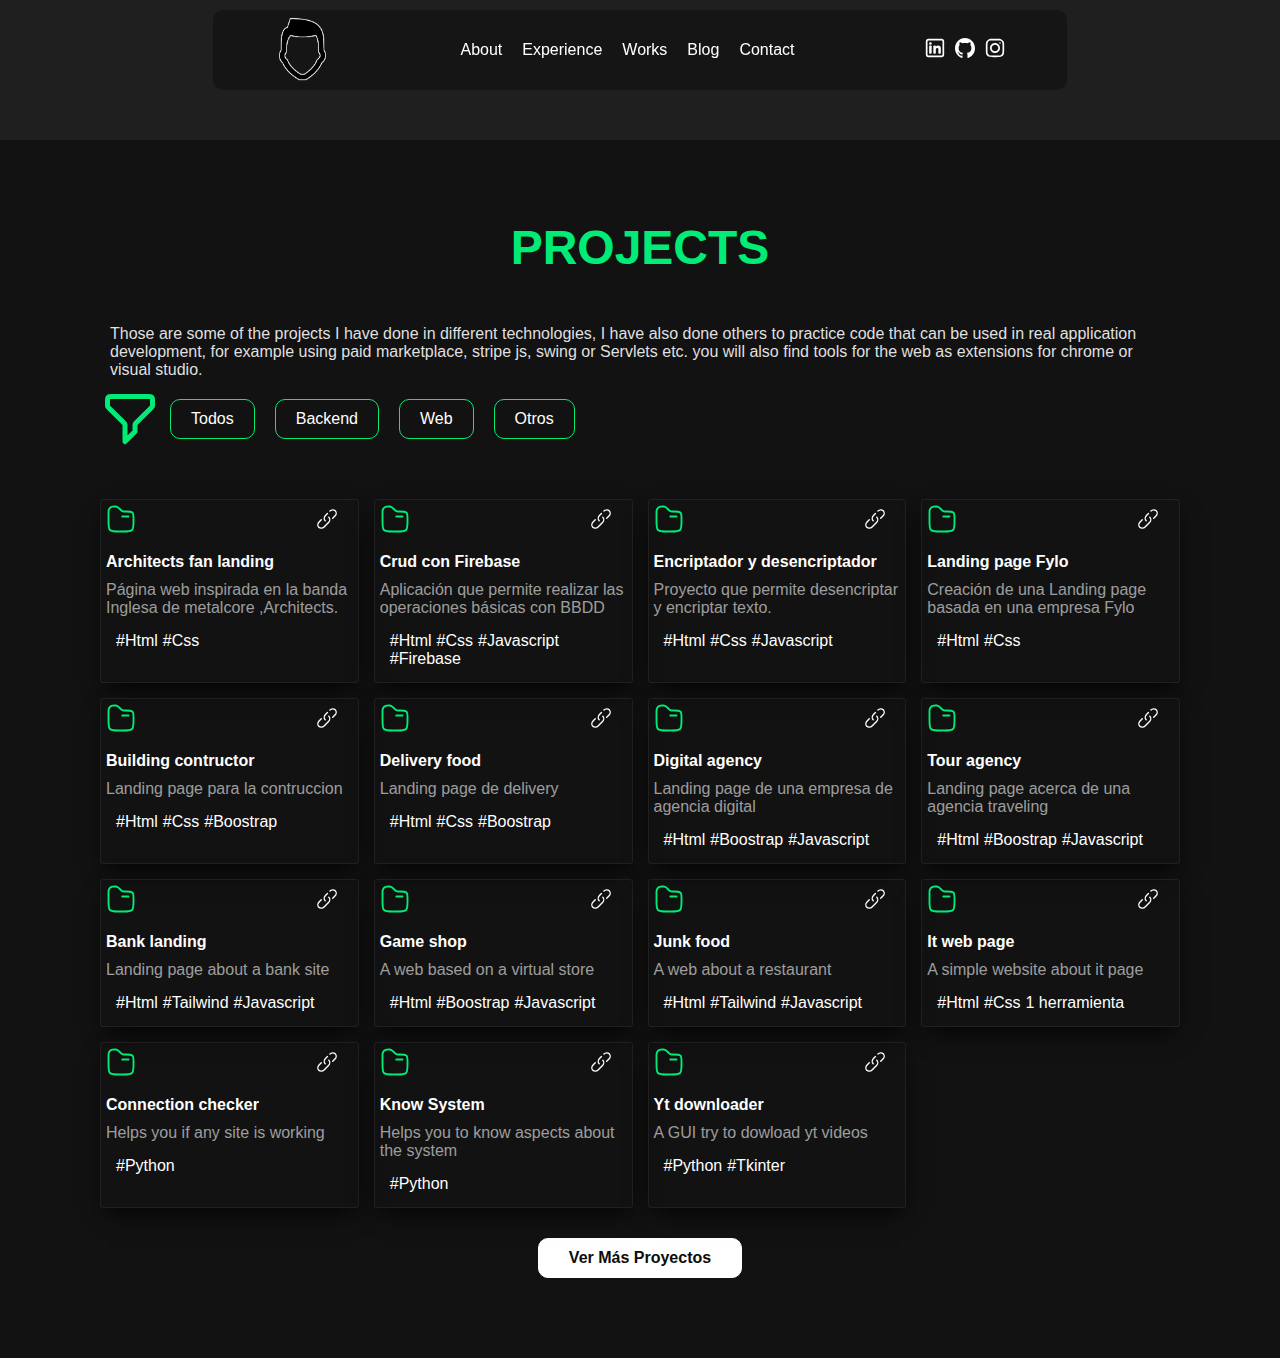
==== commit 5c3d2c40: "nw rls" ====
--- a/project.html
+++ b/project.html
@@ -38,17 +38,26 @@
 
             <ul class="main-selection-nav">
 
-                <li>
-                    <a href="#services">Services</a>
-                </li>
-
-                <li>
-                    <a href="#projects">Projects</a>
+                
+                <li>
+                    <a href="index.html#About">About</a>
+                </li>
+
+                <li>
+                    <a href="#Education">Experience</a>
+                </li>
+
+                <li>
+                    <a href="#projects">Works</a>
+                </li>
+
+                <li>
+                    <a href="#projects">Blog</a>
                 </li>
     
                 <li>
                     <a href="#contact">Contact</a>
-                </li>
+                </li> 
     
             </ul>
     
@@ -81,615 +90,489 @@
 
     <span id="SkillsPro"></span>
 
-
-    <section class="projects" id="Proyectos" ">
-
-        <div class="projects-main" style="background-color: transparent;">
-
-            <h1 class="title-projects" >Proyectos.</h1>
-
-            <div class="about-projects-text">
-    
-                <!-- <img src="./Assets/images/70310-programming-concept-illustration(2).gif" alt=""> -->
-                <p>
-                    Estos son algunos de los proyectos que he realizado en diferentes tecnologías, tambien he hecho otros
-                    para practicar código que se puede usar en desarrollo de aplicaciones reales, como por ejemplo usando 
-                    mercado de pago, stripe js , swing o Servlets etc. también se encontrarán herramientas para  la web
-                    como extensiones para chrome o visual studio.
-                </p>
-    
+    <section class="projects" data-aos="fade-up" >
+
+        <div class="projects-main">
+    
+            <h3>PROJECTS</h3>
+    
+    
+            <p class="sub-project">Those are some of the projects I have done in different technologies, I have also done others to practice code that can be used in real application development, for example using paid marketplace, stripe js, swing or Servlets etc. you will also find tools for the web as extensions for chrome or visual studio.</p>
+        
+            <div class="container-filter">
+                <img src="./images/filter-svgrepo-com.svg" alt="filter" class="filter">
+                <div class="container-labels">
+    
+                    <label for="" data-filter="TODOS" class="list-category">
+                        Todos
+                    </label>
+    
+                    <label for="" data-filter="BACK" class="list-category">
+                        Backend
+                    </label>
+    
+                    <label for="" data-filter="WEB" class="list-category">
+                        Web
+                    </label>
+    
+                    <label for="" data-filter="OTROS" class="list-category">
+                        Otros
+                    </label>
+                </div>
+            </div>
+    
+            <ul class="project-list">
+    
+    
+                
+                <li class="project-item WEB" data-category="WEB">
+                    <div class="project-inner">
+                        <div class="project-elements">
+                            <div class="folder">
+                                <img src="./images/folder.svg" alt="folder">
+                            </div>
+                            <div class="link-project">
+                                <a href=""><img src="./images/link-svgrepo-com.svg" alt=""></a>
+                            </div>
+                        </div>
+                        <div class="project-title">
+                            <h4>Architects fan landing</h4>
+                        </div>
+                        <div class="project-description">
+                            <p>Página web inspirada en la banda Inglesa de metalcore ,Architects.</p>
+                        </div>
+                        <footer>
+                            <ul class="list-tech">
+                                <li>#Html</li>
+                                <li>#Css</li>
+                            </ul>
+                        </footer>
+    
+                    </div>
+                </li>
+    
+                <li class="project-item BACK"  data-category="BACK">
+                    <div class="project-inner">
+                        <div class="project-elements">
+                            <div class="folder">
+                                <img src="./images/folder.svg" alt="folder">
+                            </div>
+                            <div class="link-project">
+                                <a href=""><img src="./images/link-svgrepo-com.svg" alt=""></a>
+                            </div>
+                        </div>
+                        <div class="project-title">
+                            <h4>Crud con Firebase</h4>
+                        </div>
+                        <div class="project-description">
+                            <p>Aplicación que permite realizar las operaciones básicas con BBDD</p>
+                        </div>
+                        <footer>
+                            <ul class="list-tech">
+                                <li>#Html</li>
+                                <li>#Css</li>
+                                <li>#Javascript</li>
+                                <li>#Firebase</li>
+                            </ul>
+                        </footer>
+    
+                    </div>
+                </li>
+    
+    
+                <li class="project-item WEB"  data-category="WEB">
+                    <div class="project-inner">
+                        <div class="project-elements">
+                            <div class="folder">
+                                <img src="./images/folder.svg" alt="folder">
+                            </div>
+                            <div class="link-project">
+                                <a href=""><img src="./images/link-svgrepo-com.svg" alt=""></a>
+                            </div>
+                        </div>
+                        <div class="project-title">
+                            <h4>Encriptador y desencriptador</h4>
+                        </div>
+                        <div class="project-description">
+                            <p>Proyecto que permite desencriptar y encriptar texto.</p>
+                        </div>
+                        <footer>
+                            <ul class="list-tech">
+                                <li>#Html</li>
+                                <li>#Css</li>
+                                <li>#Javascript</li>
+                            </ul>
+                        </footer>
+    
+                    </div>
+                </li>
+    
+                <li class="project-item WEB" data-category="WEB">
+                    <div class="project-inner">
+                        <div class="project-elements">
+                            <div class="folder">
+                                <img src="./images/folder.svg" alt="folder">
+                            </div>
+                            <div class="link-project">
+                                <a href=""><img src="./images/link-svgrepo-com.svg" alt=""></a>
+                            </div>
+                        </div>
+                        <div class="project-title">
+                            <h4>Landing page Fylo</h4>
+                        </div>
+                        <div class="project-description">
+                            <p>Creación de una Landing page basada en una empresa Fylo</p>
+                        </div>
+                        <footer>
+                            <ul class="list-tech">
+                                <li>#Html</li>
+                                <li>#Css</li>
+                            </ul>
+                        </footer>
+    
+                    </div>
+                </li>
+    
+                <li class="project-item WEB" data-category="WEB">
+                    <div class="project-inner">
+                        <div class="project-elements">
+                            <div class="folder">
+                                <img src="./images/folder.svg" alt="">
+                            </div>
+                            <div class="link-project">
+                                <a href=""><img src="./images/link-svgrepo-com.svg" alt=""></a>
+                            </div>
+                        </div>
+                        <div class="project-title">
+                            <h4>Building contructor</h4>
+                        </div>
+                        <div class="project-description">
+                            <p>Landing page para la contruccion</p>
+                        </div>
+                        <footer>
+                            <ul class="list-tech">
+                                <li>#Html</li>
+                                <li>#Css</li>
+                                <li>#Boostrap</li>
+                              
+                            </ul>
+                        </footer>
+    
+                    </div>
+                </li>
+    
+    
+                <li class="project-item WEB" data-category="WEB">
+                    <div class="project-inner " >
+                        <div class="project-elements">
+                            <div class="folder">
+                                <img src="./images/folder.svg" alt="">
+                            </div>
+                            <div class="link-project">
+                                <a href=""><img src="./images/link-svgrepo-com.svg" alt=""></a>
+                            </div>
+                        </div>
+                        <div class="project-title">
+                            <h4>Delivery food</h4>
+                        </div>
+                        <div class="project-description">
+                            <p>Landing page de delivery</p>
+                        </div>
+                        <footer>
+                            <ul class="list-tech">
+                                <li>#Html</li>
+                                <li>#Css</li>
+                                <li>#Boostrap</li>
+                                
+                            </ul>
+                        </footer>
+    
+                    </div>
+                </li>
+    
+                <li class="project-item WEB" data-category="WEB">
+                    <div class="project-inner">
+                        <div class="project-elements">
+                            <div class="folder">
+                                <img src="./images/folder.svg" alt="">
+                            </div>
+                            <div class="link-project">
+                                <a href=""><img src="./images/link-svgrepo-com.svg" alt=""></a>
+                            </div>
+                        </div>
+                        <div class="project-title">
+                            <h4>Digital agency</h4>
+                        </div>
+                        <div class="project-description">
+                            <p>Landing page de una empresa de agencia digital</p>
+                        </div>
+                        <footer>
+                            <ul class="list-tech">
+                                <li>#Html</li>
+                                <li>#Boostrap</li>
+                                <li>#Javascript</li>
+                              
+                            </ul>
+                        </footer>
+    
+                    </div>
+                </li>
+    
+                
+                <li class="project-item WEB" data-category="WEB">
+                    <div class="project-inner">
+                        <div class="project-elements">
+                            <div class="folder">
+                                <img src="./images/folder.svg" alt="">
+                            </div>
+                            <div class="link-project">
+                                <a href=""><img src="./images/link-svgrepo-com.svg" alt=""></a>
+                            </div>
+                        </div>
+                        <div class="project-title">
+                            <h4>Tour agency</h4>
+                        </div>
+                        <div class="project-description">
+                            <p>Landing page acerca de una agencia traveling</p>
+                        </div>
+                        <footer>
+                            <ul class="list-tech">
+                                <li>#Html</li>
+                                <li>#Boostrap</li>
+                                <li>#Javascript</li>
+                                
+                            </ul>
+                        </footer>
+    
+                    </div>
+                </li>
+    
+                <li class="project-item WEB" data-category="WEB">
+                    <div class="project-inner">
+                        <div class="project-elements">
+                            <div class="folder">
+                                <img src="./images/folder.svg" alt="">
+                            </div>
+                            <div class="link-project">
+                                <a href=""><img src="./images/link-svgrepo-com.svg" alt=""></a>
+                            </div>
+                        </div>
+                        <div class="project-title">
+                            <h4>Bank landing</h4>
+                        </div>
+                        <div class="project-description">
+                            <p>Landing page about a bank site</p>
+                        </div>
+                        <footer>
+                            <ul class="list-tech">
+                                <li>#Html</li>
+                                <li>#Tailwind</li>
+                                <li>#Javascript</li>
+                       
+                            </ul>
+                        </footer>
+    
+                    </div>
+                </li>
+    
+                <li class="project-item WEB" data-category="WEB">
+                    <div class="project-inner">
+                        <div class="project-elements">
+                            <div class="folder">
+                                <img src="./images/folder.svg" alt="">
+                            </div>
+                            <div class="link-project">
+                                <a href=""><img src="./images/link-svgrepo-com.svg" alt=""></a>
+                            </div>
+                        </div>
+                        <div class="project-title">
+                            <h4>Game shop</h4>
+                        </div>
+                        <div class="project-description">
+                            <p>A web based on a virtual store</p>
+                        </div>
+                        <footer>
+                            <ul class="list-tech">
+                                <li>#Html</li>
+                                <li>#Boostrap</li>
+                                <li>#Javascript</li>
+                                
+                            </ul>
+                        </footer>
+    
+                    </div>
+                </li>
+    
+    
+                <li class="project-item WEB " data-category="WEB">
+                    <div class="project-inner">
+                        <div class="project-elements">
+                            <div class="folder">
+                                <img src="./images/folder.svg" alt="">
+                            </div>
+                            <div class="link-project">
+                                <a href=""><img src="./images/link-svgrepo-com.svg" alt=""></a>
+                            </div>
+                        </div>
+                        <div class="project-title">
+                            <h4>Junk food </h4>
+                        </div>
+                        <div class="project-description">
+                            <p>A web about a restaurant</p>
+                        </div>
+                        <footer>
+                            <ul class="list-tech">
+                                <li>#Html</li>
+                                <li>#Tailwind</li>
+                                <li>#Javascript</li>
+                                
+                            </ul>
+                        </footer>
+    
+                    </div>
+                </li>
+               
+                <li class="project-item WEB " data-category="WEB">
+                    <div class="project-inner">
+                        <div class="project-elements">
+                            <div class="folder">
+                                <img src="./images/folder.svg" alt="">
+                            </div>
+                            <div class="link-project">
+                                <a href=""><img src="./images/link-svgrepo-com.svg" alt=""></a>
+                            </div>
+                        </div>
+                        <div class="project-title">
+                            <h4>It web page</h4>
+                        </div>
+                        <div class="project-description">
+                            <p>A simple website about it page</p>
+                        </div>
+                        <footer>
+                            <ul class="list-tech">
+                                <li>#Html</li>
+                                <li>#Css</li>
+                                <li>1 herramienta</li>
+                             
+                            </ul>
+                        </footer>
+    
+                    </div>
+                </li>
+
+                
+            <li class="project-item OTROS " data-category="OTROS">
+                <div class="project-inner">
+                    <div class="project-elements">
+                        <div class="folder">
+                            <img src="./images/folder.svg" alt="">
+                        </div>
+                        <div class="link-project">
+                            <a href=""><img src="./images/link-svgrepo-com.svg" alt=""></a>
+                        </div>
+                    </div>
+                    <div class="project-title">
+                        <h4>Connection checker</h4>
+                    </div>
+                    <div class="project-description">
+                        <p>Helps you if any site is working</p>
+                    </div>
+                    <footer>
+                        <ul class="list-tech">
+                            <li>#Python</li>
+                            
+                        </ul>
+                    </footer>
+
+                </div>
+            </li>
+
+            <li class="project-item OTROS " data-category="OTROS">
+                <div class="project-inner">
+                    <div class="project-elements">
+                        <div class="folder">
+                            <img src="./images/folder.svg" alt="">
+                        </div>
+                        <div class="link-project">
+                            <a href=""><img src="./images/link-svgrepo-com.svg" alt=""></a>
+                        </div>
+                    </div>
+                    <div class="project-title">
+                        <h4>Know System</h4>
+                    </div>
+                    <div class="project-description">
+                        <p>Helps you to know aspects about the system</p>
+                    </div>
+                    <footer>
+                        <ul class="list-tech">
+                            <li>#Python</li>
+                           
+                        </ul>
+                    </footer>
+
+                </div>
+            </li>
+
+            <li class="project-item OTROS" data-category="OTROS">
+                <div class="project-inner">
+                    <div class="project-elements">
+                        <div class="folder">
+                            <img src="./images/folder.svg" alt="">
+                        </div>
+                        <div class="link-project">
+                            <a href=""><img src="./images/link-svgrepo-com.svg" alt=""></a>
+                        </div>
+                    </div>
+                    <div class="project-title">
+                        <h4>Yt downloader</h4>
+                    </div>
+                    <div class="project-description">
+                        <p>A GUI try to dowload yt videos </p>
+                    </div>
+                    <footer>
+                        <ul class="list-tech">
+                            <li>#Python</li>
+                            <li>#Tkinter</li>                            
+                        </ul>
+                    </footer>
+
+                </div>
+            </li>
+    
+    
+    
+            </ul>
+    
+    
+            <article class="more-projects">
+    
+                <a href="https://github.com/Yormenxx?tab=repositories">Ver más proyectos</a>
+            
+            </article>
+    
+    
+        </div>
+    
+     
+    
+    
+    </section>
+
+
+    
+
+    <section>
+
+        <div class="slider-wrapper">
+
+            <div class="slider">
+
                 
             </div>
-    
-            <!-- <div class="bar-search">
-                <svg class="icon" aria-hidden="true" viewBox="0 0 24 24"><g><path d="M21.53 20.47l-3.66-3.66C19.195 15.24 20 13.214 20 11c0-4.97-4.03-9-9-9s-9 4.03-9 9 4.03 9 9 9c2.215 0 4.24-.804 5.808-2.13l3.66 3.66c.147.146.34.22.53.22s.385-.073.53-.22c.295-.293.295-.767.002-1.06zM3.5 11c0-4.135 3.365-7.5 7.5-7.5s7.5 3.365 7.5 7.5-3.365 7.5-7.5 7.5-7.5-3.365-7.5-7.5z"></path></g></svg>
-                <input placeholder="Search" type="search" class="input">
-              </div> -->
-    
-            <div class="container-category">
-    
-                <label class="list-category"   data-filter="TODOS">Todos</label>
-    
-                <label class="list-category"   data-filter="BACK">Back-End</label>
-    
-                <label class="list-category"   data-filter="FRONT">Front-End</label>
-    
-                <label class="list-category"   data-filter="OTROS">Otros</label>
-            </div>
-    
-            <ul class="project-list">
-                <li class="project-item FRONT" data-category="FRONT">
-                    <div class="project-inner">
-                        <div class="project-elements">
-                            <div class="folder">
-                                <a href=""><img src="./images/folder-svgrepo-com (1).svg" alt=""></a>
-                            </div>
-                            <div class="link-project">
-                                <a href=""><img src="./images/link-svgrepo-com.svg" alt=""></a>
-                            </div>
-                        </div>
-                        <div class="project-title">
-                            <h4>Architects fan landing</h4>
-                        </div>
-                        <div class="project-description">
-                            <p>Página web inspirada en la banda Inglesa de metalcore ,Architects.</p>
-                        </div>
-                        <footer>
-                            <ul class="list-tech">
-                                <li>#Html</li>
-                                <li>#Css</li>
-                            </ul>
-                        </footer>
-    
-                    </div>
-                </li>
-    
-    
-                <li class="project-item BACK" data-category="BACK">
-                    <div class="project-inner">
-                        <div class="project-elements">
-                            <div class="folder">
-                                <a href=""><img src="./images/folder-svgrepo-com (1).svg" alt=""></a>
-                            </div>
-                            <div class="link-project">
-                                <a href=""><img src="./images/link-svgrepo-com.svg" alt=""></a>
-                            </div>
-                        </div>
-                        <div class="project-title">
-                            <h4>Usando Api de Dad Jokes</h4>
-                        </div>
-                        <div class="project-description">
-                            <p>Página que web permite la generación de chistes aleatoriamente.</p>
-                        </div>
-                        <footer>
-                            <ul class="list-tech">
-                                <li>#Html</li>
-                                <li>#Css</li>
-                                <li>#Javascript</li>
-                                <li>#Api</li>
-                            </ul>
-                        </footer>
-    
-                    </div>
-                </li>
-    
-    
-                <li class="project-item FRONT" data-category="FRONT">
-                    <div class="project-inner">
-                        <div class="project-elements">
-                            <div class="folder">
-                                <a href=""><img src="./images/folder-svgrepo-com (1).svg" alt=""></a>
-                            </div>
-                            <div class="link-project">
-                                <a href=""><img src="./images/link-svgrepo-com.svg" alt=""></a>
-                            </div>
-                        </div>
-                        <div class="project-title">
-                            <h4>Cards interactivas</h4>
-                        </div>
-                        <div class="project-description">
-                            <p>Card que permite guardar de manera dinamica los datos de una tarjeta de credito.</p>
-                        </div>
-                        <footer>
-                            <ul class="list-tech">
-                                <li>#Html</li>
-                                <li>#Css</li>
-                                <li>#Javascript</li>
-                            </ul>
-                        </footer>
-    
-                    </div>
-                </li>
-    
-    
-    
-                <li class="project-item BACK" data-category="BACK">
-                    <div class="project-inner">
-                        <div class="project-elements">
-                            <div class="folder">
-                                <a href=""><img src="./images/folder-svgrepo-com (1).svg" alt=""></a>
-                            </div>
-                            <div class="link-project">
-                                <a href=""><img src="./images/link-svgrepo-com.svg" alt=""></a>
-                            </div>
-                        </div>
-                        <div class="project-title">
-                            <h4>Crud con Firebase</h4>
-                        </div>
-                        <div class="project-description">
-                            <p>Aplicación que permite realizar las operaciones básicas con BBDD</p>
-                        </div>
-                        <footer>
-                            <ul class="list-tech">
-                                <li>#Html</li>
-                                <li>#Css</li>
-                                <li>#Javascript</li>
-                                <li>#Firebase</li>
-                            </ul>
-                        </footer>
-    
-                    </div>
-                </li>
-    
-    
-                <li class="project-item FRONT" data-category="FRONT">
-                    <div class="project-inner">
-                        <div class="project-elements">
-                            <div class="folder">
-                                <a href=""><img src="./images/folder-svgrepo-com (1).svg" alt=""></a>
-                            </div>
-                            <div class="link-project">
-                                <a href=""><img src="./images/link-svgrepo-com.svg" alt=""></a>
-                            </div>
-                        </div>
-                        <div class="project-title">
-                            <h4>Encriptador y desencriptador</h4>
-                        </div>
-                        <div class="project-description">
-                            <p>Proyecto que permite desencriptar y encriptar texto.</p>
-                        </div>
-                        <footer>
-                            <ul class="list-tech">
-                                <li>#Html</li>
-                                <li>#Css</li>
-                                <li>#Javascript</li>
-                            </ul>
-                        </footer>
-    
-                    </div>
-                </li>
-    
-    
-    
-                <li class="project-item FRONT" data-category="FRONT">
-                    <div class="project-inner">
-                        <div class="project-elements">
-                            <div class="folder">
-                                <a href=""><img src="./images/folder-svgrepo-com (1).svg" alt=""></a>
-                            </div>
-                            <div class="link-project">
-                                <a href=""><img src="./images/link-svgrepo-com.svg" alt=""></a>
-                            </div>
-                        </div>
-                        <div class="project-title">
-                            <h4>Landing page Fylo</h4>
-                        </div>
-                        <div class="project-description">
-                            <p>Creación de una Landing page basada en una empresa Fylo</p>
-                        </div>
-                        <footer>
-                            <ul class="list-tech">
-                                <li>#Html</li>
-                                <li>#Css</li>
-                            </ul>
-                        </footer>
-    
-                    </div>
-                </li>
-    
-                <li class="project-item FRONT" data-category="FRONT">
-                    <div class="project-inner">
-                        <div class="project-elements">
-                            <div class="folder">
-                                <a href=""><img src="./images/folder-svgrepo-com (1).svg" alt=""></a>
-                            </div>
-                            <div class="link-project">
-                                <a href=""><img src="./images/link-svgrepo-com.svg" alt=""></a>
-                            </div>
-                        </div>
-                        <div class="project-title">
-                            <h4>Pagina de error 404</h4>
-                        </div>
-                        <div class="project-description">
-                            <p>Creación básico de una página de error 404.</p>
-                        </div>
-                        <footer>
-                            <ul class="list-tech">
-                                <li>#Html</li>
-                                <li>#Css</li>
-                            </ul>
-                        </footer>
-    
-                    </div>
-                </li>
-    
-    
-                <li class="project-item BACK" data-category="BACK">
-                    <div class="project-inner">
-                        <div class="project-elements">
-                            <div class="folder">
-                                <a href=""><img src="./images/folder-svgrepo-com (1).svg" alt=""></a>
-                            </div>
-                            <div class="link-project">
-                                <a href=""><img src="./images/link-svgrepo-com.svg" alt=""></a>
-                            </div>
-                        </div>
-                        <div class="project-title">
-                            <h4>Api random quote generator</h4>
-                        </div>
-                        <div class="project-description">
-                            <p>Sitio que genera aleatoriamente un cita de cualquier poema aleatoriamente.</p>
-                        </div>
-                        <footer>
-                            <ul class="list-tech">
-                                <li>#Html</li>
-                                <li>#Css</li>
-                                <li>#Javascript</li>
-                            </ul>
-                        </footer>
-    
-                    </div>
-                </li>
-    
-    
-    
-                <li class="project-item FRONT" data-category="FRONT">
-                    <div class="project-inner">
-                        <div class="project-elements">
-                            <div class="folder">
-                                <a href=""><img src="./images/folder-svgrepo-com (1).svg" alt=""></a>
-                            </div>
-                            <div class="link-project">
-                                <a href=""><img src="./images/link-svgrepo-com.svg" alt=""></a>
-                            </div>
-                        </div>
-                        <div class="project-title">
-                            <h4>Reproductor no funcional</h4>
-                        </div>
-                        <div class="project-description">
-                            <p>Diseño básico de un reproductor no funcional de música.</p>
-                        </div>
-                        <footer>
-                            <ul class="list-tech">
-                                <li>#Html</li>
-                                <li>#Css</li>
-                            </ul>
-                        </footer>
-    
-                    </div>
-                </li>
-
-
-
-                <li class="project-item FRONT" data-category="FRONT">
-                    <div class="project-inner">
-                        <div class="project-elements">
-                            <div class="folder">
-                                <a href=""><img src="./images/folder-svgrepo-com (1).svg" alt=""></a>
-                            </div>
-                            <div class="link-project">
-                                <a href=""><img src="./images/link-svgrepo-com.svg" alt=""></a>
-                            </div>
-                        </div>
-                        <div class="project-title">
-                            <h4>Página que genera aleatoriamente un consejo.</h4>
-                        </div>
-                        <div class="project-description">
-                            <p>Página que genera aleatoriamente un consejo.</p>
-                        </div>
-                        <footer>
-                            <ul class="list-tech">
-                                <li>#Html</li>
-                                <li>#Css</li>
-                                <li>#Javascript</li>
-                                <li>#Api</li>
-                            </ul>
-                        </footer>
-    
-                    </div>
-                </li>
-    
-    
-                <li class="project-item FRONT" data-category="FRONT">
-                    <div class="project-inner">
-                        <div class="project-elements">
-                            <div class="folder">
-                                <a href=""><img src="./images/folder-svgrepo-com (1).svg" alt=""></a>
-                            </div>
-                            <div class="link-project">
-                                <a href=""><img src="./images/link-svgrepo-com.svg" alt=""></a>
-                            </div>
-                        </div>
-                        <div class="project-title">
-                            <h4>Api shortener mas landing page</h4>
-                        </div>
-                        <div class="project-description">
-                            <p>Landing page inspirada en shortener y uso de su misma Api.</p>
-                        </div>
-                        <footer>
-                            <ul class="list-tech">
-                                <li>#Html</li>
-                                <li>#Css</li>
-                                <li>#Javascript</li>
-                                <li>#Api</li>
-                            </ul>
-                        </footer>
-    
-                    </div>
-                </li>
-    
-    
-    
-                <li class="project-item">
-                    <div class="project-inner">
-                        <div class="project-elements">
-                            <div class="folder">
-                                <a href=""><img src="./images/folder-svgrepo-com (1).svg" alt=""></a>
-                            </div>
-                            <div class="link-project">
-                                <a href=""><img src="./images/link-svgrepo-com.svg" alt=""></a>
-                            </div>
-                        </div>
-                        <div class="project-title">
-                            <h4>Halo landing page</h4>
-                        </div>
-                        <div class="project-description">
-                            <p>Creación de un landing page, inspirado en el videojuego de Halo.</p>
-                        </div>
-                        <footer>
-                            <ul class="list-tech">
-                                <li>#Html</li>
-                                <li>#Css</li>
-                                <li>#Javascript</li>
-                        </footer>
-    
-                    </div>
-                </li>
-
-
-
-                
-                <li class="project-item">
-                    <div class="project-inner">
-                        <div class="project-elements">
-                            <div class="folder">
-                                <a href=""><img src="./images/folder-svgrepo-com (1).svg" alt=""></a>
-                            </div>
-                            <div class="link-project">
-                                <a href=""><img src="./images/link-svgrepo-com.svg" alt=""></a>
-                            </div>
-                        </div>
-                        <div class="project-title">
-                            <h4>Almacen de libros</h4>
-                        </div>
-                        <div class="project-description">
-                            <p>Web que permite almacenar datos y mostrarlos.</p>
-                        </div>
-                        <footer>
-                            <ul class="list-tech">
-                                <li>#Html</li>
-                                <li>#Css</li>
-                                <li>#Javascript</li>
-                                <li>#Node js</li>
-                                <li>#Express</li>
-
-                            </ul>
-                        </footer>
-    
-                    </div>
-                </li>
-    
-
-
-
-<!--                 
-                <li class="project-item">
-                    <div class="project-inner">
-                        <div class="project-elements">
-                            <div class="folder">
-                                <a href=""><img src="./images/folder-svgrepo-com (1).svg" alt=""></a>
-                            </div>
-                            <div class="link-project">
-                                <a href=""><img src="./images/link-svgrepo-com.svg" alt=""></a>
-                            </div>
-                        </div>
-                        <div class="project-title">
-                            <h4>titulo del proyecto</h4>
-                        </div>
-                        <div class="project-description">
-                            <p>Lorem ipsum dolor sit amet consectetur adipisicing elit. Ducimus, quasi atque eveniet adipisci provident alias voluptas porro inventor</p>
-                        </div>
-                        <footer>
-                            <ul class="list-tech">
-                                <li>1 herramienta</li>
-                                <li>1 herramienta</li>
-                                <li>1 herramienta</li>
-                                <li>1 herramienta</li>
-                            </ul>
-                        </footer>
-    
-                    </div>
-                </li>
-     -->
-
-
-
-                
-             
-    
-
         </div>
 
-       
-
-           
-
-         
-        </ul>
-    
-
- 
-        <!-- <div class="container-projects-main" >
-
-
-            
-
-            
-
-            <div class="item-project FRONT" data-category="FRONT">
-                
-                <img src="./Assets/images/projects/random-api.PNG" alt="">
-
-                <div class="container-item-body">
-                    
-                    <div class="item-body">
-
-                        <h1>Random user api</h1>
-
-                        <p>Página que perimite la creación de manera aleatoria de usuario de internet</p>
-
-                        
-                        <h2>Tecnologías</h2>
-        
-                        <div class="etiquetas-tect">
-        
-                            <span>Html</span>
-                            <span>Css</span>
-                            <span>Js</span>
-                            <span>Api</span>
-        
-                            <a href="https://github.com/Yormenxx/RANDOM-USER-API" target="_blank">Github</a>
-                            <a href="" target="_blank" class="demo">Demo</a>
-                        </div>
-
-
-
-                    </div>
-                </div>
-
-
-                
-            </div>
-
-            
-
-            <div class="item-project FRONT" data-category="FRONT">
-                
-                <img src="./Assets/images/projects/slider-autos.PNG" alt="">
-
-                <div class="container-item-body">
-                    
-                    <div class="item-body">
-
-                        <h1>Slider cars</h1>
-
-                        <p>Practicando el Slide manual de un sitio.</p>
-
-                        
-                        <h2>Tecnologías</h2>
-        
-                        <div class="etiquetas-tect">
-        
-                            <span>Html</span>
-                            <span>Css</span>
-                            <span>Js</span>
-        
-                            <a href="https://github.com/Yormenxx/CAR-SLIDER" target="_blank">Github</a>
-                            <a href="" target="_blank" class="demo">Demo</a>
-                        </div>
-
-
-
-                    </div>
-                </div>
-
-
-                
-            </div>
-
-            <div class="item-project BACK" data-category="BACK">
-                
-                <img src="./Assets/images/projects/Books-ne.png" alt="">
-
-                <div class="container-item-body">
-                    
-                    <div class="item-body">
-
-                        <h1>Almacen de libros</h1>
-
-                        <p>Web que permite almacenar datos y mostrarlos.</p>
-
-                        
-                        <h2>Tecnologías</h2>
-        
-                        <div class="etiquetas-tect">
-        
-                            <span>Node js</span>
-                            <span>Express js</span>
-                            <span>Ejs</span>
-                            <span>Css</span>
-        
-                            <a href="https://github.com/Yormenxx/ALMACEN-DE-LIBROS" target="_blank">Github</a>
-                            <a href="" target="_blank" class="demo">Demo</a>
-                        </div>
-
-
-
-                    </div>
-                </div>
-
-
-                
-            </div> 
-
-
-
-
-             <div class="item-project OTROS" data-category="OTROS">
-                
-                <img src="./Assets/images/projects/Color-picker.png" alt="">
-
-                <div class="container-item-body">
-                    
-                    <div class="item-body">
-
-                        <h1>Extensión de chrome</h1>
-
-                        <p>Color picker</p>
-
-                        
-                        <h2>Tecnologías</h2>
-        
-                        <div class="etiquetas-tect">
-        
-                            <span>Javascript</span>
-                            <span>Html</span>
-                            <span>Css</span>
-        
-                            <a href="https://github.com/Yormenxx/COLOR-PICKER-EXTENSION" target="_blank">Github</a>
-                            <a href="" target="_blank" class="demo">Demo</a>
-                        </div>
-
-
-
-                    </div>
-                </div>
-
-
-                
-            </div>
-
-        </div> -->
+
+
 
 
     </section>
--- a/css/main.css
+++ b/css/main.css
@@ -60,7 +60,6 @@
 
 header{
     width: 100%;
-  
     display: flex;
     align-items: center;
     justify-content: center;
@@ -81,7 +80,7 @@
     flex-wrap: wrap;
     justify-content: space-around;
     align-items: center;
-    width: 60%;
+    width: 70%;
     border-radius: 10px;
     background-color: rgba(0, 0, 0, 0.3);
     backdrop-filter: blur(44px);
@@ -121,6 +120,23 @@
     width: 100%;
     
 }
+.main-selection-nav li a:hover{
+    color: var(--mainColor);
+}
+
+.messsage-item{
+    text-decoration: none;
+    color: var(--white);
+    padding: 8px 20px;
+    border: 1px solid rgb(189, 189, 189);
+    border-radius: 10px;
+    margin-right: 3px;
+    transition: .1s ease-in;
+}
+
+.messsage-item:hover{
+    opacity: .6;
+}
 
 .icon-main-juma{
     width: 65px;
@@ -146,10 +162,20 @@
 
 .social-media-navbar li a img{
     width: 20px;
+    height: 20px;
     margin: 0px 5px;
 }
 
-
+.curve{
+    width: 100%;
+    height: 100%;
+    position: absolute;
+    left: 0;
+    top: 0;
+    z-index: -10;
+    border-radius: 25px;
+    padding: 10px;
+}
 main{
     width: 95%;
     display: flex;
@@ -163,17 +189,22 @@
 
 }
 
-.container-main-items{
-    display: flex;
-    flex-wrap: wrap;
-    align-items: center;
-    justify-content: space-evenly;
+.container-main{
     width: 100%;
     background-color: rgba(0, 0, 0, 0.404);
     border-radius:15px;
     -webkit-box-shadow: 1px 10px 25px -7px rgba(0,0,0,0.97);
     -moz-box-shadow: 1px 10px 25px -7px rgba(0,0,0,0.97);
     box-shadow: 1px 10px 25px -7px rgba(0,0,0,0.97);
+    padding: 10px;
+}
+
+.container-main-items{
+    display: flex;
+    flex-wrap: wrap;
+    align-items: center;
+    justify-content: space-evenly;
+    
 
 
 }
@@ -200,11 +231,26 @@
 }
 
 
-.text-blink{
+ .text-blink{
     font-size: 3rem;
     font-weight: bold;
-    color: #00fb97;
-    animation: blink 2s linear infinite;
+    color: white;
+    text-transform: uppercase;
+    /* animation: blink 2s linear infinite; */
+} 
+
+.item-text-main{
+    font-size: 2.9rem;
+    font-weight: bolder;
+    text-transform: uppercase;
+    background: #4dff4f; /* fallback for old browsers */
+    background: -webkit-linear-gradient(to right, #4dff4f, #00ffb3); /* Chrome 10-25, Safari 5.1-6 */
+    background: linear-gradient(to right, #4dff4f, #00ffb3); /* W3C, IE 10+/ Edge, Firefox 16+, Chrome 26+, Opera 12+, Safari 7+ */
+    -webkit-background-clip: text;
+    background-clip: text;
+    color: transparent;
+  
+
 }
 
 #typed{
@@ -217,12 +263,45 @@
     font-weight: 800;
     text-transform: uppercase;
     overflow: hidden;
-    filter: drop-shadow(0px 0px 4px var(--mainColor));
-    
-}
-
-
-
+    filter: drop-shadow(0px 0px 3px var(--mainColor));
+    
+    
+}
+.text-about{
+    line-height: 22px;
+    font-size: 1.1rem;
+    margin-top: 10px;
+}
+
+.stats-container{
+    margin: 0 auto;
+width: 70%;
+padding: 7px 20px;
+/* background: rgba(255, 255, 255, 0.07);
+border-radius: 16px;
+box-shadow: 0 4px 30px rgba(0, 0, 0, 0.1);
+backdrop-filter: blur(5px);
+-webkit-backdrop-filter: blur(5px); */
+
+}
+
+.stats-container{
+    display: flex;
+    align-items: center;
+    justify-content: space-evenly;
+}
+.stat-item{
+    display: flex;
+    flex-direction: column;
+    align-items: center;
+    justify-content: center;
+    color: white;
+}
+.stat-count{
+  font-size: 2rem;
+  font-weight: bolder;
+}
+/* 
 @keyframes blink{
     0% {
         opacity: 1;
@@ -235,27 +314,94 @@
       100% {
         opacity: 1;
       }
-}
-
-/*SKILLS*/
+} */
+
+
+
 .about-me{
- 
-    text-align: center;
-    padding: 20px 10% ;
+    width: 70%;
+    text-align: left;
     font-size: 18px;
     color: white;
-}
+    line-height: 30px;
+    
+}
+.container-about-me{
+    background-color: rgba(0, 0, 0, 0.404);
+    border-radius:15px;
+    -webkit-box-shadow: 1px 10px 25px -7px rgba(0,0,0,0.97);
+    -moz-box-shadow: 1px 10px 25px -7px rgba(0,0,0,0.97);
+    box-shadow: 1px 10px 25px -7px rgba(0,0,0,0.97);
+    padding: 20px;
+    margin-bottom: 10px;
+}
+.about-me-container{
+    display: flex;
+    align-items: center;
+    row-gap: 10px;
+}
+
+.world-img{
+    width: 100%;
+}
+/* .about-img img{
+    width: 50%;
+} */
+
+.eduAndExp{
+    display: flex;
+    justify-content: center;
+    row-gap: 20px;
+    column-gap: 20px;
+    padding: 30px;
+    margin: 5px;
+}
+
+.education,.experience{
+    border-radius: 20px;
+    background-color: #111;
+    padding: 30px 22px;
+    -webkit-box-shadow: 1px 10px 25px -7px rgba(0,0,0,0.97);
+    -moz-box-shadow: 1px 10px 25px -7px rgba(0,0,0,0.97);
+    box-shadow: 1px 10px 25px -7px rgba(0,0,0,0.97);
+
+}
+.title-eduAndExp{
+    color: #00fb97;
+    font-size: 2rem;
+    font-weight: bold;
+    text-transform: uppercase;
+}
+
+.item-eduAndExp h4{
+color: white;
+padding: 10px 0px;
+text-transform: capitalize;
+font-size: 1.3rem;
+} 
+
+.item-eduAndExp h3{
+color: #00ec76;
+text-transform: capitalize;
+} 
+
+
+.item-eduAndExp p{
+    color: rgba(255, 255, 255, 0.733);
+    text-transform: capitalize;
+   
+} 
+    
 .about-container h2{
     text-align: center;
-    font-size: 5rem;
+    
     color: white;
     /* background-image: linear-gradient(to right, #05ffde, #0dfbff, #00dcc7, #00ffc3, #00fb97);    background-clip: text; */
     /* -webkit-background-clip: text;
     -webkit-text-fill-color: transparent;
     -moz-text-fill-color: transparent; */
-    margin: 0px 0px 20px 0px;
-    padding: 10px 0px;
-   
+    margin: 5px;
+
     
 }
 
@@ -273,13 +419,14 @@
 
 
 .about-container{
-	text-align: center;
+	text-align: left;
+    padding: 30px;
 	h2{
-		color: #fff;
-		font-size: 92px;
+		
+		font-size: 52px;
 		text-transform: capitalize;
-		font-weight: 700;
-		background: linear-gradient(to right,#00ecb4 10%, #25abe8 50%, #ffffff 60%);
+		font-weight: 800;
+		background: linear-gradient(to right,#00ec76 10%, #25e870 50%, #ffffff 60%);
 		background-size: auto auto;
 		background-clip: border-box;
 		background-size: 200% auto;
@@ -299,7 +446,7 @@
 	}
 }
 
-.container-skills{
+/* .container-skills{
     width: 100%;
     display: flex;
     flex-wrap: wrap;
@@ -340,7 +487,60 @@
 
 .container-skills .item-main-skill:nth-child(4),.item-main-skill:nth-child(6),.item-main-skill:nth-child(13){
     background-color: burlywood;
-}
+} */
+
+/* Carousel*/
+
+@keyframes slide {
+    from {
+      transform: translateX(0);
+    }
+    to {
+      transform: translateX(-100%);
+    }
+  }
+  
+  .logos {
+    overflow: hidden;
+    padding: 10px 0;
+    white-space: nowrap;
+    position: relative;
+  }
+  
+  .logos:before,
+  .logos:after {
+    position: absolute;
+    top: 0;
+    width: 250px;
+    height: 100%;
+    content: "";
+    z-index: 2;
+  }
+  
+  .logos:before {
+    left: 0;
+   
+  }
+  
+  .logos:after {
+    right: 0;
+
+  }
+  
+
+  
+  .logos-slide {
+    display: inline-block;
+    animation: 35s slide infinite linear;
+  }
+  
+  .logos-slide img {
+    width: 78px;
+    height: 78px;
+    margin: 0 40px;
+
+  }
+  
 
 .container--items-social{
     display: flex;
@@ -417,7 +617,7 @@
 
 /*EDUCATION AND EXPERIENCE*/
 
-
+/* 
 .container-edu{
 	width: 100%;
 	padding: 35px 10%;
@@ -471,7 +671,7 @@
 	line-height: 1.2;
 	color: rgba(255, 255, 255, 0.836);
 	font-size: 17px;
-}
+} */
 /* @media(max-width: 768px){
 	main.row{
 		grid-template-columns: 1fr;
@@ -493,12 +693,13 @@
 .services-container h3{
     text-align: center;
     font-size: 3rem;
-    background-image: linear-gradient(to right, #05ffde, #0dfbff, #00dcc7, #00ffc3, #00fb97);    background-clip: text;
+    /* background-image: linear-gradient(to right, #05ffde, #0dfbff, #00dcc7, #00ffc3, #00fb97);    background-clip: text;
     -webkit-background-clip: text;
     -webkit-text-fill-color: transparent;
-    -moz-text-fill-color: transparent;
-    
- 
+    -moz-text-fill-color: transparent; */
+    color: #00ec76;
+    margin: 10px;
+   
     
     
 }
@@ -506,9 +707,10 @@
     width: 100%;
     display: flex;
     flex-direction: row;
+    row-gap: 20px;
     flex-wrap:wrap;
     justify-content: space-evenly;
-    align-items: center;
+    align-items: flex-start;
     /* padding: 40px 0px;
     border-radius: 20px;
     background-color: rgba(0, 0, 0, 0.404);
@@ -520,9 +722,13 @@
 }
 .service{
     width: 380px;
-    padding: 45px 0px;
-   
-    
+    padding: 45px 10px;
+    border-radius: 10px;
+    background-color: #111;
+    text-align: center;
+    -webkit-box-shadow: 1px 10px 25px -7px rgba(0,0,0,0.97);
+    -moz-box-shadow: 1px 10px 25px -7px rgba(0,0,0,0.97);
+    box-shadow: 1px 10px 25px -7px rgba(0,0,0,0.97);
 }
 
 
@@ -539,7 +745,7 @@
     line-height: 1.7rem;
     padding-bottom:20px ;
     color: rgba(255, 255, 255, 0.712);
-    padding-left: 10px;
+    padding: 5px;
     
 }
 .service svg{
@@ -552,9 +758,11 @@
 .service-list{
     color: white;
     padding: 10px 20px;
+    text-align: left;
 }
 .service-list li{
     padding-bottom: 4px;
+    color: #00ec76c7;
 }
 
 /*
@@ -565,36 +773,64 @@
     width: 100%;
     background-color: rgba(0, 0, 0, 0.404);
     padding: 60px 100px;
+    margin-top: 40px;
 }
 .projects-main h3{
     text-align: center;
     font-size: 3rem;
-    background-image: linear-gradient(to right, #05ffde, #0dfbff, #00dcc7, #00ffc3, #00fb97);    background-clip: text;
-    -webkit-background-clip: text;
-    -webkit-text-fill-color: transparent;
-    -moz-text-fill-color: transparent;
+    color: #00ec76;
     margin: 0px 0px 20px 0px;
     padding: 20px 0px;
  
 }
 .sub-project{
     color: rgba(255, 255, 255, 0.884);
-    text-align: center;
+    padding: 10px;
+ 
+}
+.container-filter{
+    display: flex;
+    align-items: center;
+}
+.container-labels{
+    display: flex;
+    flex-wrap: wrap;
+    justify-content: flex-start;
+    column-gap: 20px;
+    row-gap: 10px;
+    padding: 10px;
+}
+
+.container-labels label{
+    color: rgb(255, 255, 255);
+    border: 1px solid #00ec76 ;
+    border-radius: 10px;
+    padding: 10px 20px;
+    cursor: pointer;
+    transition: .2s ease-in;
+}
+.container-labels label:hover{
+    color: #00ec76;
+    background-color: white;
+    
+}
+.filter{
+    width: 60px;
 }
 .project-list{
     list-style: none;
     padding: 0px;
     margin: 50px 0px 0px;
     display: grid;
-    grid-template-columns: repeat(auto-fill, minmax(300px, 1fr));
+    grid-template-columns: repeat(auto-fill, minmax(250px, 1fr));
     gap: 15px;
     position: relative;
     
 }
 .project-list .project-item{
-    border: 1px solid rgba(255, 255, 255, 0.288);
+    border: 1px solid rgba(255, 255, 255, 0.068);
     border-radius: 3px;
-    border-radius: 10px;
+   
     -webkit-box-shadow: 1px 10px 25px -7px rgba(0,0,0,0.97);
 -moz-box-shadow: 1px 10px 25px -7px rgba(0,0,0,0.97);
 box-shadow: 1px 10px 25px -7px rgba(0,0,0,0.97);
@@ -606,7 +842,7 @@
     align-items: flex-start;
     position: relative;
     height: 100%;
-    padding: 2rem 1.75rem;
+    padding: 4px 5px;
 }
 .project-item:hover{
     transform: translate(5px, -5px);
@@ -620,10 +856,10 @@
     margin-bottom: 15px;
     
 }
-.project-elements .folder a img{
-    width: 40px;
-    height: 40px;
-    stroke: #00dcc7;
+.project-elements .folder  img{
+    width: 30px;
+    height: 30px;
+    stroke: #00ec76;
 }
 
 .project-elements .link-project a{
@@ -697,25 +933,25 @@
 
 .contact-services{
     padding: 20px;
-}
-
+    background-color:rgba(0, 0, 0, 0.404);;
+}
+.container-items-contact{
+    position: relative;
+}
 .container-services-items{
     
     border-radius: 20px;
-    background-color: rgba(0, 0, 0, 0.404);
+    /* background-color: rgba(0, 0, 0, 0.404); */
     padding: 30px;
-    -webkit-box-shadow: 1px 10px 25px -7px rgba(0,0,0,0.97);
+    /* -webkit-box-shadow: 1px 10px 25px -7px rgba(0,0,0,0.97);
     -moz-box-shadow: 1px 10px 25px -7px rgba(0,0,0,0.97);
-    box-shadow: 1px 10px 25px -7px rgba(0,0,0,0.97);
+    box-shadow: 1px 10px 25px -7px rgba(0,0,0,0.97); */
 }
 
 .container-services-items h3{
     text-align: center;
     font-size: 3rem;
-    background-image: linear-gradient(to right, #05ffde, #0dfbff, #00dcc7, #00ffc3, #00fb97);    background-clip: text;
-    -webkit-background-clip: text;
-    -webkit-text-fill-color: transparent;
-    -moz-text-fill-color: transparent;
+    color: #00ec76;
     margin: 0px 0px 10px 0px;
   
 }
@@ -729,11 +965,12 @@
 
 .container-fast-items{
     display: flex;
-    flex-direction: column;
     align-items: center;
     row-gap: 20px;
     outline: none;
-    
+    justify-content: center;
+    column-gap: 10px;
+    padding: 10px;
 }
 
 .container-services-items h4{
@@ -757,21 +994,18 @@
     justify-content: flex-start;
     column-gap: 20px;
     align-items: center;
-    width: 250px;
     text-decoration: none;
-    color: white;
+    color: #00ec76;
     text-transform: capitalize;
     font-size: 1.1rem;
-    border: 1px solid white;
+    background-color: #111;
     padding: 5px;
     border-radius: 8px;
     transition: all 0.5s cubic-bezier(0.23, 1, 0.320, 1)
 }
 
 .container-fast-items a:hover{
-    border: 1px solid white;
-    color: #00ecb4;
-    background-color: var(--whiteColor);
+    color: white;
     transform: translate(5px, -5px);
     transition: .3s linear;
 }
@@ -785,7 +1019,7 @@
 
 form{
     width: 60%;
-    padding: 0px 10px;
+    padding: 10px 10px;
     display: flex;
     row-gap: 20px;
     border-radius: 20px;
@@ -793,9 +1027,17 @@
     flex-direction: column;
     justify-content: center;
     align-items: center;
-    /* -webkit-box-shadow: 1px 10px 25px -7px rgba(0,0,0,0.97);
+    -webkit-box-shadow: 1px 10px 25px -7px rgba(0,0,0,0.97);
 -moz-box-shadow: 1px 10px 25px -7px rgba(0,0,0,0.97);
-box-shadow: 1px 10px 25px -7px rgba(0,0,0,0.97); */
+box-shadow: 1px 10px 25px -7px rgba(0,0,0,0.97);
+}
+.light{
+    width: 100%;
+    position: absolute;
+    top: 0;
+    transform: rotate(180deg);
+    z-index: -10;
+    border-radius: 20px;
 }
 
 .cnt-inputs{
@@ -809,9 +1051,9 @@
     width: 100%;
     padding: 12px 14px;
     outline: none;
-    background-color: rgba(104, 104, 104, 0.486);
+    background-color: transparent;
     border: none;
-    border-radius: 10px;
+    border-bottom:1px solid #00ec76;
     color: white;
     font-size: 1.1rem;
     text-align: left;
@@ -833,11 +1075,10 @@
     width: 100%;
     height: 210px;
     outline: none;
-    background-color: rgba(104, 104, 104, 0.486);
-    border: none;
+    background-color: transparent;
+    border: 1px solid #00ec76;
     border-radius: 10px;
     padding: 10px 5px;
-    border-right: none;
     color: white;
     font-size: 1.1rem;
     
@@ -870,24 +1111,22 @@
     align-items: center;
 } */
 
-.container-footer{
+/* .container-footer{
     width: 100%;
     display: flex;
     flex-wrap: wrap;
     justify-content: space-evenly;
     align-items: flex-start;
     color: white;
-}
-
-.container-source h4, .container-hosting h4, .container-tech h4, .container-languages h4{
-    color: #00ecb4;
-}
-
-
-.source-code a , .hosting-code a{
+ 
+} */
+
+
+
+/* .source-code a , .hosting-code a{
     text-decoration: none;
     color: white;
-}
+} */
 
 .message{
     text-align: center;
@@ -898,7 +1137,7 @@
     justify-content: center;
     row-gap: 20px ;
     color: white;
-    background-color: var(--blackColor);
+    background-color: rgba(0, 0, 0, 0.404);
 }
 .message img{
     width: 40px;
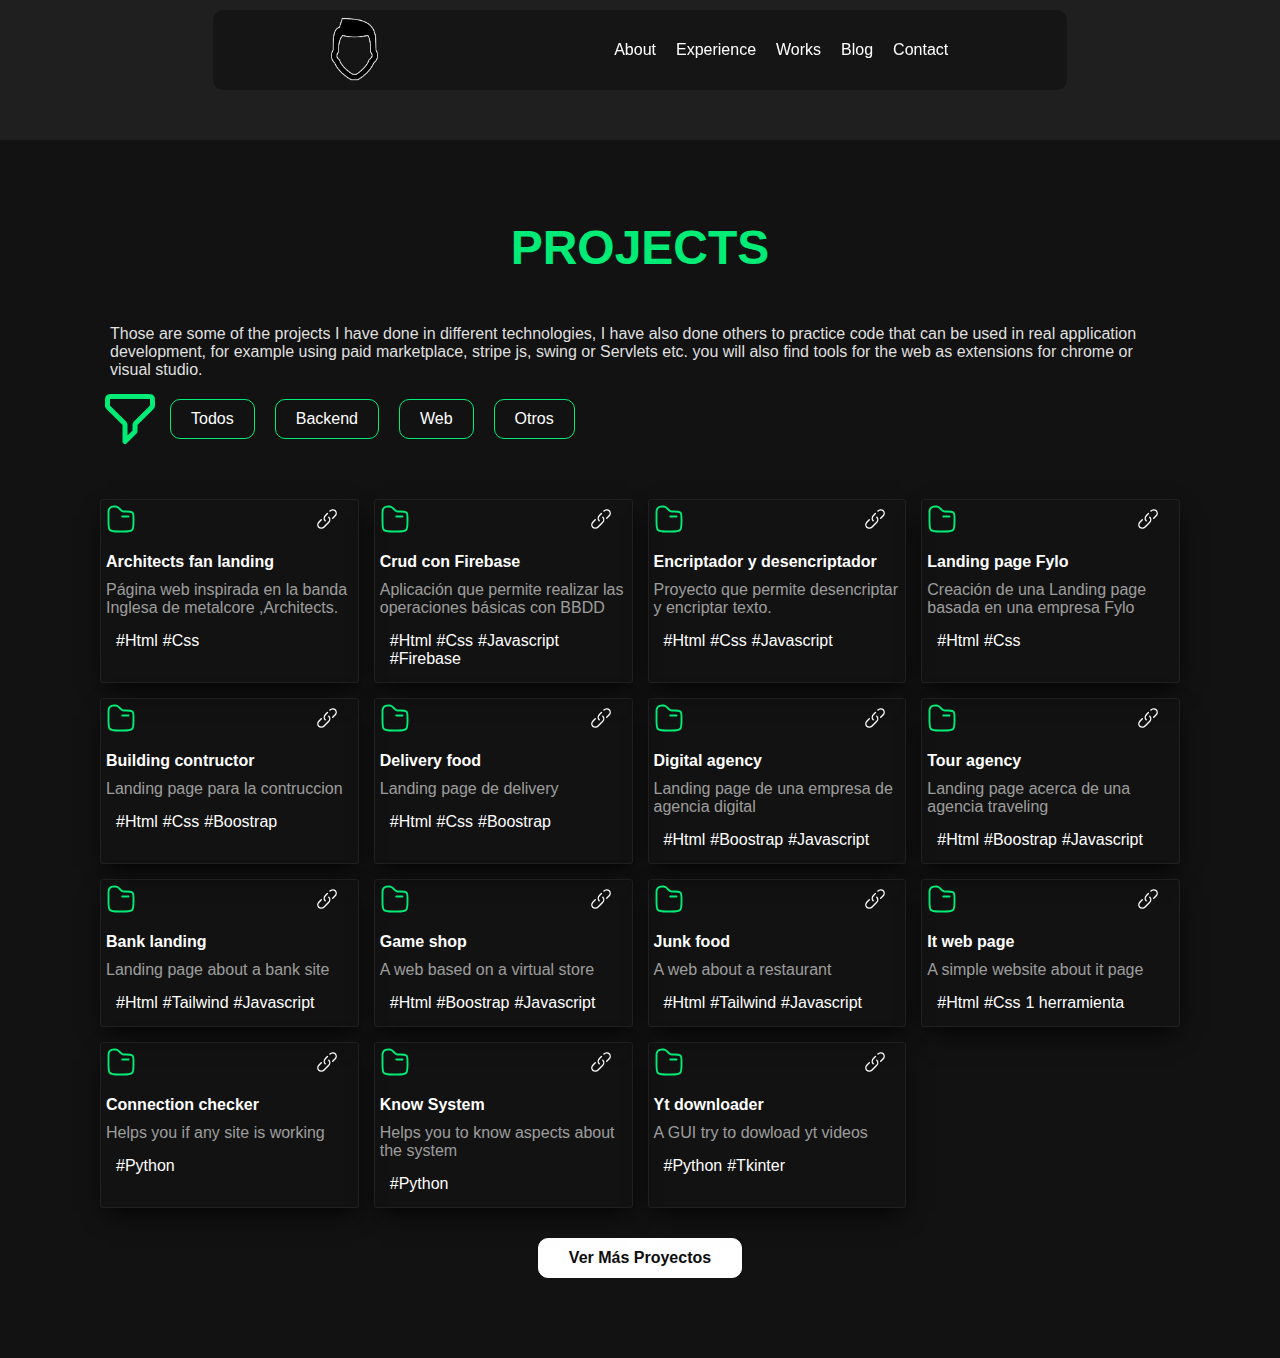
==== commit 8e455a6f: "nw rls" ====
--- a/project.html
+++ b/project.html
@@ -28,7 +28,7 @@
 
             <a href="#Start">
 
-                <img class="icon-main-juma" src="./images/juma-bw.png" alt="juma.png">
+                <img class="icon-main-juma" width="65px" src="./images/juma-bw.webp" alt="juma">
 
 
             </a>
@@ -61,7 +61,7 @@
     
             </ul>
     
-            <ul class="social-media-navbar">
+            <!-- <ul class="social-media-navbar">
                 <li>
                     <a href=""><img src="./images/social-media/linkedin-bw.svg" alt="linkedin"></a>
                 </li>
@@ -72,7 +72,7 @@
                 <li>
                     <a href=""><img src="./images/social-media/instagram-bw.svg" alt="outlook"></a>
                 </li>
-            </ul>
+            </ul> -->
     
     
         </nav>
@@ -100,7 +100,7 @@
             <p class="sub-project">Those are some of the projects I have done in different technologies, I have also done others to practice code that can be used in real application development, for example using paid marketplace, stripe js, swing or Servlets etc. you will also find tools for the web as extensions for chrome or visual studio.</p>
         
             <div class="container-filter">
-                <img src="./images/filter-svgrepo-com.svg" alt="filter" class="filter">
+                <img src="./images/filter-svgrepo-com.svg" alt="filter" class="filter" decoding="async" width="60px">
                 <div class="container-labels">
     
                     <label for="" data-filter="TODOS" class="list-category">
@@ -129,7 +129,7 @@
                     <div class="project-inner">
                         <div class="project-elements">
                             <div class="folder">
-                                <img src="./images/folder.svg" alt="folder">
+                                <img src="./images/folder.svg" alt="folder"  width="30px" height="30px">
                             </div>
                             <div class="link-project">
                                 <a href=""><img src="./images/link-svgrepo-com.svg" alt=""></a>
@@ -155,7 +155,7 @@
                     <div class="project-inner">
                         <div class="project-elements">
                             <div class="folder">
-                                <img src="./images/folder.svg" alt="folder">
+                                <img src="./images/folder.svg" alt="folder"  width="30px" height="30px">
                             </div>
                             <div class="link-project">
                                 <a href=""><img src="./images/link-svgrepo-com.svg" alt=""></a>
@@ -184,7 +184,7 @@
                     <div class="project-inner">
                         <div class="project-elements">
                             <div class="folder">
-                                <img src="./images/folder.svg" alt="folder">
+                                <img src="./images/folder.svg" alt="folder"  width="30px" height="30px">
                             </div>
                             <div class="link-project">
                                 <a href=""><img src="./images/link-svgrepo-com.svg" alt=""></a>
@@ -211,7 +211,7 @@
                     <div class="project-inner">
                         <div class="project-elements">
                             <div class="folder">
-                                <img src="./images/folder.svg" alt="folder">
+                                <img src="./images/folder.svg" alt="folder"  width="30px" height="30px">
                             </div>
                             <div class="link-project">
                                 <a href=""><img src="./images/link-svgrepo-com.svg" alt=""></a>
@@ -237,7 +237,7 @@
                     <div class="project-inner">
                         <div class="project-elements">
                             <div class="folder">
-                                <img src="./images/folder.svg" alt="">
+                                <img src="./images/folder.svg"  alt="folder"  width="30px" height="30px">
                             </div>
                             <div class="link-project">
                                 <a href=""><img src="./images/link-svgrepo-com.svg" alt=""></a>
@@ -266,7 +266,7 @@
                     <div class="project-inner " >
                         <div class="project-elements">
                             <div class="folder">
-                                <img src="./images/folder.svg" alt="">
+                                <img src="./images/folder.svg"  alt="folder"  width="30px" height="30px">
                             </div>
                             <div class="link-project">
                                 <a href=""><img src="./images/link-svgrepo-com.svg" alt=""></a>
@@ -294,7 +294,7 @@
                     <div class="project-inner">
                         <div class="project-elements">
                             <div class="folder">
-                                <img src="./images/folder.svg" alt="">
+                                <img src="./images/folder.svg"  alt="folder"  width="30px" height="30px">
                             </div>
                             <div class="link-project">
                                 <a href=""><img src="./images/link-svgrepo-com.svg" alt=""></a>
@@ -323,7 +323,7 @@
                     <div class="project-inner">
                         <div class="project-elements">
                             <div class="folder">
-                                <img src="./images/folder.svg" alt="">
+                                <img src="./images/folder.svg"  alt="folder"  width="30px" height="30px">
                             </div>
                             <div class="link-project">
                                 <a href=""><img src="./images/link-svgrepo-com.svg" alt=""></a>
@@ -351,7 +351,7 @@
                     <div class="project-inner">
                         <div class="project-elements">
                             <div class="folder">
-                                <img src="./images/folder.svg" alt="">
+                                <img src="./images/folder.svg"  alt="folder"  width="30px" height="30px">
                             </div>
                             <div class="link-project">
                                 <a href=""><img src="./images/link-svgrepo-com.svg" alt=""></a>
@@ -379,7 +379,7 @@
                     <div class="project-inner">
                         <div class="project-elements">
                             <div class="folder">
-                                <img src="./images/folder.svg" alt="">
+                                <img src="./images/folder.svg" alt="folder"  width="30px" height="30px">
                             </div>
                             <div class="link-project">
                                 <a href=""><img src="./images/link-svgrepo-com.svg" alt=""></a>
@@ -408,7 +408,7 @@
                     <div class="project-inner">
                         <div class="project-elements">
                             <div class="folder">
-                                <img src="./images/folder.svg" alt="">
+                                <img src="./images/folder.svg"  alt="folder"  width="30px" height="30px">
                             </div>
                             <div class="link-project">
                                 <a href=""><img src="./images/link-svgrepo-com.svg" alt=""></a>
@@ -436,7 +436,7 @@
                     <div class="project-inner">
                         <div class="project-elements">
                             <div class="folder">
-                                <img src="./images/folder.svg" alt="">
+                                <img src="./images/folder.svg"  alt="folder"  width="30px" height="30px">
                             </div>
                             <div class="link-project">
                                 <a href=""><img src="./images/link-svgrepo-com.svg" alt=""></a>
@@ -465,7 +465,7 @@
                 <div class="project-inner">
                     <div class="project-elements">
                         <div class="folder">
-                            <img src="./images/folder.svg" alt="">
+                            <img src="./images/folder.svg"  alt="folder"  width="30px" height="30px">
                         </div>
                         <div class="link-project">
                             <a href=""><img src="./images/link-svgrepo-com.svg" alt=""></a>
@@ -491,7 +491,7 @@
                 <div class="project-inner">
                     <div class="project-elements">
                         <div class="folder">
-                            <img src="./images/folder.svg" alt="">
+                            <img src="./images/folder.svg"  alt="folder"  width="30px" height="30px">
                         </div>
                         <div class="link-project">
                             <a href=""><img src="./images/link-svgrepo-com.svg" alt=""></a>
@@ -517,7 +517,7 @@
                 <div class="project-inner">
                     <div class="project-elements">
                         <div class="folder">
-                            <img src="./images/folder.svg" alt="">
+                            <img src="./images/folder.svg"  alt="folder"  width="30px" height="30px">
                         </div>
                         <div class="link-project">
                             <a href=""><img src="./images/link-svgrepo-com.svg" alt=""></a>
--- a/css/main.css
+++ b/css/main.css
@@ -44,7 +44,7 @@
     border-radius:100% ;
     width:50px;
     height: 50px;
-    background-color: #00ecb4;
+    background-color: #00ec76;
     bottom: 50px;
     right: 100px;
     z-index: 98;
@@ -67,12 +67,7 @@
     overflow: none;
 
 }
-/* ----------------------------------------------
-  Generated by AnimatiSS
-  Licensed under FreeBSD License
-  URL: https://xsgames.co/animatiss
-  Twitter: @xsgames_
----------------------------------------------- */
+
 
 nav{
 
@@ -124,23 +119,7 @@
     color: var(--mainColor);
 }
 
-.messsage-item{
-    text-decoration: none;
-    color: var(--white);
-    padding: 8px 20px;
-    border: 1px solid rgb(189, 189, 189);
-    border-radius: 10px;
-    margin-right: 3px;
-    transition: .1s ease-in;
-}
-
-.messsage-item:hover{
-    opacity: .6;
-}
-
-.icon-main-juma{
-    width: 65px;
-}
+
 
 .social-media-navbar{
     list-style: none;
@@ -149,26 +128,21 @@
 }
 
 
-.social-media-navbar li a img{
-    transition: .3s;
-}
-
-.social-media-navbar:hover>:not(:hover){
-
-    opacity: .4;
-
-}
-
-
-.social-media-navbar li a img{
-    width: 20px;
-    height: 20px;
-    margin: 0px 5px;
-}
-
+main{
+    position: relative;
+    width: 95%;
+    display: flex;
+    flex-wrap: wrap;
+    justify-content: center;
+    align-items: center;
+    padding: 2px;
+    margin: 20px auto  50px auto;
+
+
+
+}
 .curve{
-    width: 100%;
-    height: 100%;
+ 
     position: absolute;
     left: 0;
     top: 0;
@@ -176,19 +150,6 @@
     border-radius: 25px;
     padding: 10px;
 }
-main{
-    width: 95%;
-    display: flex;
-    flex-wrap: wrap;
-    justify-content: center;
-    align-items: center;
-    padding: 2px;
-    margin: 20px auto  50px auto;
-
-
-
-}
-
 .container-main{
     width: 100%;
     background-color: rgba(0, 0, 0, 0.404);
@@ -214,8 +175,8 @@
 }
 
 .gif-main{
-    width: 500px;
     overflow: hidden;
+    filter: drop-shadow(10px 10px 20px rgba(0, 0, 0, 0.596));
 }
 
 .about-section{
@@ -223,7 +184,11 @@
  
 }
 
-
+.text-blink{
+    color: white;
+    font-size: 2.7rem;
+    font-weight: bold;
+}
 
 
 .container-text-information{
@@ -231,33 +196,25 @@
 }
 
 
- .text-blink{
-    font-size: 3rem;
-    font-weight: bold;
-    color: white;
-    text-transform: uppercase;
-    /* animation: blink 2s linear infinite; */
-} 
+
 
 .item-text-main{
     font-size: 2.9rem;
     font-weight: bolder;
     text-transform: uppercase;
-    background: #4dff4f; /* fallback for old browsers */
-    background: -webkit-linear-gradient(to right, #4dff4f, #00ffb3); /* Chrome 10-25, Safari 5.1-6 */
-    background: linear-gradient(to right, #4dff4f, #00ffb3); /* W3C, IE 10+/ Edge, Firefox 16+, Chrome 26+, Opera 12+, Safari 7+ */
+    background: #4dff4f; 
+    background: -webkit-linear-gradient(to right, #4dff4f, #00ffb3); 
+    background: linear-gradient(to right, #4dff4f, #00ffb3); 
     -webkit-background-clip: text;
     background-clip: text;
     color: transparent;
+
   
 
 }
 
 #typed{
-    /* background-image: linear-gradient(to right, #17b7cb, #00cacf, #00dcc7, #00ecb4, #00fb97);    background-clip: text;
-    -webkit-background-clip: text;
-    -webkit-text-fill-color: transparent;
-    -moz-text-fill-color: transparent; */
+    
     color: white;
     font-size: 3rem;
     font-weight: 800;
@@ -277,11 +234,7 @@
     margin: 0 auto;
 width: 70%;
 padding: 7px 20px;
-/* background: rgba(255, 255, 255, 0.07);
-border-radius: 16px;
-box-shadow: 0 4px 30px rgba(0, 0, 0, 0.1);
-backdrop-filter: blur(5px);
--webkit-backdrop-filter: blur(5px); */
+
 
 }
 
@@ -301,20 +254,6 @@
   font-size: 2rem;
   font-weight: bolder;
 }
-/* 
-@keyframes blink{
-    0% {
-        opacity: 1;
-      }
-
-      50% {
-        opacity: 0;
-      }
-
-      100% {
-        opacity: 1;
-      }
-} */
 
 
 
@@ -341,9 +280,6 @@
     row-gap: 10px;
 }
 
-.world-img{
-    width: 100%;
-}
 /* .about-img img{
     width: 50%;
 } */
@@ -394,28 +330,12 @@
     
 .about-container h2{
     text-align: center;
-    
-    color: white;
-    /* background-image: linear-gradient(to right, #05ffde, #0dfbff, #00dcc7, #00ffc3, #00fb97);    background-clip: text; */
-    /* -webkit-background-clip: text;
-    -webkit-text-fill-color: transparent;
-    -moz-text-fill-color: transparent; */
+    color: white;
     margin: 5px;
 
     
 }
 
-/* .about-container h3{
-    text-align: center;
-    font-size: 3rem;
-    background-image: linear-gradient(to right, #05ffde, #0dfbff, #00dcc7, #00ffc3, #00fb97);    background-clip: text;
-    -webkit-background-clip: text;
-    -webkit-text-fill-color: transparent;
-    -moz-text-fill-color: transparent;
-    margin: 0px 0px 20px 0px;
-    padding: 10px 0px;
-    text-transform: uppercase;
-} */
 
 
 .about-container{
@@ -446,51 +366,6 @@
 	}
 }
 
-/* .container-skills{
-    width: 100%;
-    display: flex;
-    flex-wrap: wrap;
-    justify-content:center;
-    align-items: center;
-    row-gap: 20px;
-    column-gap: 10px;
-    padding: 20px 30px;
-}
-
-.container-skills .item-main-skill{
-    display: flex;
-    width: 140px;
-    align-items:center ;
-    justify-content: flex-start;
-    border-radius: 10px;
-    background-color: rgba(255, 255, 255, 0.952);
-    box-shadow: 0 1px 3px #000000;
-    padding: 5px;
-    font-weight: bold;
-}
-
-
-.container-skills .item-main-skill img{
-    width: 25px;
-   
-}
-
-.container-skills .item-main-skill:nth-child(1),.item-main-skill:nth-child(10),.item-main-skill:nth-child(14){
-    background-color: #05ffde;
-}
-.container-skills .item-main-skill:nth-child(2),.item-main-skill:nth-child(5),.item-main-skill:nth-child(7),.item-main-skill:nth-child(15){
-    background-color: #7bffed;
-}
-.container-skills .item-main-skill:nth-child(3),.item-main-skill:nth-child(9),.item-main-skill:nth-child(12),.item-main-skill:nth-child(17){
-    background-color: yellow;
-}
-
-.container-skills .item-main-skill:nth-child(4),.item-main-skill:nth-child(6),.item-main-skill:nth-child(13){
-    background-color: burlywood;
-} */
-
-/* Carousel*/
-
 @keyframes slide {
     from {
       transform: translateX(0);
@@ -535,8 +410,8 @@
   }
   
   .logos-slide img {
-    width: 78px;
-    height: 78px;
+    /* width: 78px;
+    height: 78px; */
     margin: 0 40px;
 
   }
@@ -571,116 +446,6 @@
 }
 
 
-.buttons-containers{
-    width: 100%;
-    padding: 10px;
-    display: flex;
-    flex-wrap: wrap;
-    justify-content: flex-start;
-    align-items: center;
-    column-gap: 30px;
-    margin-top: 20px;
-}
-
-.contact{
-    background-color: #00ecb4;
-    padding: 10px 30px;
-    border-radius: 10px;
-    outline: none;
-    border: none;
-    font-size: 1.1rem;
-    font-weight: bold;
-    box-shadow: 0 2px 10px #00dcc7;
-    transition-property: all;
-    transition-timing-function: cubic-bezier(.4,0,.2,1);
-    transition-duration: .2s;
-
-}
-
-.download{
-    padding: 10px 30px;
-    border: 1px solid #00ecb4;
-    border-radius: 10px;
-    outline: none;
-    border: none;
-    font-size: 1.1rem;
-    font-weight: bold;
-    box-shadow: 0 2px 10px #00dcc7;
-    transition-property: all;
-    transition-timing-function: cubic-bezier(.4,0,.2,1);
-    transition-duration: .2s;
-}
-.contact:hover, .download:hover{
-    box-shadow: none;
-    cursor: pointer;
-}
-
-/*EDUCATION AND EXPERIENCE*/
-
-/* 
-.container-edu{
-	width: 100%;
-	padding: 35px 10%;
-}
-.container{
-	padding-right: calc(10% - 30px);
-}
-section.row{
-	display: grid;
-	grid-template-columns: 1fr 1fr;
-	grid-column-gap: 20px;
-}
-.col header.title{
-	font-family: helvetica;
-	color: #00ecb4;
-	padding: 0px 0px 20px 30px;
-}
-.col .contents{
-	padding: 0px 30px;
-	border-left: 2px solid #bababa;
-}
-.col .contents .box{
-	position: relative;
-	padding: 20px;
-	transition: all 0.4s;
-	margin-bottom: 20px;
-}
-
-.col .contents .box::before{
-	content: '';
-	position: absolute;
-	width: 16px;
-	height: 16px;
-	border-radius: 50%;
-	right: calc(100% + 22px);
-	top: 0;
-	background-color: #00ecb4;
-	border: 2px solid white;
-}
-.box h4{
-	position: relative;
-	color: #00ecb4;
-}
-.box h3{
-	font-size: 19px;
-	padding: 10px 0px 6px;
-	font-family: helvetica;
-	color: white;
-}
-.box p{
-	line-height: 1.2;
-	color: rgba(255, 255, 255, 0.836);
-	font-size: 17px;
-} */
-/* @media(max-width: 768px){
-	main.row{
-		grid-template-columns: 1fr;
-	}
-	.row .col:nth-child(2){
-		margin-top: 30px;
-	}
-} */
-
 
 /*services*/
 .services-container{
@@ -693,10 +458,7 @@
 .services-container h3{
     text-align: center;
     font-size: 3rem;
-    /* background-image: linear-gradient(to right, #05ffde, #0dfbff, #00dcc7, #00ffc3, #00fb97);    background-clip: text;
-    -webkit-background-clip: text;
-    -webkit-text-fill-color: transparent;
-    -moz-text-fill-color: transparent; */
+
     color: #00ec76;
     margin: 10px;
    
@@ -711,12 +473,6 @@
     flex-wrap:wrap;
     justify-content: space-evenly;
     align-items: flex-start;
-    /* padding: 40px 0px;
-    border-radius: 20px;
-    background-color: rgba(0, 0, 0, 0.404);
-    -webkit-box-shadow: 1px 10px 25px -7px rgba(0,0,0,0.97);
--moz-box-shadow: 1px 10px 25px -7px rgba(0,0,0,0.97);
-box-shadow: 1px 10px 25px -7px rgba(0,0,0,0.97); */
   
 
 }
@@ -814,9 +570,7 @@
     background-color: white;
     
 }
-.filter{
-    width: 60px;
-}
+
 .project-list{
     list-style: none;
     padding: 0px;
@@ -857,8 +611,7 @@
     
 }
 .project-elements .folder  img{
-    width: 30px;
-    height: 30px;
+   
     stroke: #00ec76;
 }
 
@@ -941,11 +694,9 @@
 .container-services-items{
     
     border-radius: 20px;
-    /* background-color: rgba(0, 0, 0, 0.404); */
+
     padding: 30px;
-    /* -webkit-box-shadow: 1px 10px 25px -7px rgba(0,0,0,0.97);
-    -moz-box-shadow: 1px 10px 25px -7px rgba(0,0,0,0.97);
-    box-shadow: 1px 10px 25px -7px rgba(0,0,0,0.97); */
+ 
 }
 
 .container-services-items h3{
@@ -1023,7 +774,6 @@
     display: flex;
     row-gap: 20px;
     border-radius: 20px;
-    /* border: 1px solid #00ecb4; */
     flex-direction: column;
     justify-content: center;
     align-items: center;
@@ -1061,10 +811,7 @@
     
 }
 
-/* .cnt-inputs input:hover{
-    border-bottom: 1px solid #00dcc7;
-    transition: .2s;
-} */
+
 .cnt-inputs  input::placeholder ,.subject::placeholder, #text-contact::placeholder {
     color: rgba(255, 255, 255, 0.582);
     font-size: 1.1rem;
@@ -1104,29 +851,7 @@
     cursor: pointer;
 }
 
-/* footer{
-    width: 100%;
-    padding: 30px;
-    display: flex;
-    align-items: center;
-} */
-
-/* .container-footer{
-    width: 100%;
-    display: flex;
-    flex-wrap: wrap;
-    justify-content: space-evenly;
-    align-items: flex-start;
-    color: white;
- 
-} */
-
-
-
-/* .source-code a , .hosting-code a{
-    text-decoration: none;
-    color: white;
-} */
+
 
 .message{
     text-align: center;
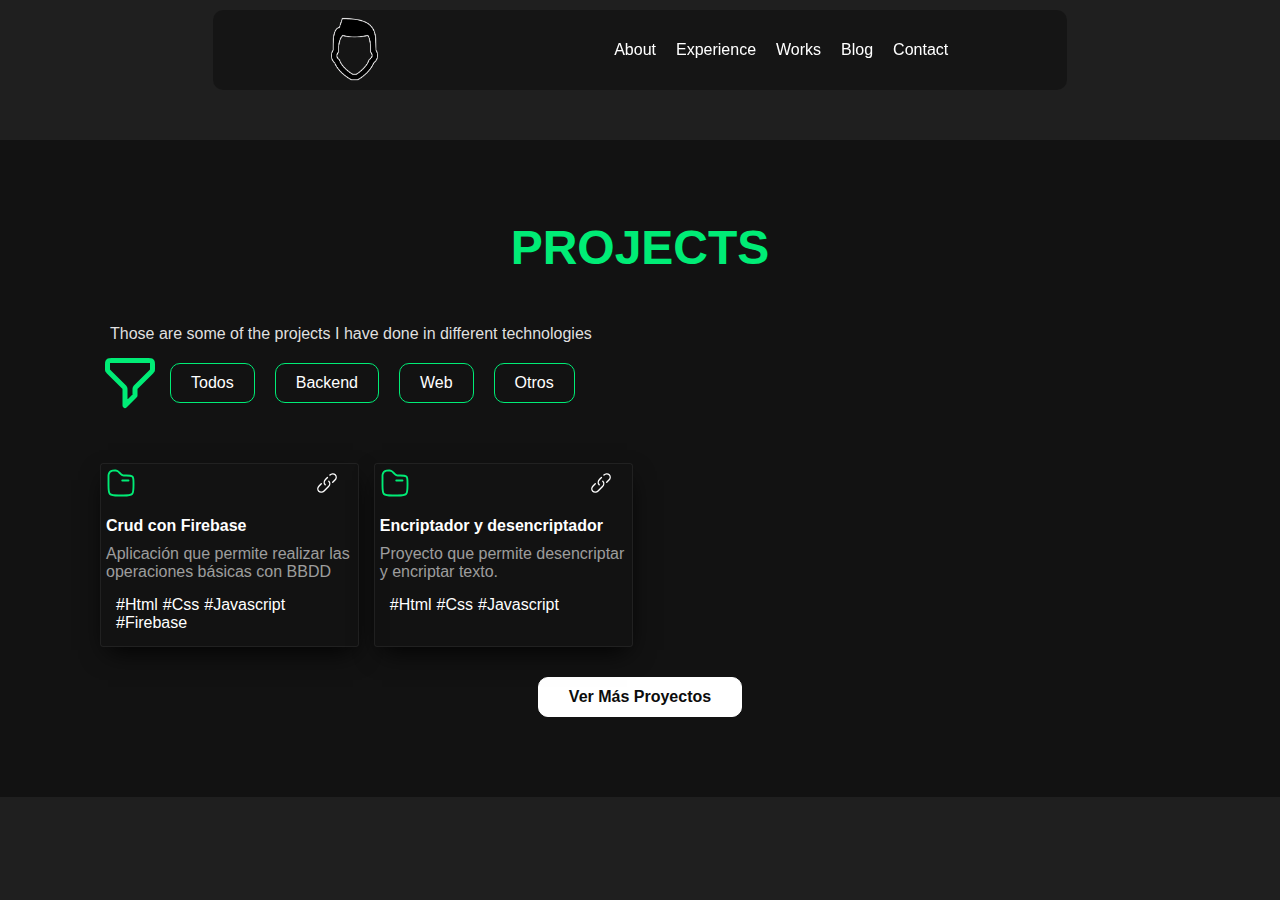
==== commit 0a3ff1a6: "nw rsl" ====
--- a/project.html
+++ b/project.html
@@ -61,18 +61,7 @@
     
             </ul>
     
-            <!-- <ul class="social-media-navbar">
-                <li>
-                    <a href=""><img src="./images/social-media/linkedin-bw.svg" alt="linkedin"></a>
-                </li>
-                <li>
-                    <a href=""><img src="./images/social-media/github-bw.svg" alt="github"></a>
-                </li>
-    
-                <li>
-                    <a href=""><img src="./images/social-media/instagram-bw.svg" alt="outlook"></a>
-                </li>
-            </ul> -->
+          
     
     
         </nav>
@@ -97,7 +86,7 @@
             <h3>PROJECTS</h3>
     
     
-            <p class="sub-project">Those are some of the projects I have done in different technologies, I have also done others to practice code that can be used in real application development, for example using paid marketplace, stripe js, swing or Servlets etc. you will also find tools for the web as extensions for chrome or visual studio.</p>
+            <p class="sub-project">Those are some of the projects I have done in different technologies</p>
         
             <div class="container-filter">
                 <img src="./images/filter-svgrepo-com.svg" alt="filter" class="filter" decoding="async" width="60px">
@@ -123,33 +112,7 @@
     
             <ul class="project-list">
     
-    
-                
-                <li class="project-item WEB" data-category="WEB">
-                    <div class="project-inner">
-                        <div class="project-elements">
-                            <div class="folder">
-                                <img src="./images/folder.svg" alt="folder"  width="30px" height="30px">
-                            </div>
-                            <div class="link-project">
-                                <a href=""><img src="./images/link-svgrepo-com.svg" alt=""></a>
-                            </div>
-                        </div>
-                        <div class="project-title">
-                            <h4>Architects fan landing</h4>
-                        </div>
-                        <div class="project-description">
-                            <p>Página web inspirada en la banda Inglesa de metalcore ,Architects.</p>
-                        </div>
-                        <footer>
-                            <ul class="list-tech">
-                                <li>#Html</li>
-                                <li>#Css</li>
-                            </ul>
-                        </footer>
-    
-                    </div>
-                </li>
+            
     
                 <li class="project-item BACK"  data-category="BACK">
                     <div class="project-inner">
@@ -207,338 +170,10 @@
                     </div>
                 </li>
     
-                <li class="project-item WEB" data-category="WEB">
-                    <div class="project-inner">
-                        <div class="project-elements">
-                            <div class="folder">
-                                <img src="./images/folder.svg" alt="folder"  width="30px" height="30px">
-                            </div>
-                            <div class="link-project">
-                                <a href=""><img src="./images/link-svgrepo-com.svg" alt=""></a>
-                            </div>
-                        </div>
-                        <div class="project-title">
-                            <h4>Landing page Fylo</h4>
-                        </div>
-                        <div class="project-description">
-                            <p>Creación de una Landing page basada en una empresa Fylo</p>
-                        </div>
-                        <footer>
-                            <ul class="list-tech">
-                                <li>#Html</li>
-                                <li>#Css</li>
-                            </ul>
-                        </footer>
-    
-                    </div>
-                </li>
-    
-                <li class="project-item WEB" data-category="WEB">
-                    <div class="project-inner">
-                        <div class="project-elements">
-                            <div class="folder">
-                                <img src="./images/folder.svg"  alt="folder"  width="30px" height="30px">
-                            </div>
-                            <div class="link-project">
-                                <a href=""><img src="./images/link-svgrepo-com.svg" alt=""></a>
-                            </div>
-                        </div>
-                        <div class="project-title">
-                            <h4>Building contructor</h4>
-                        </div>
-                        <div class="project-description">
-                            <p>Landing page para la contruccion</p>
-                        </div>
-                        <footer>
-                            <ul class="list-tech">
-                                <li>#Html</li>
-                                <li>#Css</li>
-                                <li>#Boostrap</li>
-                              
-                            </ul>
-                        </footer>
-    
-                    </div>
-                </li>
-    
-    
-                <li class="project-item WEB" data-category="WEB">
-                    <div class="project-inner " >
-                        <div class="project-elements">
-                            <div class="folder">
-                                <img src="./images/folder.svg"  alt="folder"  width="30px" height="30px">
-                            </div>
-                            <div class="link-project">
-                                <a href=""><img src="./images/link-svgrepo-com.svg" alt=""></a>
-                            </div>
-                        </div>
-                        <div class="project-title">
-                            <h4>Delivery food</h4>
-                        </div>
-                        <div class="project-description">
-                            <p>Landing page de delivery</p>
-                        </div>
-                        <footer>
-                            <ul class="list-tech">
-                                <li>#Html</li>
-                                <li>#Css</li>
-                                <li>#Boostrap</li>
-                                
-                            </ul>
-                        </footer>
-    
-                    </div>
-                </li>
-    
-                <li class="project-item WEB" data-category="WEB">
-                    <div class="project-inner">
-                        <div class="project-elements">
-                            <div class="folder">
-                                <img src="./images/folder.svg"  alt="folder"  width="30px" height="30px">
-                            </div>
-                            <div class="link-project">
-                                <a href=""><img src="./images/link-svgrepo-com.svg" alt=""></a>
-                            </div>
-                        </div>
-                        <div class="project-title">
-                            <h4>Digital agency</h4>
-                        </div>
-                        <div class="project-description">
-                            <p>Landing page de una empresa de agencia digital</p>
-                        </div>
-                        <footer>
-                            <ul class="list-tech">
-                                <li>#Html</li>
-                                <li>#Boostrap</li>
-                                <li>#Javascript</li>
-                              
-                            </ul>
-                        </footer>
-    
-                    </div>
-                </li>
+               
     
                 
-                <li class="project-item WEB" data-category="WEB">
-                    <div class="project-inner">
-                        <div class="project-elements">
-                            <div class="folder">
-                                <img src="./images/folder.svg"  alt="folder"  width="30px" height="30px">
-                            </div>
-                            <div class="link-project">
-                                <a href=""><img src="./images/link-svgrepo-com.svg" alt=""></a>
-                            </div>
-                        </div>
-                        <div class="project-title">
-                            <h4>Tour agency</h4>
-                        </div>
-                        <div class="project-description">
-                            <p>Landing page acerca de una agencia traveling</p>
-                        </div>
-                        <footer>
-                            <ul class="list-tech">
-                                <li>#Html</li>
-                                <li>#Boostrap</li>
-                                <li>#Javascript</li>
-                                
-                            </ul>
-                        </footer>
-    
-                    </div>
-                </li>
-    
-                <li class="project-item WEB" data-category="WEB">
-                    <div class="project-inner">
-                        <div class="project-elements">
-                            <div class="folder">
-                                <img src="./images/folder.svg"  alt="folder"  width="30px" height="30px">
-                            </div>
-                            <div class="link-project">
-                                <a href=""><img src="./images/link-svgrepo-com.svg" alt=""></a>
-                            </div>
-                        </div>
-                        <div class="project-title">
-                            <h4>Bank landing</h4>
-                        </div>
-                        <div class="project-description">
-                            <p>Landing page about a bank site</p>
-                        </div>
-                        <footer>
-                            <ul class="list-tech">
-                                <li>#Html</li>
-                                <li>#Tailwind</li>
-                                <li>#Javascript</li>
-                       
-                            </ul>
-                        </footer>
-    
-                    </div>
-                </li>
-    
-                <li class="project-item WEB" data-category="WEB">
-                    <div class="project-inner">
-                        <div class="project-elements">
-                            <div class="folder">
-                                <img src="./images/folder.svg" alt="folder"  width="30px" height="30px">
-                            </div>
-                            <div class="link-project">
-                                <a href=""><img src="./images/link-svgrepo-com.svg" alt=""></a>
-                            </div>
-                        </div>
-                        <div class="project-title">
-                            <h4>Game shop</h4>
-                        </div>
-                        <div class="project-description">
-                            <p>A web based on a virtual store</p>
-                        </div>
-                        <footer>
-                            <ul class="list-tech">
-                                <li>#Html</li>
-                                <li>#Boostrap</li>
-                                <li>#Javascript</li>
-                                
-                            </ul>
-                        </footer>
-    
-                    </div>
-                </li>
-    
-    
-                <li class="project-item WEB " data-category="WEB">
-                    <div class="project-inner">
-                        <div class="project-elements">
-                            <div class="folder">
-                                <img src="./images/folder.svg"  alt="folder"  width="30px" height="30px">
-                            </div>
-                            <div class="link-project">
-                                <a href=""><img src="./images/link-svgrepo-com.svg" alt=""></a>
-                            </div>
-                        </div>
-                        <div class="project-title">
-                            <h4>Junk food </h4>
-                        </div>
-                        <div class="project-description">
-                            <p>A web about a restaurant</p>
-                        </div>
-                        <footer>
-                            <ul class="list-tech">
-                                <li>#Html</li>
-                                <li>#Tailwind</li>
-                                <li>#Javascript</li>
-                                
-                            </ul>
-                        </footer>
-    
-                    </div>
-                </li>
-               
-                <li class="project-item WEB " data-category="WEB">
-                    <div class="project-inner">
-                        <div class="project-elements">
-                            <div class="folder">
-                                <img src="./images/folder.svg"  alt="folder"  width="30px" height="30px">
-                            </div>
-                            <div class="link-project">
-                                <a href=""><img src="./images/link-svgrepo-com.svg" alt=""></a>
-                            </div>
-                        </div>
-                        <div class="project-title">
-                            <h4>It web page</h4>
-                        </div>
-                        <div class="project-description">
-                            <p>A simple website about it page</p>
-                        </div>
-                        <footer>
-                            <ul class="list-tech">
-                                <li>#Html</li>
-                                <li>#Css</li>
-                                <li>1 herramienta</li>
-                             
-                            </ul>
-                        </footer>
-    
-                    </div>
-                </li>
-
-                
-            <li class="project-item OTROS " data-category="OTROS">
-                <div class="project-inner">
-                    <div class="project-elements">
-                        <div class="folder">
-                            <img src="./images/folder.svg"  alt="folder"  width="30px" height="30px">
-                        </div>
-                        <div class="link-project">
-                            <a href=""><img src="./images/link-svgrepo-com.svg" alt=""></a>
-                        </div>
-                    </div>
-                    <div class="project-title">
-                        <h4>Connection checker</h4>
-                    </div>
-                    <div class="project-description">
-                        <p>Helps you if any site is working</p>
-                    </div>
-                    <footer>
-                        <ul class="list-tech">
-                            <li>#Python</li>
-                            
-                        </ul>
-                    </footer>
-
-                </div>
-            </li>
-
-            <li class="project-item OTROS " data-category="OTROS">
-                <div class="project-inner">
-                    <div class="project-elements">
-                        <div class="folder">
-                            <img src="./images/folder.svg"  alt="folder"  width="30px" height="30px">
-                        </div>
-                        <div class="link-project">
-                            <a href=""><img src="./images/link-svgrepo-com.svg" alt=""></a>
-                        </div>
-                    </div>
-                    <div class="project-title">
-                        <h4>Know System</h4>
-                    </div>
-                    <div class="project-description">
-                        <p>Helps you to know aspects about the system</p>
-                    </div>
-                    <footer>
-                        <ul class="list-tech">
-                            <li>#Python</li>
-                           
-                        </ul>
-                    </footer>
-
-                </div>
-            </li>
-
-            <li class="project-item OTROS" data-category="OTROS">
-                <div class="project-inner">
-                    <div class="project-elements">
-                        <div class="folder">
-                            <img src="./images/folder.svg"  alt="folder"  width="30px" height="30px">
-                        </div>
-                        <div class="link-project">
-                            <a href=""><img src="./images/link-svgrepo-com.svg" alt=""></a>
-                        </div>
-                    </div>
-                    <div class="project-title">
-                        <h4>Yt downloader</h4>
-                    </div>
-                    <div class="project-description">
-                        <p>A GUI try to dowload yt videos </p>
-                    </div>
-                    <footer>
-                        <ul class="list-tech">
-                            <li>#Python</li>
-                            <li>#Tkinter</li>                            
-                        </ul>
-                    </footer>
-
-                </div>
-            </li>
-    
+            
     
     
             </ul>
--- a/css/main.css
+++ b/css/main.css
@@ -102,7 +102,7 @@
 .main-selection-nav li a::after{
     content: " ";
     position: absolute;
-    background-color: var(--mainColor);
+    background-color: #00ec76;
     height: 2px;
     width: 0;
     left: 0;
@@ -116,7 +116,7 @@
     
 }
 .main-selection-nav li a:hover{
-    color: var(--mainColor);
+    color: #00ec76;
 }
 
 
@@ -127,6 +127,34 @@
    
 }
 
+.bumble{
+    position: absolute;
+    top: 0;
+    left: -1.25rem;
+    z-index: -10;
+    width: 20rem;
+    height: 20rem;
+    background-color: #10e586;
+    filter: blur(45px);
+    opacity: 0.3;
+    border-radius: 100%;
+    overflow: hidden;
+}
+
+
+.bumble2{
+    position: absolute;
+    top: 0;
+    right: 1rem;
+    z-index: -10;
+    width: 20rem;
+    height: 20rem;
+    background-color: #10e586;
+    filter: blur(45px);
+    opacity: 0.3;
+    border-radius: 100%;
+    overflow: hidden;
+}
 
 main{
     position: relative;
@@ -259,25 +287,26 @@
 
 .about-me{
     width: 70%;
-    text-align: left;
+    text-align: center;
     font-size: 18px;
     color: white;
     line-height: 30px;
     
 }
 .container-about-me{
-    background-color: rgba(0, 0, 0, 0.404);
-    border-radius:15px;
+    /* background-color: rgba(0, 0, 0, 0.404); */
+    /* border-radius:15px;
     -webkit-box-shadow: 1px 10px 25px -7px rgba(0,0,0,0.97);
     -moz-box-shadow: 1px 10px 25px -7px rgba(0,0,0,0.97);
-    box-shadow: 1px 10px 25px -7px rgba(0,0,0,0.97);
+    box-shadow: 1px 10px 25px -7px rgba(0,0,0,0.97); */
     padding: 20px;
-    margin-bottom: 10px;
+    margin:20px;
 }
 .about-me-container{
     display: flex;
     align-items: center;
-    row-gap: 10px;
+    justify-content: center;
+  
 }
 
 /* .about-img img{
@@ -289,35 +318,39 @@
     justify-content: center;
     row-gap: 20px;
     column-gap: 20px;
-    padding: 30px;
+    padding: 0px 30px;
     margin: 5px;
 }
 
 .education,.experience{
     border-radius: 20px;
-    background-color: #111;
     padding: 30px 22px;
-    -webkit-box-shadow: 1px 10px 25px -7px rgba(0,0,0,0.97);
-    -moz-box-shadow: 1px 10px 25px -7px rgba(0,0,0,0.97);
-    box-shadow: 1px 10px 25px -7px rgba(0,0,0,0.97);
+ 
 
 }
 .title-eduAndExp{
-    color: #00fb97;
-    font-size: 2rem;
-    font-weight: bold;
-    text-transform: uppercase;
+    width: 150px;
+    display: flex;
+    align-items: center;
+    justify-content: center;
+    column-gap: 5px;
+    padding: 6px 2px;
+    border: 1px solid rgba(128, 128, 128, 0.253);
+    border-radius: 4px;
+    color: rgba(255, 255, 255, 0.767);
+    text-transform: capitalize;
+    font-size: .9rem;
 }
 
 .item-eduAndExp h4{
-color: white;
+color: rgba(255, 255, 255, 0.815);
 padding: 10px 0px;
 text-transform: capitalize;
 font-size: 1.3rem;
 } 
 
 .item-eduAndExp h3{
-color: #00ec76;
+color: #00ec76ad;
 text-transform: capitalize;
 } 
 
@@ -325,20 +358,29 @@
 .item-eduAndExp p{
     color: rgba(255, 255, 255, 0.733);
     text-transform: capitalize;
-   
+    font-size: .9rem;
 } 
     
-.about-container h2{
+/* .about-container h2{
     text-align: center;
     color: white;
     margin: 5px;
 
     
-}
-
-
-
+} */
+
+.main-title{
+    font-size: 52px;
+	text-transform: capitalize;
+	font-weight: 800;
+    color: #00ec76;
+	text-align: center;
+    padding: 10px 0px;
+}
 .about-container{
+    position: relative;
+}
+/* .about-container{
 	text-align: left;
     padding: 30px;
 	h2{
@@ -358,13 +400,13 @@
 		animation: textclip 2.5s linear infinite;
 		display: inline-block;
 	}
-}
-
-@keyframes textclip {
+} */
+
+/* @keyframes textclip {
 	to {
 		background-position: 200% center;
 	}
-}
+} */
 
 @keyframes slide {
     from {
@@ -415,16 +457,55 @@
     margin: 0 40px;
 
   }
-  
-
-.container--items-social{
+  .items-contact-main{
+    display: flex;
+    flex-wrap: wrap;
+    justify-content: flex-start;
+    align-items: center;
+    column-gap: 4px;
+    row-gap: 5px;
+    margin: 10px 0px;
+  }
+
+  .items-contact-main a{
+    text-decoration: none;
+    display: flex;
+    align-items: center;
+    color: #002c0f;
+    font-weight: 600;
+    background: #19ff8c;
+    padding: 2px 5px;
+    border-radius: 10px;
+  }
+
+  .dot{
+    width: 15px;
+    height: 15px;
+    border-radius: 100%;
+    border: 1px solid #00ec76;
+    background-color: #00ec76;
+    margin: 0 5px;
+  }
+.open-to{
+    display: flex;
+    align-items: center;
+    justify-content: flex-start;
+    width: 320px;
+    text-decoration: none;
+    color: #002c0f;
+    background-color: #fff;
+    padding: 5px 2px;
+    margin-top: 13px;
+    border-radius: 5px;
+}
+/* .container--items-social{
     display: flex;
     flex-wrap: wrap;
     row-gap: 10px;
     justify-content: flex-start;
     column-gap: 10px;
    
-}
+} */
 
 .icon-information{
     width: 30px;
@@ -449,20 +530,15 @@
 
 /*services*/
 .services-container{
+    position: relative;
     padding: 20px;
-    
-
-    
 }
 
 .services-container h3{
     text-align: center;
     font-size: 3rem;
-
     color: #00ec76;
     margin: 10px;
-   
-    
     
 }
 .container-services{
@@ -471,20 +547,21 @@
     flex-direction: row;
     row-gap: 20px;
     flex-wrap:wrap;
-    justify-content: space-evenly;
+    justify-content:center;
     align-items: flex-start;
+    column-gap: 10px;
   
 
 }
 .service{
-    width: 380px;
-    padding: 45px 10px;
+    width: 300px;
+    padding: 20px 10px;
     border-radius: 10px;
-    background-color: #111;
-    text-align: center;
-    -webkit-box-shadow: 1px 10px 25px -7px rgba(0,0,0,0.97);
+    /* background-color: #272727; */
+    text-align: left;
+    /* -webkit-box-shadow: 1px 10px 25px -7px rgba(0,0,0,0.97);
     -moz-box-shadow: 1px 10px 25px -7px rgba(0,0,0,0.97);
-    box-shadow: 1px 10px 25px -7px rgba(0,0,0,0.97);
+    box-shadow: 1px 10px 25px -7px rgba(0,0,0,0.97); */
 }
 
 
@@ -494,14 +571,17 @@
     color: white;
     font-weight: bold;
     padding-left: 10px;
+    text-transform: capitalize;
+    text-align: left;
 }
 
 .service p{
-    font-size: 1rem;
+    font-size: .9rem;
     line-height: 1.7rem;
     padding-bottom:20px ;
     color: rgba(255, 255, 255, 0.712);
     padding: 5px;
+    text-align: left;
     
 }
 .service svg{
@@ -544,6 +624,143 @@
     padding: 10px;
  
 }
+
+
+/* .main-projects{
+    background-color: #333;
+} */
+.main-projects-items{
+    /* display: flex;
+    justify-content: space-between;
+    align-items: center;
+    flex-wrap: wrap;
+    row-gap: 20px; */
+    display: grid;
+    grid-template-columns: repeat(auto-fit, minmax(330px, 1fr)); /* Al menos 300px por card */
+    gap: 5px; /* Espacio entre cards */
+    justify-items: center; 
+}
+
+.item-main{
+    /* width: 100%;
+    display: flex;
+    flex-direction: column;
+    column-gap: 20px; */
+    
+    display: flex;
+    flex-direction: column;
+    border-radius: 8px;
+    box-shadow: 0 4px 6px rgba(0, 0, 0, 0.1);
+    overflow: hidden;
+    transition: transform 0.3s;
+    max-width: 400px; /* Ancho máximo inicial */
+    margin: 20px;
+
+}
+.item-main:hover {
+    transform: scale(1.05);
+  }
+
+
+  .item-main-img img {
+    width: 100%;
+    height: auto;
+    object-fit: cover;
+  }
+  
+  /* Contenido de la card */
+  .item-main-body {
+    padding: 20px;
+    text-align: left;
+  }
+  
+  .item-main-body h4 {
+    margin-bottom: 10px;
+    font-size: 1.5rem;
+  }
+  
+  .item-main-skills {
+    display: flex;
+    flex-wrap: wrap;
+    gap: 10px;
+    margin-bottom: 15px;
+  }
+  
+  .item-main-skills span {
+    display: flex;
+    align-items: center;
+    gap: 5px;
+    font-size: .7rem;
+    background-color: #222;
+    color: white;
+    border-radius: 20px;
+    padding: 2px 6px;
+  }
+  
+
+
+/* .item-main-img img{
+    object-fit:cover;
+    border-radius:30px;
+
+}
+.item-main-body{
+    display: flex;
+    flex-direction: column;
+    justify-content: center;
+    row-gap: 10px;
+}
+
+.item-main-body h4{
+color: white;
+font-size: 1.2rem;
+font-weight: bold;
+}
+
+
+.item-main-skills{
+    display: flex;
+    flex-wrap: wrap;
+    column-gap: 10px;
+}
+
+.item-main-skills span{
+    display: flex;
+    align-items: center;
+    background-color: #444;
+    color: white;
+    padding: 3px 7px;
+    border-radius: 5px;
+}
+
+
+.item-main-body p{
+    color: rgba(255, 255, 255, 0.63);
+
+}
+
+.item-main-body a{
+    width: 100px;
+    color: white;
+     text-decoration: none;
+     padding: 10px 30px;
+     background-color: #1f1f1f;
+     border-radius: 10px;
+}
+
+
+
+
+
+
+ */
+
+
+
+
+
+
+
 .container-filter{
     display: flex;
     align-items: center;
@@ -682,7 +899,7 @@
     cursor: pointer;
 }
 
-/*contact*/
+
 
 .contact-services{
     padding: 20px;
@@ -692,11 +909,8 @@
     position: relative;
 }
 .container-services-items{
-    
     border-radius: 20px;
-
     padding: 30px;
- 
 }
 
 .container-services-items h3{
@@ -730,6 +944,12 @@
     color: rgba(255, 255, 255, 0.822);
     margin-bottom: 20px;
   
+}
+
+.container-items-contact-services{
+    display: flex;
+    align-items: center;
+    justify-content: center;
 }
 .container-services-items p{
     width: 100%;
@@ -766,93 +986,158 @@
 
 }
 
-
-
-form{
-    width: 60%;
-    padding: 10px 10px;
-    display: flex;
-    row-gap: 20px;
-    border-radius: 20px;
+.contact-item-paragraph{
+    width: 500px;
+    display: flex;
     flex-direction: column;
-    justify-content: center;
-    align-items: center;
-    -webkit-box-shadow: 1px 10px 25px -7px rgba(0,0,0,0.97);
--moz-box-shadow: 1px 10px 25px -7px rgba(0,0,0,0.97);
-box-shadow: 1px 10px 25px -7px rgba(0,0,0,0.97);
-}
-.light{
-    width: 100%;
-    position: absolute;
-    top: 0;
-    transform: rotate(180deg);
-    z-index: -10;
-    border-radius: 20px;
-}
-
-.cnt-inputs{
-    width: 100%;
-    display:flex;
-    row-gap: 10px;
-    column-gap: 30px;
-    
-}
-.cnt-inputs input ,.subject{
-    width: 100%;
-    padding: 12px 14px;
+    align-items: center;
+    justify-content: center;
+    padding: 20px;
+}
+
+.contact-item-paragraph p{
+    text-align: center;
+    width: 100%;
+}
+
+.contact-item-info{
+    display: flex;
+    column-gap: 20px;
+}
+
+.contact-item-info a,.contact-item-info span{
+    padding: 5px 20px;
+    border-radius: 10px;
+    background-color: #00ec76;
+    color: #006923;
+    text-decoration: none;
+}
+
+.container-item-contact{
+ 
+    display: flex;
+    align-items: center;
+    justify-content: space-evenly;
+    padding: 20px;
+}
+
+
+.form-container {
+    width: 400px;
+    background: linear-gradient(#212121, #212121) padding-box,
+                linear-gradient(145deg, transparent 35%,#1cff68, #40c9ff) border-box;
+    border: 2px solid transparent;
+    padding: 32px 24px;
+    font-size: 14px;
+    font-family: inherit;
+    color: white;
+    display: flex;
+    flex-direction: column;
+    gap: 20px;
+    box-sizing: border-box;
+    border-radius: 16px;
+    background-size: 200% 100%;
+    animation: gradient 5s ease infinite;
+  }
+  
+  @keyframes gradient {
+    0% {
+      background-position: 0% 50%;
+    }
+  
+    50% {
+      background-position: 100% 50%;
+    }
+  
+    100% {
+      background-position: 0% 50%;
+    }
+  }
+  
+  .form-container button:active {
+    scale: 0.95;
+  }
+  
+  .form-container .form {
+    display: flex;
+    flex-direction: column;
+    gap: 20px;
+  }
+  
+  .form-container .form-group {
+    display: flex;
+    flex-direction: column;
+    gap: 2px;
+  }
+  
+  .form-container .form-group label {
+    display: block;
+    margin-bottom: 5px;
+    color: #717171;
+    font-weight: 600;
+    font-size: 12px;
+  }
+  
+  .form-container .form-group input {
+    width: 100%;
+    padding: 12px 16px;
+    border-radius: 8px;
+    color: #fff;
+    font-family: inherit;
+    background-color: transparent;
+    border: 1px solid #414141;
+  }
+  
+  .form-container .form-group textarea {
+    width: 100%;
+    padding: 12px 16px;
+    border-radius: 8px;
+    resize: none;
+    color: #fff;
+    height: 96px;
+    border: 1px solid #414141;
+    background-color: transparent;
+    font-family: inherit;
+  }
+  
+  .form-container .form-group input::placeholder {
+    opacity: 0.5;
+  }
+  
+  .form-container .form-group input:focus {
     outline: none;
-    background-color: transparent;
-    border: none;
-    border-bottom:1px solid #00ec76;
-    color: white;
-    font-size: 1.1rem;
-    text-align: left;
-    
-    
-}
-
-
-.cnt-inputs  input::placeholder ,.subject::placeholder, #text-contact::placeholder {
-    color: rgba(255, 255, 255, 0.582);
-    font-size: 1.1rem;
-    text-align: left;
-}
-#text-contact{
-    resize: none;
-    width: 100%;
-    height: 210px;
+    border-color: #e81cff;
+  }
+  
+  .form-container .form-group textarea:focus {
     outline: none;
-    background-color: transparent;
-    border: 1px solid #00ec76;
-    border-radius: 10px;
-    padding: 10px 5px;
-    color: white;
-    font-size: 1.1rem;
-    
-
-}
-form .button-contact{
-    border: none;
-    padding: 15px 40px;
-    margin-top: 10px;
-    border-radius: 10px;
-    background-color: var(--white);
-    font-weight: bold;
-    text-transform: uppercase;
-    color: var(--blackColor);
-    border: 1px solid var(--white);
-    transition: all 0.5s cubic-bezier(0.23, 1, 0.320, 1)
-}
-form .button-contact:hover{
-    background-color: var(--blackColor);
-    color: var(--white);
-    transition: .2s linear;
-    border: 1px solid var(--white);
+    border-color: #e81cff;
+  }
+  
+  .form-container .form-submit-btn {
+    display: flex;
+    align-items: flex-start;
+    justify-content: center;
+    align-self: flex-start;
+    font-family: inherit;
+    color: #717171;
+    font-weight: 600;
+    width: 40%;
+    background: #313131;
+    border: 1px solid #414141;
+    padding: 12px 16px;
+    font-size: inherit;
+    gap: 8px;
+    margin-top: 8px;
     cursor: pointer;
-}
-
-
-
+    border-radius: 6px;
+  }
+  
+  .form-container .form-submit-btn:hover {
+    background-color: #fff;
+    border-color: #fff;
+  }
+  
 .message{
     text-align: center;
     padding-top: 20px;
@@ -868,29 +1153,3 @@
     width: 40px;
 }
 
-.container-category{
-    width: 100%;
-    display:flex;
-    flex-wrap: wrap;
-    justify-content: center;
-    column-gap: 40px;
-    padding: 20px;
-    margin-top: 50px;
-}
-
-.container-category label{
-    padding: 0.8em 1.8em;
-    border: 2px solid #17B7CB;
-    border-radius: 6px;
-    position: relative;
-    overflow: hidden;
-    background-color: transparent;
-    text-align: center;
-    text-transform: uppercase;
-    font-size: 16px;
-    transition: .3s;
-    z-index: 1;
-    font-family: inherit;
-    color: #17B7CB;
-    
-}